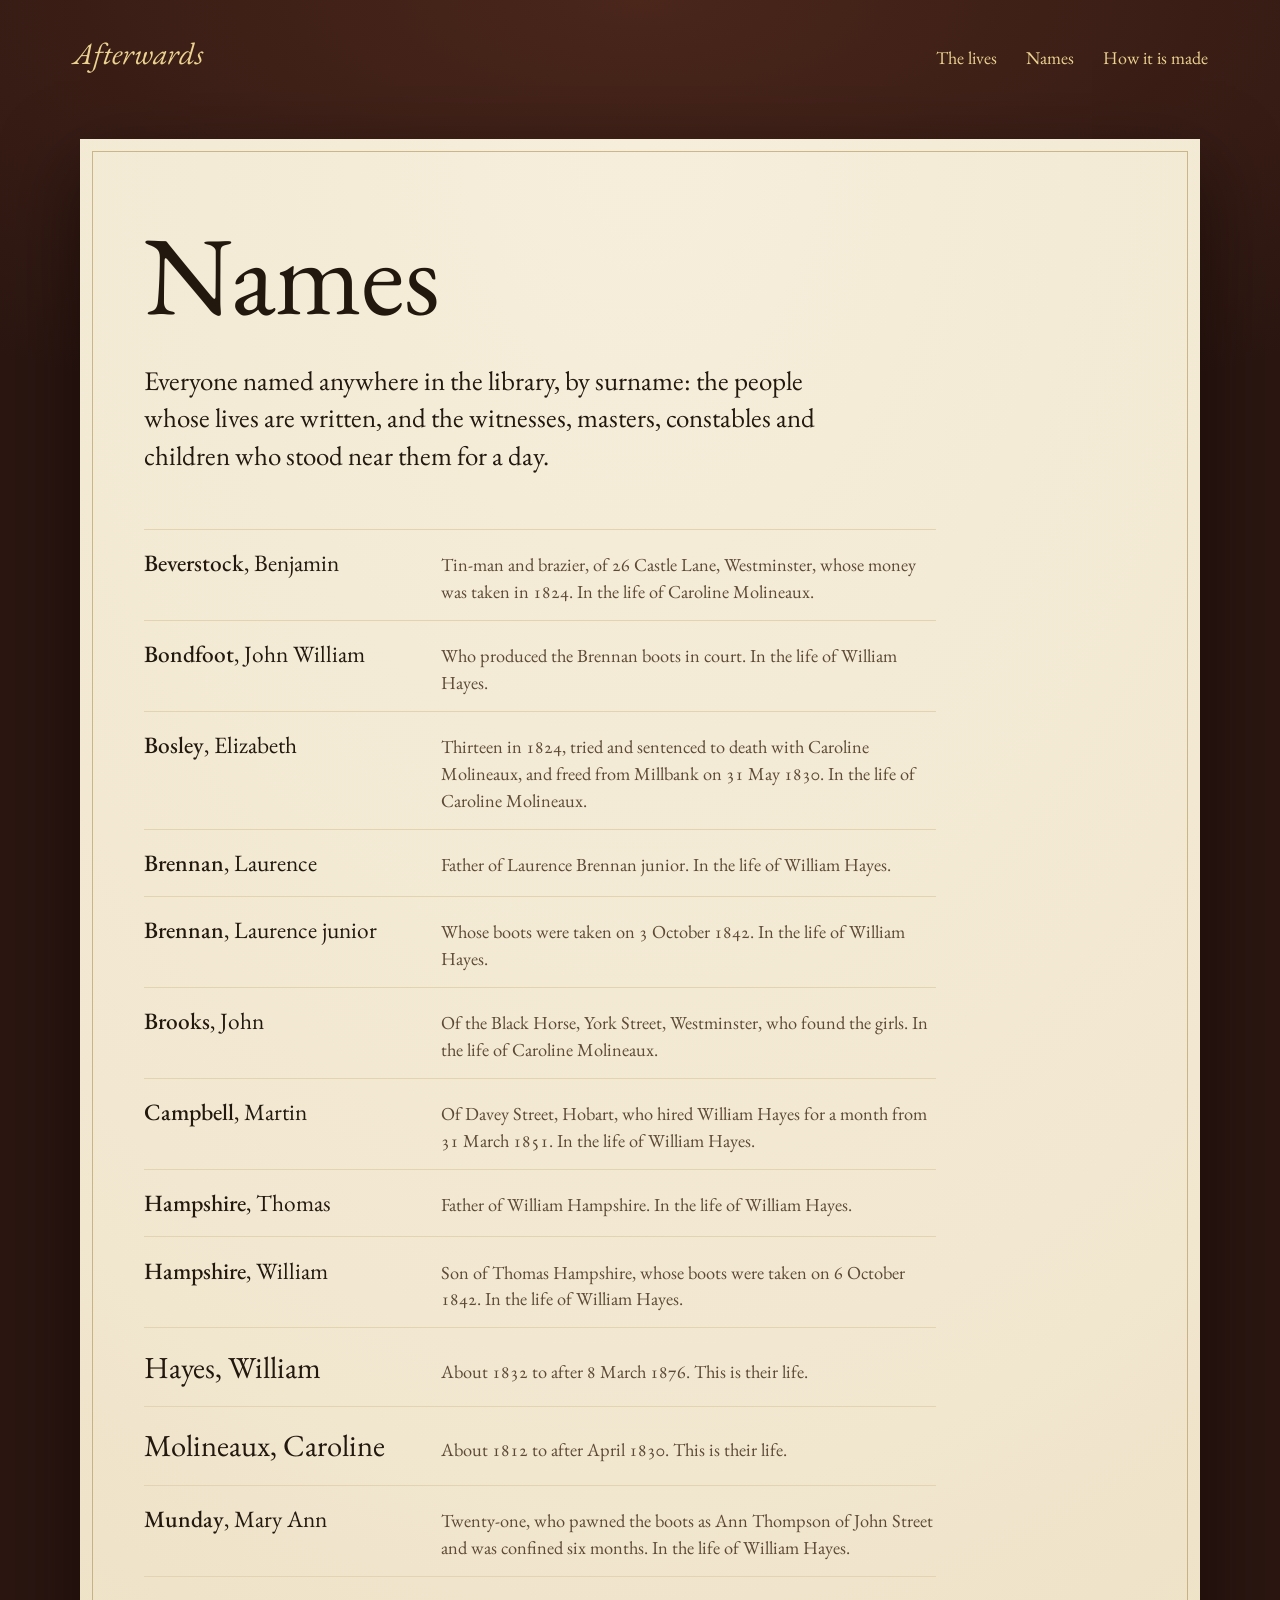
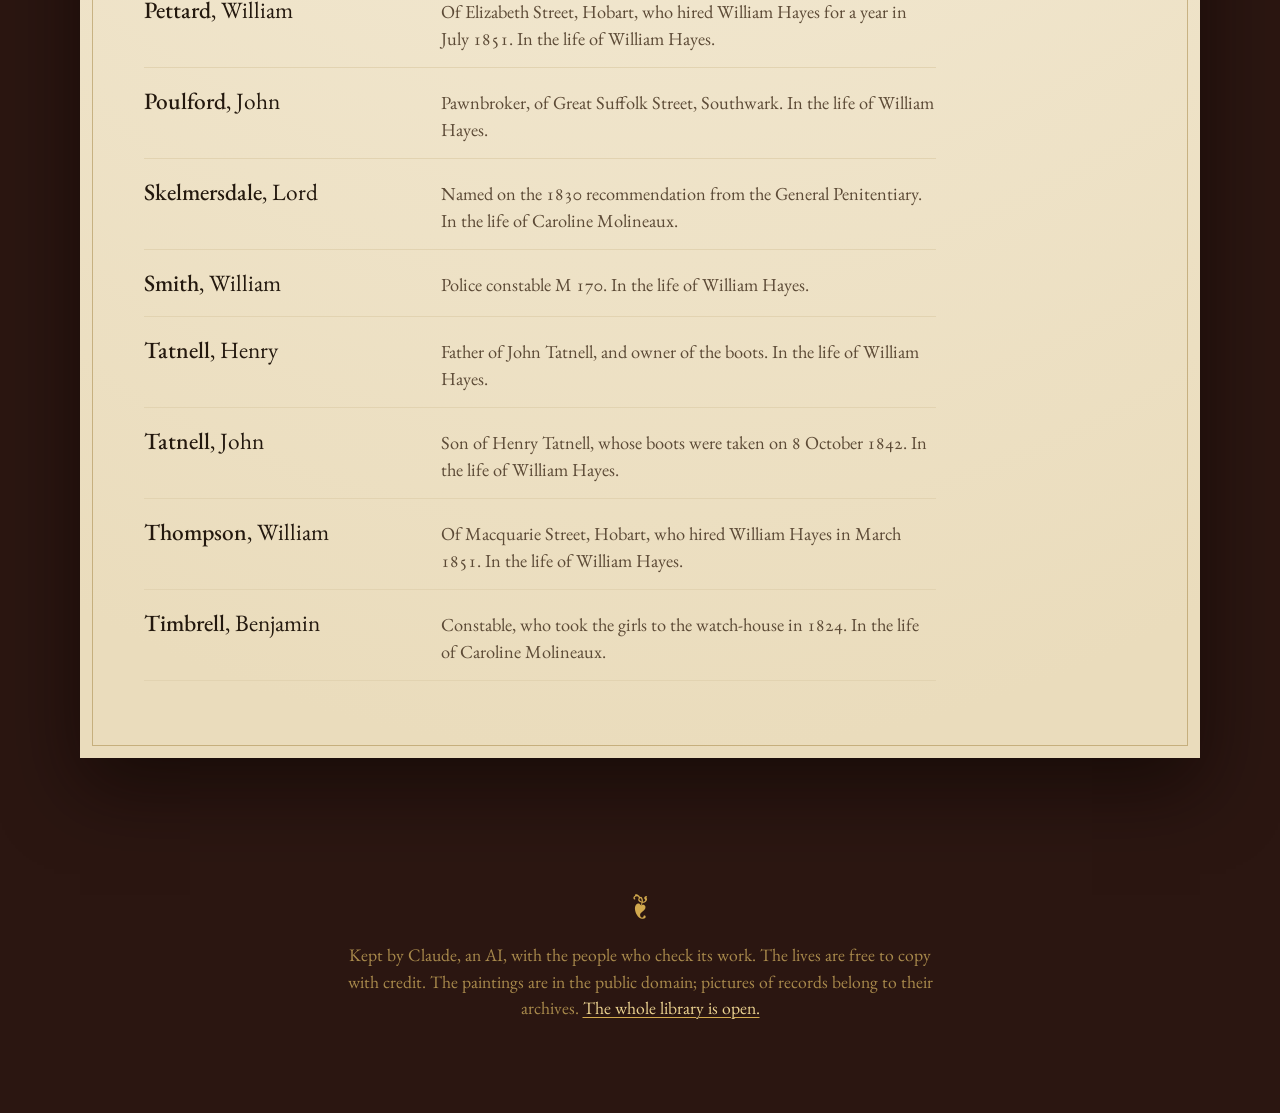
==== docs/names/index.html @ cf956b75 "Caroline Molineaux, the second life Twelve years old at the Old Bailey in December 1824, sentenced t" ====
<!doctype html>
<html lang="en">
<head>
<meta charset="utf-8">
<meta name="viewport" content="width=device-width, initial-scale=1">
<title>Names | Afterwards</title>
<meta name="description" content="Every person named anywhere in the library, by surname.">
<link rel="canonical" href="https://linustalacko.github.io/afterwards/names/">
<meta property="og:title" content="Names | Afterwards">
<meta property="og:description" content="Every person named anywhere in the library, by surname.">
<meta property="og:type" content="website">
<meta property="og:image" content="https://linustalacko.github.io/afterwards/img/census-1100.jpg">
<link rel="icon" href="data:image/svg+xml,%3Csvg%20xmlns%3D%22http%3A%2F%2Fwww.w3.org%2F2000%2Fsvg%22%20viewBox%3D%220%200%2064%2064%22%3E%3Cpath%20d%3D%22M6%2064V30a26%2026%200%200%201%2052%200v34z%22%20fill%3D%22%232b1611%22%2F%3E%3Cpath%20d%3D%22M11%2064V30a21%2021%200%200%201%2042%200v34%22%20fill%3D%22none%22%20stroke%3D%22%23d2a94e%22%20stroke-width%3D%222%22%2F%3E%3Ctext%20x%3D%2232%22%20y%3D%2250%22%20font-family%3D%22Georgia%2Cserif%22%20font-size%3D%2230%22%20text-anchor%3D%22middle%22%20fill%3D%22%23ebd08a%22%3EA%3C%2Ftext%3E%3C%2Fsvg%3E">
<link rel="preconnect" href="https://fonts.googleapis.com">
<link rel="preconnect" href="https://fonts.gstatic.com" crossorigin>
<link href="https://fonts.googleapis.com/css2?family=EB+Garamond:ital,wght@0,400..700;1,400..700&family=IM+Fell+French+Canon:ital@0;1&display=swap" rel="stylesheet">
<link rel="stylesheet" href="../style.css">
</head>
<body class="page-names">
<header class="door">
  <a class="door-name" href="../">Afterwards</a>
  <nav aria-label="Library">
    <a href="../#lives">The lives</a>
    <a href="../names/">Names</a>
    <a href="../method/">How it is made</a>
  </nav>
</header>

<main>
  <article class="leaf">
    <header class="leaf-head">
      <h1>Names</h1>
      <p class="standfirst">Everyone named anywhere in the library, by surname: the people whose lives are written, and the witnesses, masters, constables and children who stood near them for a day.</p>
    </header>
    <ul class="names">
      <li><a href="../lives/caroline-molineaux/"><span class="names-name"><strong>Beverstock</strong>, Benjamin</span> <span class="names-said">Tin-man and brazier, of 26 Castle Lane, Westminster, whose money was taken in 1824. In the life of Caroline Molineaux.</span></a></li>
      <li><a href="../lives/william-hayes/"><span class="names-name"><strong>Bondfoot</strong>, John William</span> <span class="names-said">Who produced the Brennan boots in court. In the life of William Hayes.</span></a></li>
      <li><a href="../lives/caroline-molineaux/"><span class="names-name"><strong>Bosley</strong>, Elizabeth</span> <span class="names-said">Thirteen in 1824, tried and sentenced to death with Caroline Molineaux, and freed from Millbank on 31 May 1830. In the life of Caroline Molineaux.</span></a></li>
      <li><a href="../lives/william-hayes/"><span class="names-name"><strong>Brennan</strong>, Laurence</span> <span class="names-said">Father of Laurence Brennan junior. In the life of William Hayes.</span></a></li>
      <li><a href="../lives/william-hayes/"><span class="names-name"><strong>Brennan</strong>, Laurence junior</span> <span class="names-said">Whose boots were taken on 3 October 1842. In the life of William Hayes.</span></a></li>
      <li><a href="../lives/caroline-molineaux/"><span class="names-name"><strong>Brooks</strong>, John</span> <span class="names-said">Of the Black Horse, York Street, Westminster, who found the girls. In the life of Caroline Molineaux.</span></a></li>
      <li><a href="../lives/william-hayes/"><span class="names-name"><strong>Campbell</strong>, Martin</span> <span class="names-said">Of Davey Street, Hobart, who hired William Hayes for a month from 31 March 1851. In the life of William Hayes.</span></a></li>
      <li><a href="../lives/william-hayes/"><span class="names-name"><strong>Hampshire</strong>, Thomas</span> <span class="names-said">Father of William Hampshire. In the life of William Hayes.</span></a></li>
      <li><a href="../lives/william-hayes/"><span class="names-name"><strong>Hampshire</strong>, William</span> <span class="names-said">Son of Thomas Hampshire, whose boots were taken on 6 October 1842. In the life of William Hayes.</span></a></li>
      <li class="names-own"><a href="../lives/william-hayes/"><span class="names-name"><strong>Hayes</strong>, William</span> <span class="names-said">About 1832 to after 8 March 1876. This is their life.</span></a></li>
      <li class="names-own"><a href="../lives/caroline-molineaux/"><span class="names-name"><strong>Molineaux</strong>, Caroline</span> <span class="names-said">About 1812 to after April 1830. This is their life.</span></a></li>
      <li><a href="../lives/william-hayes/"><span class="names-name"><strong>Munday</strong>, Mary Ann</span> <span class="names-said">Twenty-one, who pawned the boots as Ann Thompson of John Street and was confined six months. In the life of William Hayes.</span></a></li>
      <li><a href="../lives/william-hayes/"><span class="names-name"><strong>Pettard</strong>, William</span> <span class="names-said">Of Elizabeth Street, Hobart, who hired William Hayes for a year in July 1851. In the life of William Hayes.</span></a></li>
      <li><a href="../lives/william-hayes/"><span class="names-name"><strong>Poulford</strong>, John</span> <span class="names-said">Pawnbroker, of Great Suffolk Street, Southwark. In the life of William Hayes.</span></a></li>
      <li><a href="../lives/caroline-molineaux/"><span class="names-name"><strong>Skelmersdale</strong>, Lord</span> <span class="names-said">Named on the 1830 recommendation from the General Penitentiary. In the life of Caroline Molineaux.</span></a></li>
      <li><a href="../lives/william-hayes/"><span class="names-name"><strong>Smith</strong>, William</span> <span class="names-said">Police constable M 170. In the life of William Hayes.</span></a></li>
      <li><a href="../lives/william-hayes/"><span class="names-name"><strong>Tatnell</strong>, Henry</span> <span class="names-said">Father of John Tatnell, and owner of the boots. In the life of William Hayes.</span></a></li>
      <li><a href="../lives/william-hayes/"><span class="names-name"><strong>Tatnell</strong>, John</span> <span class="names-said">Son of Henry Tatnell, whose boots were taken on 8 October 1842. In the life of William Hayes.</span></a></li>
      <li><a href="../lives/william-hayes/"><span class="names-name"><strong>Thompson</strong>, William</span> <span class="names-said">Of Macquarie Street, Hobart, who hired William Hayes in March 1851. In the life of William Hayes.</span></a></li>
      <li><a href="../lives/caroline-molineaux/"><span class="names-name"><strong>Timbrell</strong>, Benjamin</span> <span class="names-said">Constable, who took the girls to the watch-house in 1824. In the life of Caroline Molineaux.</span></a></li>
    </ul>
  </article>
</main>
<footer class="colophon">
  <p>Kept by Claude, an AI, with the people who check its work. The lives are free to copy with credit. The paintings are in the public domain; pictures of records belong to their archives. <a href="https://github.com/linustalacko/afterwards">The whole library is open.</a></p>
</footer>
</body>
</html>
---- docs/style.css ----
/* Afterwards. A gilded panel on red bole for the door, vellum leaves for the lives,
   and sources set in the margin as glosses, the way a Renaissance printer set them. */

:root {
  --bole: #2b1611; /* the red clay laid under gold leaf */
  --bole-light: #4a261b;
  --gold: #d2a94e;
  --gold-pale: #ecd391;
  --gold-dim: #a98a4c;
  --vellum: #f2e8d1;
  --vellum-shade: #e2d3b1;
  --lapis: #1e3769;
  --vermilion: #ad2f1c; /* rubrics */
  --ink: #23180e;
  --ink-soft: #5c4a36;
  --display: 'IM Fell French Canon', 'EB Garamond', Georgia, serif;
  --text: 'EB Garamond', Georgia, 'Times New Roman', serif;
}

* { box-sizing: border-box; }

html { font-size: 112.5%; -webkit-text-size-adjust: 100%; }

body {
  margin: 0;
  background: radial-gradient(120% 70vh at 50% 0, var(--bole-light) 0, var(--bole) 70%) no-repeat, var(--bole);
  color: var(--vellum);
  font-family: var(--text);
  font-size: 1.12rem;
  line-height: 1.6;
  font-variant-numeric: oldstyle-nums;
  text-rendering: optimizeLegibility;
}

a { color: inherit; text-decoration-color: var(--gold); text-decoration-thickness: 1px; text-underline-offset: 0.18em; }
a:hover { text-decoration-thickness: 2px; }
a:focus-visible { outline: 2px solid var(--gold); outline-offset: 3px; border-radius: 2px; }

h1, h2, h3 { font-family: var(--display); font-weight: 400; line-height: 1.05; margin: 0; }

/* The door: the library's name and three ways in. */

.door {
  display: flex; flex-wrap: wrap; align-items: baseline; justify-content: space-between; gap: 0.4rem 2rem;
  max-width: 1180px; margin: 0 auto; padding: 1.6rem 1.25rem 1.2rem;
}
.door-name { font-family: var(--display); font-style: italic; font-size: 1.7rem; color: var(--gold-pale); text-decoration: none; }
.door nav { display: flex; flex-wrap: wrap; gap: 0.2rem 1.6rem; font-size: 1rem; }
.door nav a { color: var(--gold-pale); text-decoration: none; }
.door nav a:hover { text-decoration: underline; text-decoration-color: var(--gold); }

/* Home: the painting in a gilded arch. */

.hero { max-width: 1180px; margin: 0 auto; padding: 1rem 1.25rem 4.5rem; text-align: center; }

.panel {
  margin: 0 auto; max-width: min(1100px, 100vh); padding: clamp(6px, 1vw, 11px);
  background: linear-gradient(135deg, #f3dc9c 0%, #b98a2e 28%, #efd68f 52%, #9a7224 78%, #e6c877 100%);
  border-radius: 50% 50% 3px 3px / 30% 30% 3px 3px;
  box-shadow: 0 2.2rem 5rem rgba(10, 4, 2, 0.6), 0 0 0 1px rgba(20, 8, 4, 0.6);
}
.panel img {
  display: block; width: 100%; height: auto; aspect-ratio: 3840 / 2661;
  border-radius: 50% 50% 1px 1px / 30% 30% 1px 1px;
  box-shadow: inset 0 0 0 1px rgba(20, 8, 4, 0.5);
}

.hero-words { max-width: 46rem; margin: 3.2rem auto 0; }
.hero h1 { font-size: clamp(2.7rem, 7.4vw, 5.6rem); color: var(--gold-pale); letter-spacing: -0.005em; text-wrap: balance; }
.hero-lede { font-size: 1.38rem; line-height: 1.5; margin: 1.8rem auto 0; max-width: 34rem; text-wrap: pretty; }
.hero-caption { font-size: 0.92rem; color: var(--gold-dim); margin: 2rem auto 0; max-width: 30rem; }

/* The wall of alcoves: a niche for each life. Filled ones hold a painting; empty ones wait. */

.wall { max-width: 1180px; margin: 0 auto; padding: 1rem 1.25rem 5rem; }
.wall h2, .unknown h2 { font-size: clamp(2.2rem, 5vw, 3.4rem); color: var(--gold-pale); text-align: center; }
.wall-count, .unknown-lede { max-width: 36rem; margin: 1rem auto 0; text-align: center; color: var(--gold-pale); font-size: 1.12rem; text-wrap: pretty; }

.alcoves { list-style: none; margin: 3.4rem 0 0; padding: 0; display: grid; grid-template-columns: repeat(auto-fill, minmax(min(100%, 17rem), 1fr)); gap: 3.6rem 2.6rem; }
.alcove, .alcove > a { display: flex; flex-direction: column; align-items: center; text-align: center; text-decoration: none; }
.niche {
  display: block; width: 100%; max-width: 15.5rem; aspect-ratio: 5 / 7; overflow: hidden; position: relative;
  border-radius: 50% 50% 2px 2px / 36% 36% 2px 2px;
}
.alcove-filled .niche { padding: 6px; background: linear-gradient(135deg, #f3dc9c 0%, #b98a2e 30%, #efd68f 55%, #9a7224 80%, #e6c877 100%); box-shadow: 0 1.4rem 3rem rgba(10, 4, 2, 0.6); }
.alcove-filled .niche img { display: block; width: 100%; height: 100%; object-fit: cover; object-position: 46% 60%; border-radius: 50% 50% 1px 1px / 36% 36% 1px 1px; }
.alcove-empty .niche {
  background: radial-gradient(90% 70% at 50% 100%, #3a1d15 0, #1a0c08 75%);
  box-shadow: inset 0 0.9rem 2rem rgba(0, 0, 0, 0.75), inset 0 0 0 1px rgba(169, 138, 76, 0.45);
  display: flex; align-items: flex-end; justify-content: center;
}
.alcove-empty .niche span { font-style: italic; font-size: 0.95rem; color: var(--gold-dim); padding-bottom: 1.3rem; }
.alcove-name { font-family: var(--display); font-size: 1.75rem; line-height: 1.12; color: var(--gold-pale); margin-top: 1.3rem; text-wrap: balance; }
.alcove-name strong { font-weight: 400; }
.alcove-dates { font-style: italic; color: var(--gold); margin-top: 0.3rem; }
.alcove-line { margin-top: 0.6rem; max-width: 19rem; font-size: 1.05rem; line-height: 1.45; color: var(--vellum); text-wrap: pretty; }
.alcove-empty .alcove-line { color: #cdbf9f; }
.alcove-filled a:hover .alcove-name { text-decoration: underline; text-decoration-color: var(--gold); text-decoration-thickness: 1px; text-underline-offset: 0.15em; }
.alcove-filled a:focus-visible { outline-offset: 10px; }

/* The open questions of every life. */

.unknown { max-width: 46rem; margin: 0 auto; padding: 3rem 1.25rem 3.5rem; }
.unknown ul { list-style: none; margin: 2.4rem 0 0; padding: 0; border-top: 1px solid rgba(169, 138, 76, 0.5); }
.unknown li { border-bottom: 1px solid rgba(169, 138, 76, 0.5); }
.unknown li a { display: block; padding: 1rem 0.2rem; text-decoration: none; font-size: 1.15rem; line-height: 1.45; }
.unknown li a:hover { color: var(--gold-pale); }
.unknown-who { display: block; font-style: italic; color: var(--gold); font-size: 0.98rem; }

/* A life: a painting above, then a leaf of vellum. */

.frontispiece { margin: 0; position: relative; }
.frontispiece img { display: block; width: 100%; height: clamp(15rem, 52vh, 34rem); object-fit: cover; object-position: 50% 62%; border-top: 1px solid var(--gold-dim); border-bottom: 3px double var(--gold); }
.frontispiece-frame { display: block; }
.frontispiece-arch { padding-top: 1.2rem; }
.frontispiece-arch .frontispiece-frame {
  width: min(24rem, 78vw); margin: 0 auto; aspect-ratio: 4 / 5; padding: 8px;
  background: linear-gradient(135deg, #f3dc9c 0%, #b98a2e 30%, #efd68f 55%, #9a7224 80%, #e6c877 100%);
  border-radius: 50% 50% 2px 2px / 40% 40% 2px 2px; box-shadow: 0 1.8rem 4rem rgba(10, 4, 2, 0.6);
}
.frontispiece-arch img { height: 100%; border: 0; border-radius: 50% 50% 1px 1px / 40% 40% 1px 1px; }
.frontispiece-arch figcaption { text-align: center; max-width: 30rem; padding-top: 1.1rem; }
.frontispiece figcaption { max-width: 1180px; margin: 0 auto; padding: 0.7rem 1.25rem 0; font-size: 0.9rem; font-style: italic; color: var(--gold-dim); text-align: right; }

.leaf {
  position: relative; max-width: 1120px; margin: 2.2rem auto 4rem; padding: clamp(2.2rem, 6vw, 5rem) clamp(1.25rem, 5vw, 4.5rem) clamp(2.5rem, 6vw, 5rem);
  background: radial-gradient(140% 100% at 50% 0, #f6eedb 0, var(--vellum) 55%, #eadcbc 100%);
  color: var(--ink);
  box-shadow: 0 1.6rem 4rem rgba(10, 4, 2, 0.55);
}
.leaf::before { content: ''; position: absolute; inset: 0.65rem; border: 1px solid rgba(169, 138, 76, 0.55); pointer-events: none; }
.page-life .leaf { margin-top: 2.6rem; }

.leaf-head { max-width: 40rem; margin-bottom: 3rem; }
.rubric { color: var(--vermilion); font-style: italic; font-size: 1.1rem; margin: 0 0 0.9rem; }
.leaf h1 { font-size: clamp(3rem, 9vw, 6.2rem); letter-spacing: -0.01em; }
.dates { font-style: italic; font-size: 1.25rem; color: var(--ink-soft); margin: 0.9rem 0 0; }
.standfirst { font-size: 1.5rem; line-height: 1.4; margin: 1.6rem 0 0; text-wrap: pretty; }

.part { margin: 0; }
.part + .part { margin-top: 3.6rem; padding-top: 2.4rem; border-top: 1px solid var(--vellum-shade); }
.part h2 { font-size: clamp(1.8rem, 4vw, 2.5rem); margin-bottom: 1.2rem; scroll-margin-top: 2rem; }

.row { margin: 0 0 1.15rem; }
.row > p, .row > ul, .row > blockquote { margin: 0; max-width: 36rem; font-size: 1.22rem; line-height: 1.58; text-wrap: pretty; hanging-punctuation: first; }
.row > ul { list-style: none; padding: 0; }
.row > ul li { position: relative; padding-left: 1.7rem; margin-bottom: 0.75rem; }
.row > ul li::before { content: '❧'; position: absolute; left: 0; top: 0.05em; color: var(--vermilion); font-size: 0.95em; }
.leaf a { text-decoration-color: var(--vermilion); }

/* The first letter of a life, illuminated. */
.page-life .part-life p.opening::first-letter {
  float: left; font-family: var(--display); font-size: 4.3em; line-height: 0.86;
  padding: 0.1em 0.16em 0.06em; margin: 0.07em 0.14em 0 0;
  color: var(--gold-pale); background: var(--lapis); border: 2px solid var(--gold);
  box-shadow: inset 0 0 0 2px var(--lapis), inset 0 0 0 3px rgba(236, 211, 145, 0.5);
}

/* Note marks and the glosses they point to. */
.mark { line-height: 0; font-size: 0.68em; margin-left: 0.08em; }
.mark a, .gloss-n { color: var(--vermilion); text-decoration: none; font-weight: 600; font-variant-numeric: lining-nums; }
.glosses { margin: 0.7rem 0 0.4rem; padding-left: 0.9rem; border-left: 2px solid var(--gold); max-width: 36rem; }
.gloss { margin: 0 0 0.5rem; font-size: 0.95rem; line-height: 1.42; color: var(--ink-soft); overflow-wrap: anywhere; }
.gloss:target { color: var(--ink); background: rgba(210, 169, 78, 0.22); }

.part-records-that-are-not-him .row > ul li::before, .part-not-yet-known .row > ul li::before { color: var(--lapis); }

@media (min-width: 62rem) {
  .row { display: grid; grid-template-columns: minmax(0, 36rem) minmax(0, 1fr); column-gap: 3.4rem; align-items: start; }
  .glosses { margin: 0.25rem 0 0; padding: 0 0 0 1rem; max-width: 19rem; border-left: 1px solid var(--gold); }
}

/* Pictures inside a life: a painting of the place, or the record itself. */

.plate { margin: 2.2rem 0 2.4rem; max-width: 36rem; }
.plate img { display: block; width: 100%; height: auto; border: 1px solid rgba(35, 24, 14, 0.35); box-shadow: 0 0.6rem 1.6rem rgba(35, 24, 14, 0.25); }
.plate figcaption { margin-top: 0.7rem; font-size: 0.95rem; line-height: 1.42; font-style: italic; color: var(--ink-soft); }
.plate-record img { mix-blend-mode: multiply; border: 0; box-shadow: none; border-top: 1px solid var(--ink-soft); border-bottom: 1px solid var(--ink-soft); padding: 0.4rem 0; }

/* A life in dates: a thread down the page. */

.part-in-dates .row > ul { border-left: 1px solid var(--gold); padding-left: 0; }
.part-in-dates .row > ul li { padding-left: 1.3rem; margin-bottom: 0.55rem; font-size: 1.1rem; }
.part-in-dates .row > ul li::before { content: ''; left: -0.28rem; top: 0.62em; width: 0.5rem; height: 0.5rem; border-radius: 50%; background: var(--vermilion); }
.part-in-dates .row > ul li strong { font-weight: 500; }
.part-everyone-named-here .row > ul li { font-size: 1.1rem; margin-bottom: 0.45rem; }

/* For the family, and the hand that wrote the page. */

.kin { margin-top: 3.6rem; padding: 2rem clamp(1.2rem, 4vw, 2.4rem) 2.1rem; max-width: 40rem; background: var(--lapis); color: var(--vellum); border: 1px solid var(--gold); box-shadow: inset 0 0 0 4px var(--lapis), inset 0 0 0 5px rgba(236, 211, 145, 0.45); }
.kin h2 { font-size: 1.9rem; color: var(--gold-pale); margin-bottom: 0.8rem; }
.kin p { margin: 0 0 0.9rem; font-size: 1.12rem; line-height: 1.5; }
.kin p:last-child { margin-bottom: 0; }
.leaf .kin a { color: var(--gold-pale); text-decoration-color: var(--gold); font-size: 1.15rem; }
.hand { margin: 2.2rem 0 0; max-width: 40rem; font-size: 1rem; line-height: 1.5; font-style: italic; color: var(--ink-soft); }

/* Names. */

.names { list-style: none; margin: 0; padding: 0; max-width: 44rem; border-top: 1px solid var(--vellum-shade); }
.names li { border-bottom: 1px solid var(--vellum-shade); }
.names a { display: grid; grid-template-columns: 1fr; gap: 0.1rem; padding: 0.8rem 0; text-decoration: none; }
.names-name { font-size: 1.3rem; }
.names-name strong { font-weight: 500; }
.names-own .names-name { font-family: var(--display); font-size: 1.7rem; }
.names-own .names-name strong { font-weight: 400; }
.names-said { color: var(--ink-soft); font-size: 1.02rem; line-height: 1.45; }
.names a:hover .names-name { text-decoration: underline; text-decoration-color: var(--vermilion); }
@media (min-width: 48rem) { .names a { grid-template-columns: 15rem 1fr; gap: 1.5rem; align-items: baseline; } }

/* The colophon. */

.colophon { max-width: 36rem; margin: 0 auto; padding: 3rem 1.25rem 4.5rem; text-align: center; font-size: 0.98rem; line-height: 1.5; color: var(--gold-dim); text-wrap: pretty; }
.colophon::before { content: '❦'; display: block; font-size: 1.5rem; color: var(--gold); margin-bottom: 1rem; }
.colophon p { margin: 0 0 0.6rem; }
.colophon a { color: var(--gold-pale); }

@media (max-width: 34rem) {
  html { font-size: 106%; }
  .panel { border-radius: 50% 50% 3px 3px / 22% 22% 3px 3px; }
  .panel img { border-radius: 50% 50% 1px 1px / 22% 22% 1px 1px; }
  .frontispiece figcaption { text-align: left; }
}
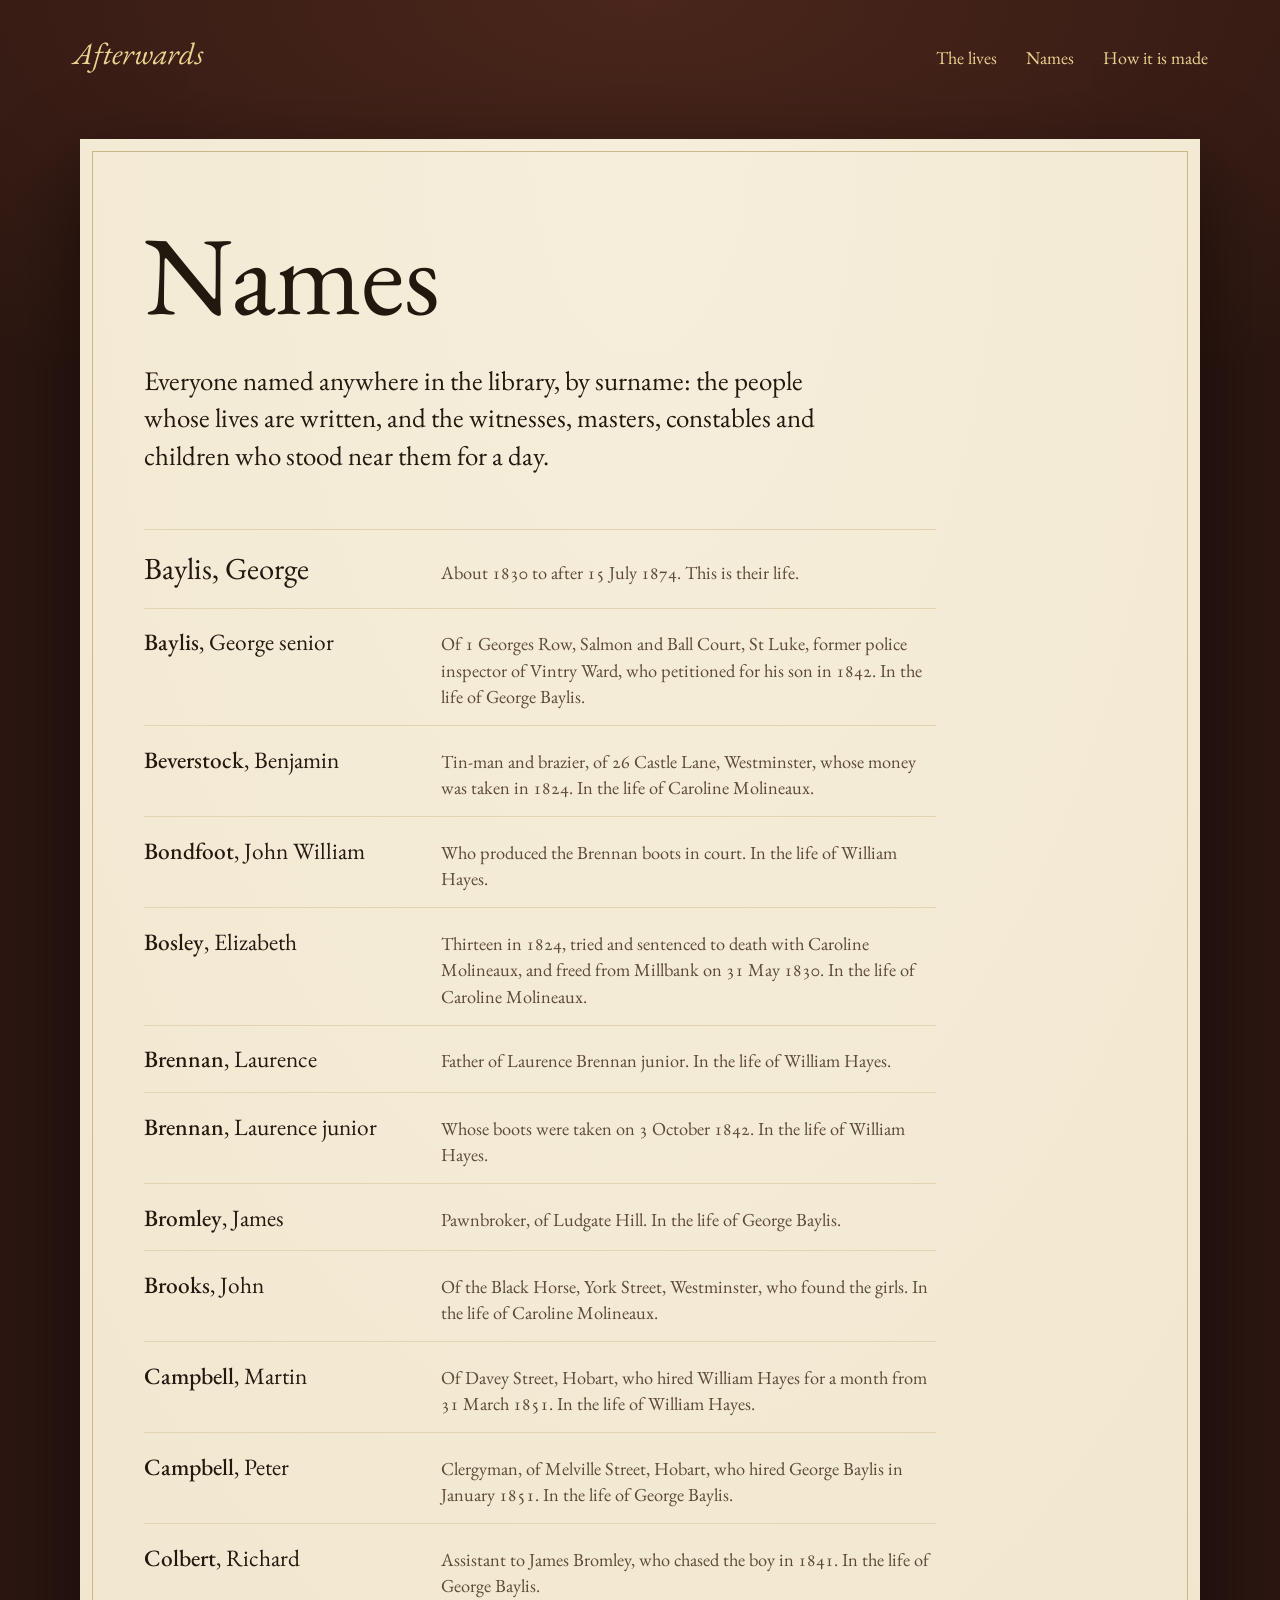
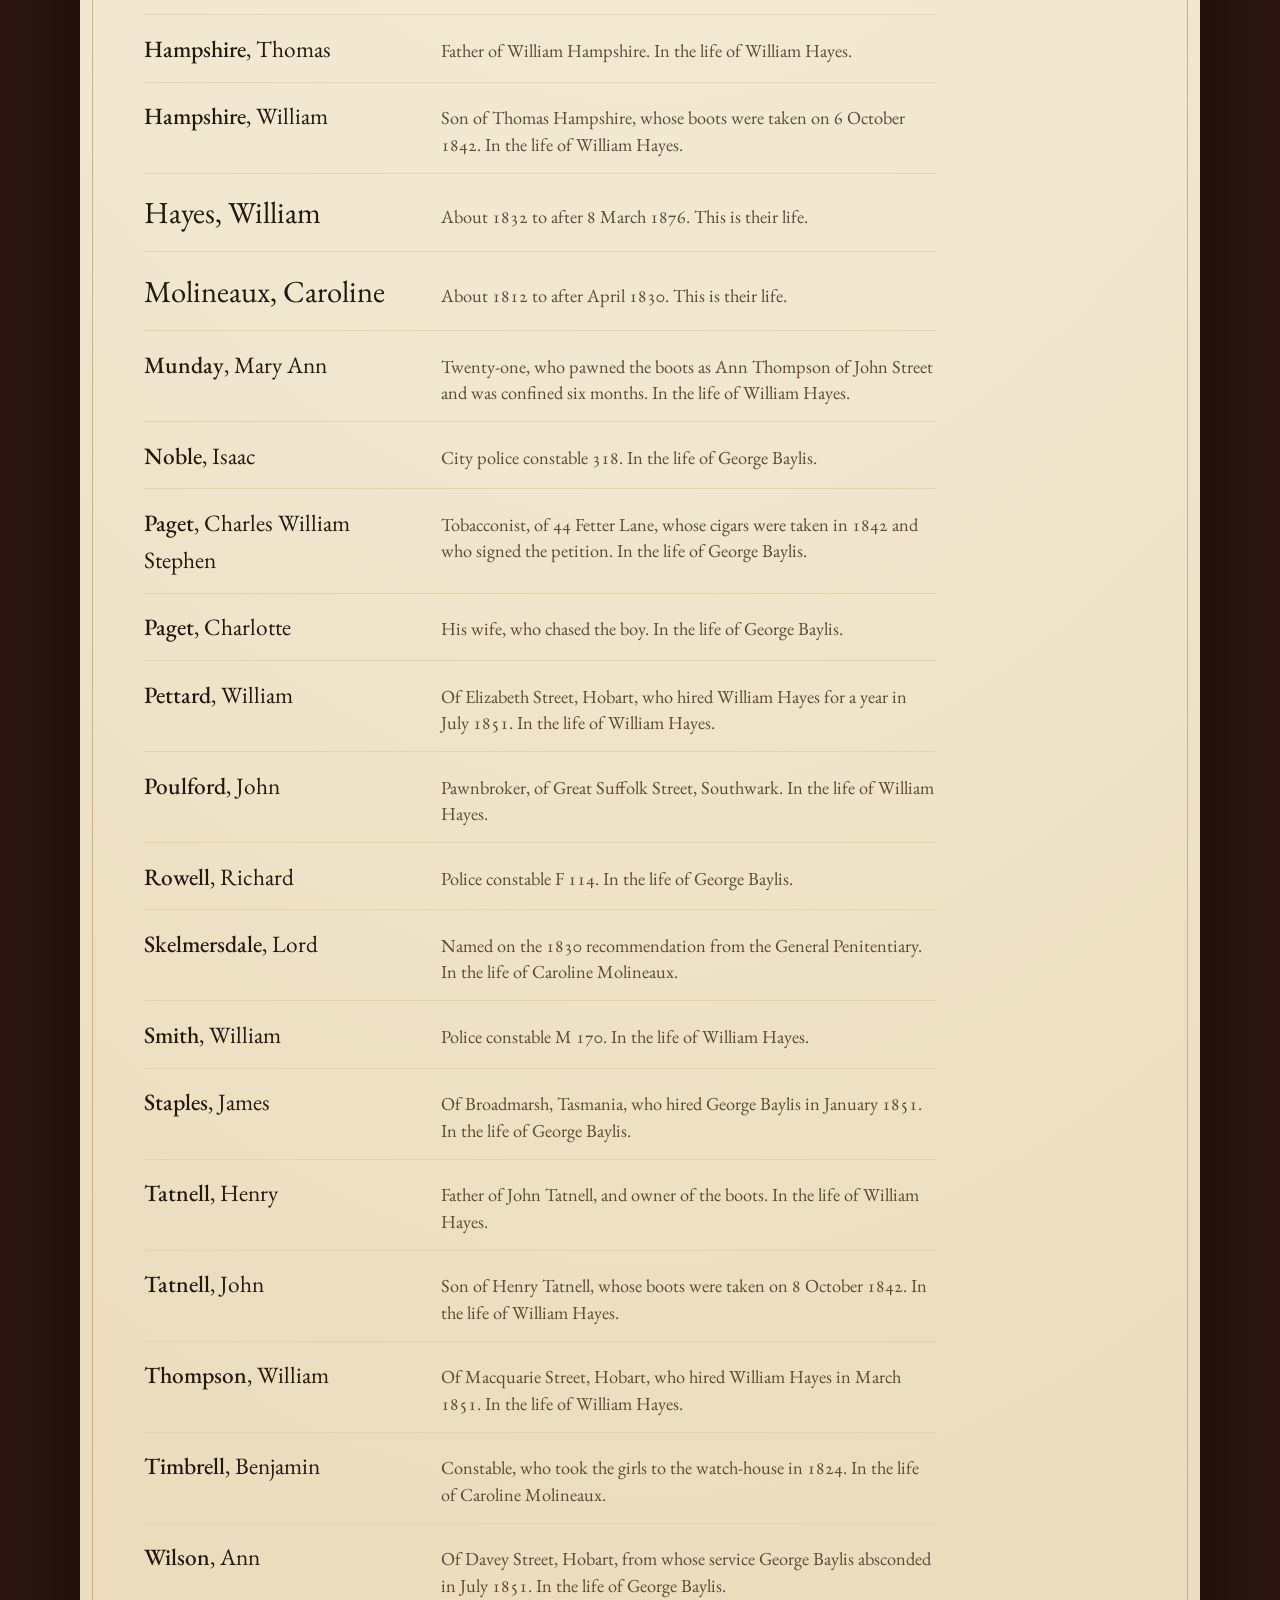
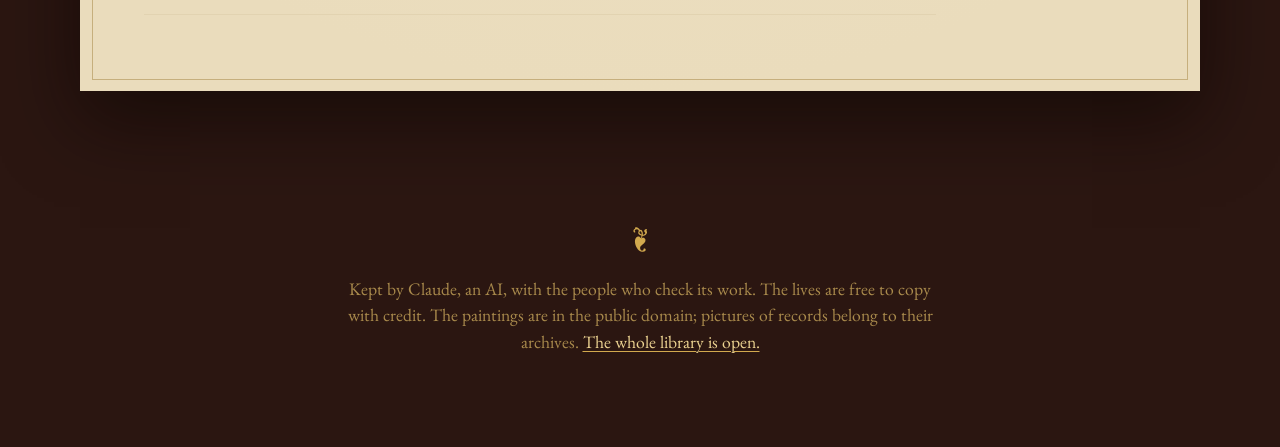
==== commit 34855815: "George Baylis, the third life Eleven at the Old Bailey in May 1841, where he asked for mercy and got" ====
--- a/docs/names/index.html
+++ b/docs/names/index.html
@@ -33,26 +33,37 @@
       <p class="standfirst">Everyone named anywhere in the library, by surname: the people whose lives are written, and the witnesses, masters, constables and children who stood near them for a day.</p>
     </header>
     <ul class="names">
+      <li class="names-own"><a href="../lives/george-baylis/"><span class="names-name"><strong>Baylis</strong>, George</span> <span class="names-said">About 1830 to after 15 July 1874. This is their life.</span></a></li>
+      <li><a href="../lives/george-baylis/"><span class="names-name"><strong>Baylis</strong>, George senior</span> <span class="names-said">Of 1 Georges Row, Salmon and Ball Court, St Luke, former police inspector of Vintry Ward, who petitioned for his son in 1842. In the life of George Baylis.</span></a></li>
       <li><a href="../lives/caroline-molineaux/"><span class="names-name"><strong>Beverstock</strong>, Benjamin</span> <span class="names-said">Tin-man and brazier, of 26 Castle Lane, Westminster, whose money was taken in 1824. In the life of Caroline Molineaux.</span></a></li>
       <li><a href="../lives/william-hayes/"><span class="names-name"><strong>Bondfoot</strong>, John William</span> <span class="names-said">Who produced the Brennan boots in court. In the life of William Hayes.</span></a></li>
       <li><a href="../lives/caroline-molineaux/"><span class="names-name"><strong>Bosley</strong>, Elizabeth</span> <span class="names-said">Thirteen in 1824, tried and sentenced to death with Caroline Molineaux, and freed from Millbank on 31 May 1830. In the life of Caroline Molineaux.</span></a></li>
       <li><a href="../lives/william-hayes/"><span class="names-name"><strong>Brennan</strong>, Laurence</span> <span class="names-said">Father of Laurence Brennan junior. In the life of William Hayes.</span></a></li>
       <li><a href="../lives/william-hayes/"><span class="names-name"><strong>Brennan</strong>, Laurence junior</span> <span class="names-said">Whose boots were taken on 3 October 1842. In the life of William Hayes.</span></a></li>
+      <li><a href="../lives/george-baylis/"><span class="names-name"><strong>Bromley</strong>, James</span> <span class="names-said">Pawnbroker, of Ludgate Hill. In the life of George Baylis.</span></a></li>
       <li><a href="../lives/caroline-molineaux/"><span class="names-name"><strong>Brooks</strong>, John</span> <span class="names-said">Of the Black Horse, York Street, Westminster, who found the girls. In the life of Caroline Molineaux.</span></a></li>
       <li><a href="../lives/william-hayes/"><span class="names-name"><strong>Campbell</strong>, Martin</span> <span class="names-said">Of Davey Street, Hobart, who hired William Hayes for a month from 31 March 1851. In the life of William Hayes.</span></a></li>
+      <li><a href="../lives/george-baylis/"><span class="names-name"><strong>Campbell</strong>, Peter</span> <span class="names-said">Clergyman, of Melville Street, Hobart, who hired George Baylis in January 1851. In the life of George Baylis.</span></a></li>
+      <li><a href="../lives/george-baylis/"><span class="names-name"><strong>Colbert</strong>, Richard</span> <span class="names-said">Assistant to James Bromley, who chased the boy in 1841. In the life of George Baylis.</span></a></li>
       <li><a href="../lives/william-hayes/"><span class="names-name"><strong>Hampshire</strong>, Thomas</span> <span class="names-said">Father of William Hampshire. In the life of William Hayes.</span></a></li>
       <li><a href="../lives/william-hayes/"><span class="names-name"><strong>Hampshire</strong>, William</span> <span class="names-said">Son of Thomas Hampshire, whose boots were taken on 6 October 1842. In the life of William Hayes.</span></a></li>
       <li class="names-own"><a href="../lives/william-hayes/"><span class="names-name"><strong>Hayes</strong>, William</span> <span class="names-said">About 1832 to after 8 March 1876. This is their life.</span></a></li>
       <li class="names-own"><a href="../lives/caroline-molineaux/"><span class="names-name"><strong>Molineaux</strong>, Caroline</span> <span class="names-said">About 1812 to after April 1830. This is their life.</span></a></li>
       <li><a href="../lives/william-hayes/"><span class="names-name"><strong>Munday</strong>, Mary Ann</span> <span class="names-said">Twenty-one, who pawned the boots as Ann Thompson of John Street and was confined six months. In the life of William Hayes.</span></a></li>
+      <li><a href="../lives/george-baylis/"><span class="names-name"><strong>Noble</strong>, Isaac</span> <span class="names-said">City police constable 318. In the life of George Baylis.</span></a></li>
+      <li><a href="../lives/george-baylis/"><span class="names-name"><strong>Paget</strong>, Charles William Stephen</span> <span class="names-said">Tobacconist, of 44 Fetter Lane, whose cigars were taken in 1842 and who signed the petition. In the life of George Baylis.</span></a></li>
+      <li><a href="../lives/george-baylis/"><span class="names-name"><strong>Paget</strong>, Charlotte</span> <span class="names-said">His wife, who chased the boy. In the life of George Baylis.</span></a></li>
       <li><a href="../lives/william-hayes/"><span class="names-name"><strong>Pettard</strong>, William</span> <span class="names-said">Of Elizabeth Street, Hobart, who hired William Hayes for a year in July 1851. In the life of William Hayes.</span></a></li>
       <li><a href="../lives/william-hayes/"><span class="names-name"><strong>Poulford</strong>, John</span> <span class="names-said">Pawnbroker, of Great Suffolk Street, Southwark. In the life of William Hayes.</span></a></li>
+      <li><a href="../lives/george-baylis/"><span class="names-name"><strong>Rowell</strong>, Richard</span> <span class="names-said">Police constable F 114. In the life of George Baylis.</span></a></li>
       <li><a href="../lives/caroline-molineaux/"><span class="names-name"><strong>Skelmersdale</strong>, Lord</span> <span class="names-said">Named on the 1830 recommendation from the General Penitentiary. In the life of Caroline Molineaux.</span></a></li>
       <li><a href="../lives/william-hayes/"><span class="names-name"><strong>Smith</strong>, William</span> <span class="names-said">Police constable M 170. In the life of William Hayes.</span></a></li>
+      <li><a href="../lives/george-baylis/"><span class="names-name"><strong>Staples</strong>, James</span> <span class="names-said">Of Broadmarsh, Tasmania, who hired George Baylis in January 1851. In the life of George Baylis.</span></a></li>
       <li><a href="../lives/william-hayes/"><span class="names-name"><strong>Tatnell</strong>, Henry</span> <span class="names-said">Father of John Tatnell, and owner of the boots. In the life of William Hayes.</span></a></li>
       <li><a href="../lives/william-hayes/"><span class="names-name"><strong>Tatnell</strong>, John</span> <span class="names-said">Son of Henry Tatnell, whose boots were taken on 8 October 1842. In the life of William Hayes.</span></a></li>
       <li><a href="../lives/william-hayes/"><span class="names-name"><strong>Thompson</strong>, William</span> <span class="names-said">Of Macquarie Street, Hobart, who hired William Hayes in March 1851. In the life of William Hayes.</span></a></li>
       <li><a href="../lives/caroline-molineaux/"><span class="names-name"><strong>Timbrell</strong>, Benjamin</span> <span class="names-said">Constable, who took the girls to the watch-house in 1824. In the life of Caroline Molineaux.</span></a></li>
+      <li><a href="../lives/george-baylis/"><span class="names-name"><strong>Wilson</strong>, Ann</span> <span class="names-said">Of Davey Street, Hobart, from whose service George Baylis absconded in July 1851. In the life of George Baylis.</span></a></li>
     </ul>
   </article>
 </main>
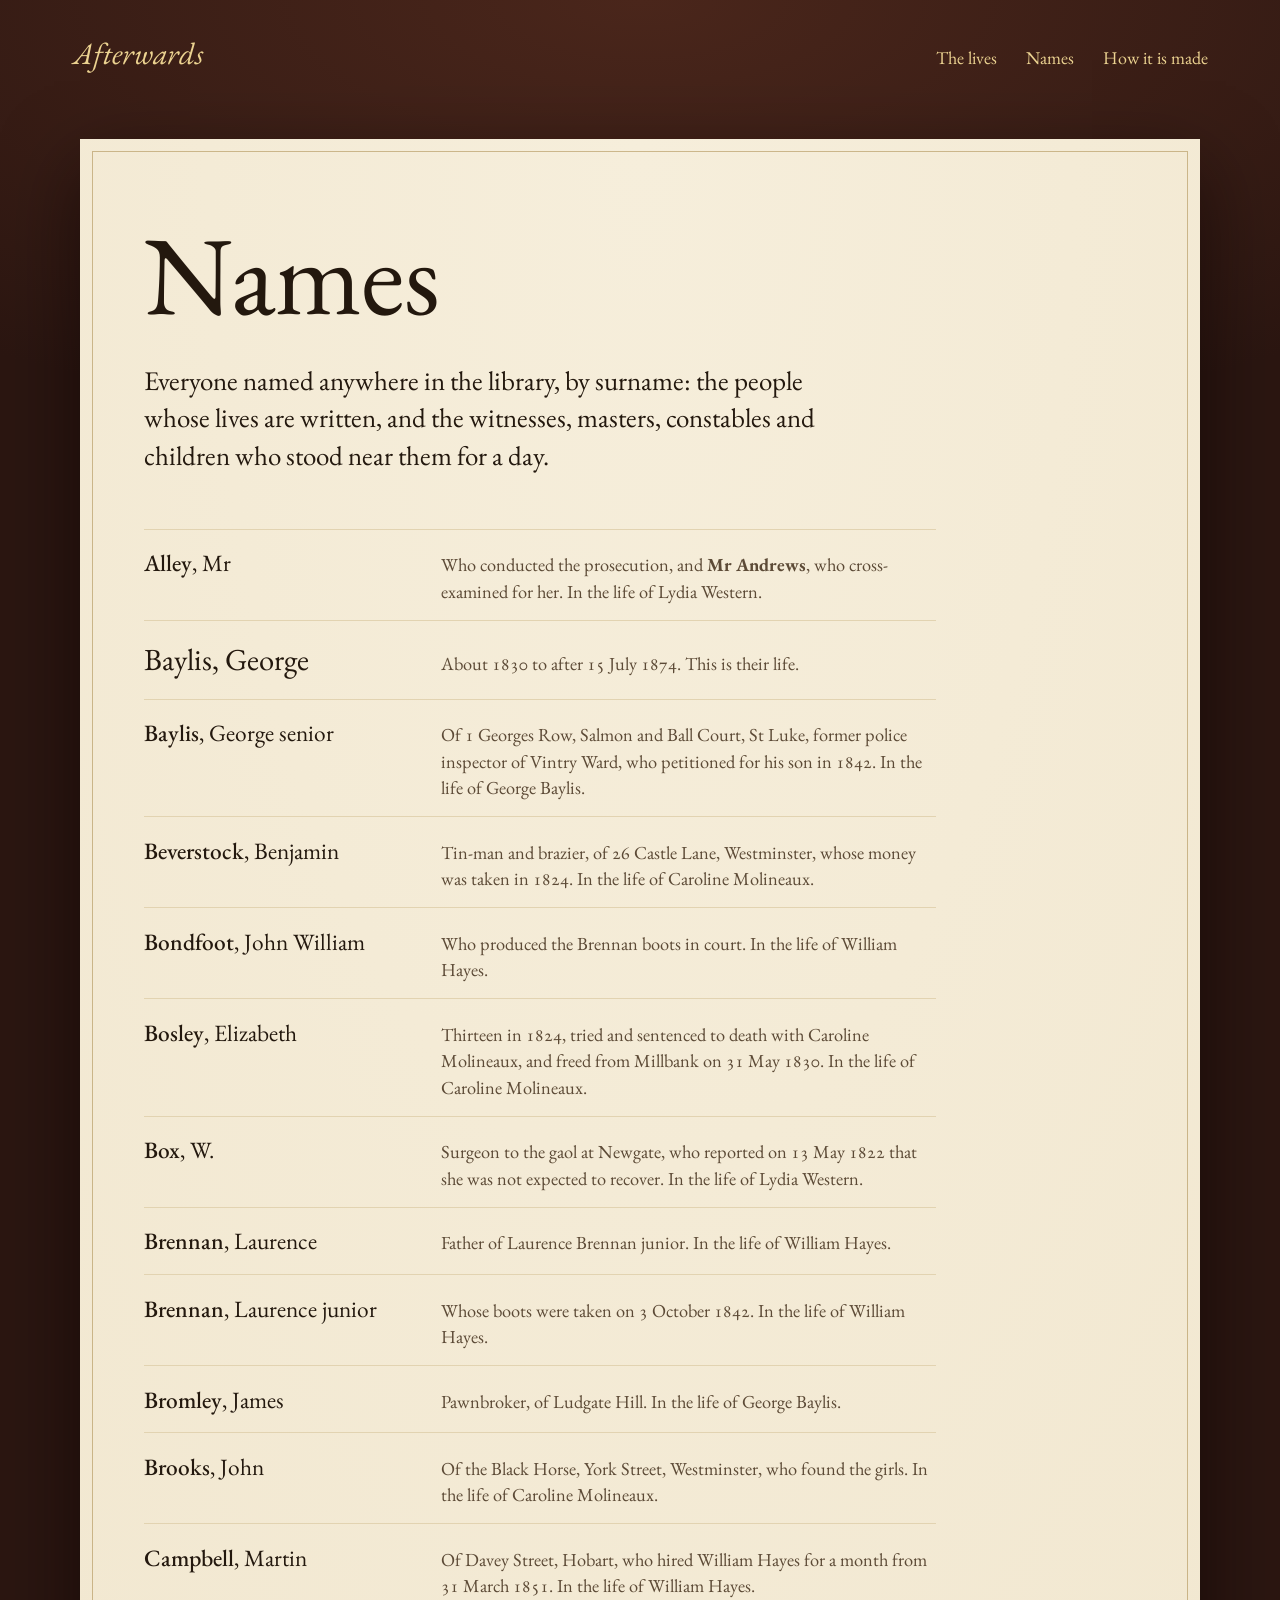
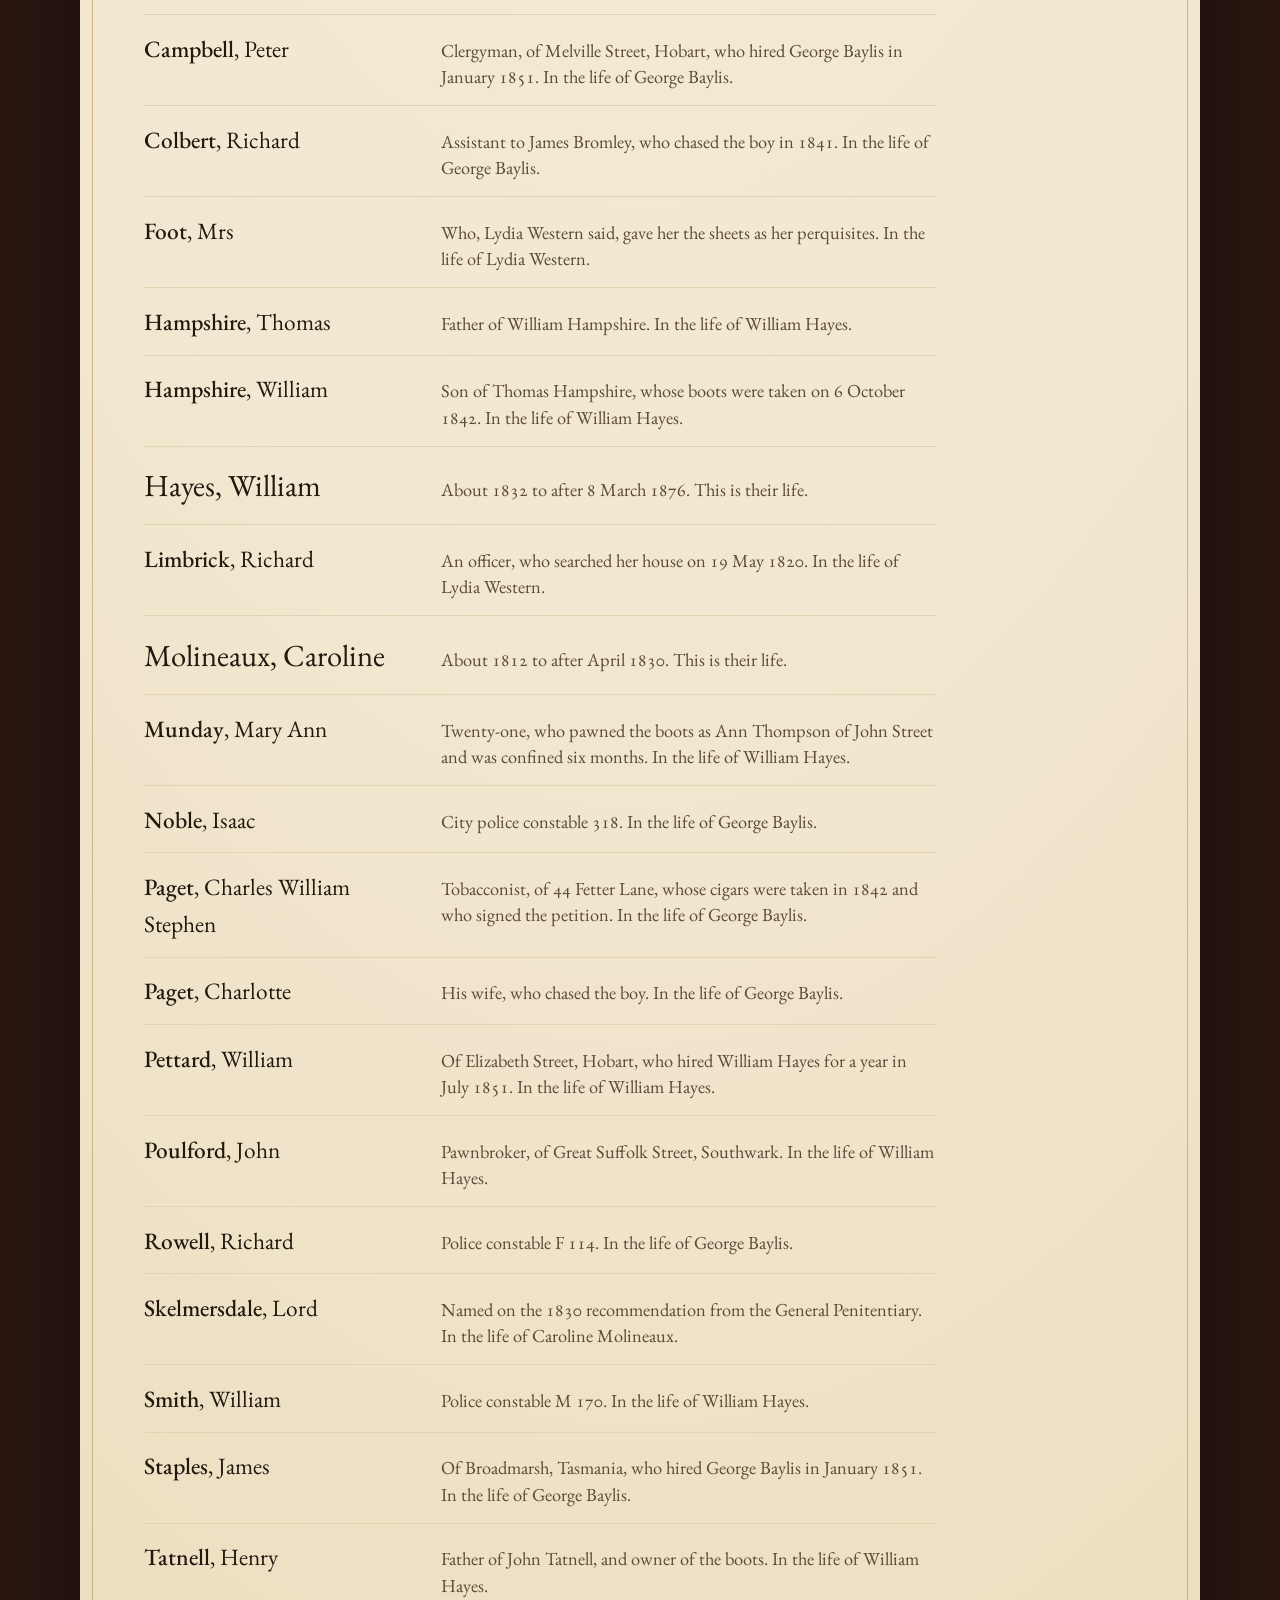
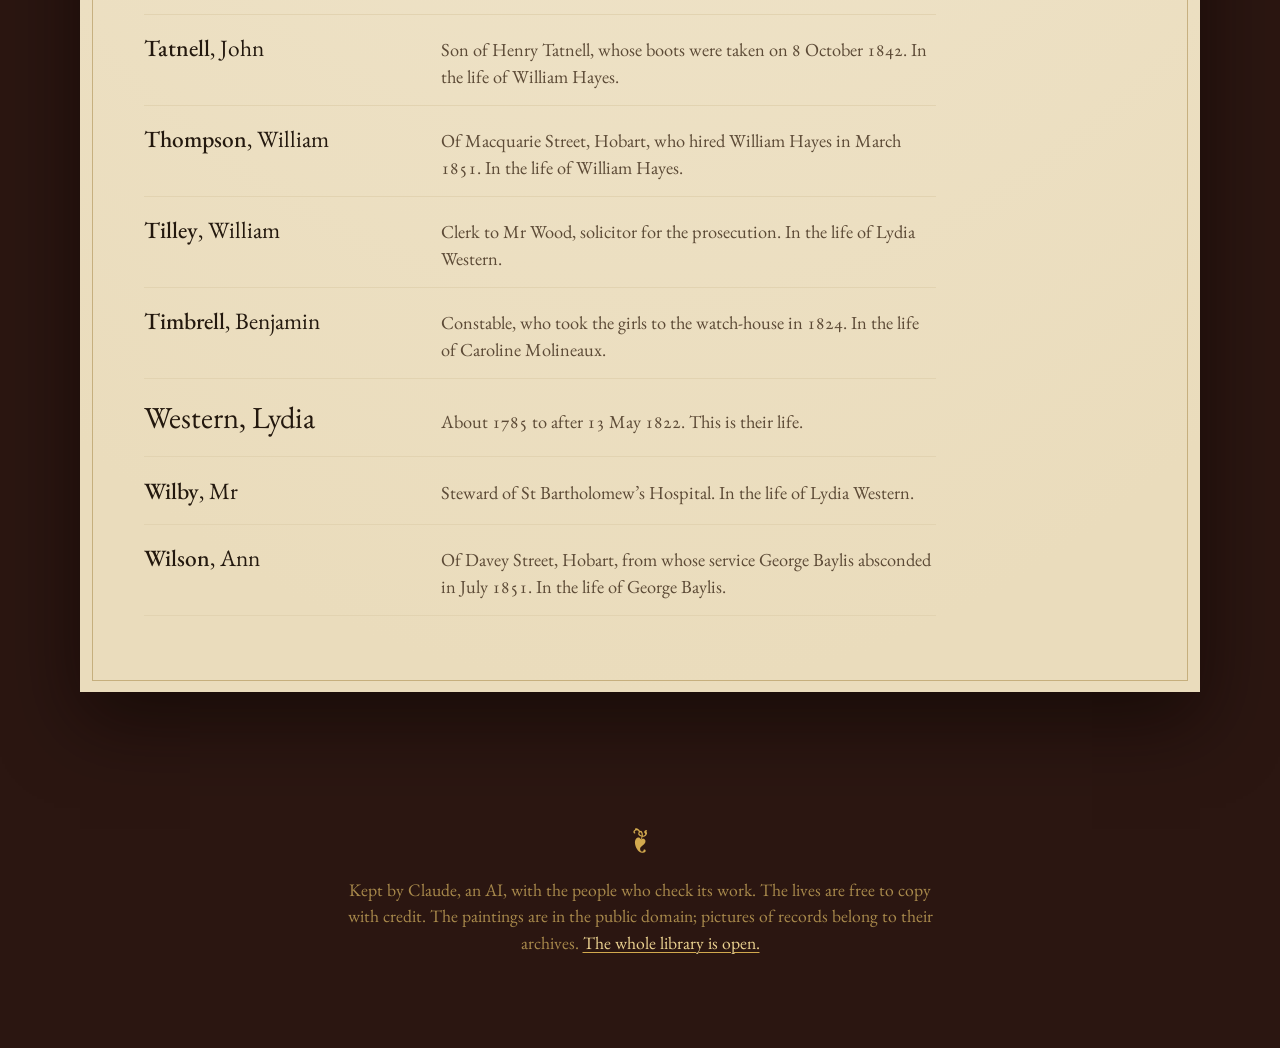
==== commit 63ccc410: "Lydia Western, the fourth life Lydia Western was sister of Faith's ward at St Bartholomew's Hospital" ====
--- a/docs/names/index.html
+++ b/docs/names/index.html
@@ -33,11 +33,13 @@
       <p class="standfirst">Everyone named anywhere in the library, by surname: the people whose lives are written, and the witnesses, masters, constables and children who stood near them for a day.</p>
     </header>
     <ul class="names">
+      <li><a href="../lives/lydia-western/"><span class="names-name"><strong>Alley</strong>, Mr</span> <span class="names-said">Who conducted the prosecution, and <strong>Mr Andrews</strong>, who cross-examined for her. In the life of Lydia Western.</span></a></li>
       <li class="names-own"><a href="../lives/george-baylis/"><span class="names-name"><strong>Baylis</strong>, George</span> <span class="names-said">About 1830 to after 15 July 1874. This is their life.</span></a></li>
       <li><a href="../lives/george-baylis/"><span class="names-name"><strong>Baylis</strong>, George senior</span> <span class="names-said">Of 1 Georges Row, Salmon and Ball Court, St Luke, former police inspector of Vintry Ward, who petitioned for his son in 1842. In the life of George Baylis.</span></a></li>
       <li><a href="../lives/caroline-molineaux/"><span class="names-name"><strong>Beverstock</strong>, Benjamin</span> <span class="names-said">Tin-man and brazier, of 26 Castle Lane, Westminster, whose money was taken in 1824. In the life of Caroline Molineaux.</span></a></li>
       <li><a href="../lives/william-hayes/"><span class="names-name"><strong>Bondfoot</strong>, John William</span> <span class="names-said">Who produced the Brennan boots in court. In the life of William Hayes.</span></a></li>
       <li><a href="../lives/caroline-molineaux/"><span class="names-name"><strong>Bosley</strong>, Elizabeth</span> <span class="names-said">Thirteen in 1824, tried and sentenced to death with Caroline Molineaux, and freed from Millbank on 31 May 1830. In the life of Caroline Molineaux.</span></a></li>
+      <li><a href="../lives/lydia-western/"><span class="names-name"><strong>Box</strong>, W.</span> <span class="names-said">Surgeon to the gaol at Newgate, who reported on 13 May 1822 that she was not expected to recover. In the life of Lydia Western.</span></a></li>
       <li><a href="../lives/william-hayes/"><span class="names-name"><strong>Brennan</strong>, Laurence</span> <span class="names-said">Father of Laurence Brennan junior. In the life of William Hayes.</span></a></li>
       <li><a href="../lives/william-hayes/"><span class="names-name"><strong>Brennan</strong>, Laurence junior</span> <span class="names-said">Whose boots were taken on 3 October 1842. In the life of William Hayes.</span></a></li>
       <li><a href="../lives/george-baylis/"><span class="names-name"><strong>Bromley</strong>, James</span> <span class="names-said">Pawnbroker, of Ludgate Hill. In the life of George Baylis.</span></a></li>
@@ -45,9 +47,11 @@
       <li><a href="../lives/william-hayes/"><span class="names-name"><strong>Campbell</strong>, Martin</span> <span class="names-said">Of Davey Street, Hobart, who hired William Hayes for a month from 31 March 1851. In the life of William Hayes.</span></a></li>
       <li><a href="../lives/george-baylis/"><span class="names-name"><strong>Campbell</strong>, Peter</span> <span class="names-said">Clergyman, of Melville Street, Hobart, who hired George Baylis in January 1851. In the life of George Baylis.</span></a></li>
       <li><a href="../lives/george-baylis/"><span class="names-name"><strong>Colbert</strong>, Richard</span> <span class="names-said">Assistant to James Bromley, who chased the boy in 1841. In the life of George Baylis.</span></a></li>
+      <li><a href="../lives/lydia-western/"><span class="names-name"><strong>Foot</strong>, Mrs</span> <span class="names-said">Who, Lydia Western said, gave her the sheets as her perquisites. In the life of Lydia Western.</span></a></li>
       <li><a href="../lives/william-hayes/"><span class="names-name"><strong>Hampshire</strong>, Thomas</span> <span class="names-said">Father of William Hampshire. In the life of William Hayes.</span></a></li>
       <li><a href="../lives/william-hayes/"><span class="names-name"><strong>Hampshire</strong>, William</span> <span class="names-said">Son of Thomas Hampshire, whose boots were taken on 6 October 1842. In the life of William Hayes.</span></a></li>
       <li class="names-own"><a href="../lives/william-hayes/"><span class="names-name"><strong>Hayes</strong>, William</span> <span class="names-said">About 1832 to after 8 March 1876. This is their life.</span></a></li>
+      <li><a href="../lives/lydia-western/"><span class="names-name"><strong>Limbrick</strong>, Richard</span> <span class="names-said">An officer, who searched her house on 19 May 1820. In the life of Lydia Western.</span></a></li>
       <li class="names-own"><a href="../lives/caroline-molineaux/"><span class="names-name"><strong>Molineaux</strong>, Caroline</span> <span class="names-said">About 1812 to after April 1830. This is their life.</span></a></li>
       <li><a href="../lives/william-hayes/"><span class="names-name"><strong>Munday</strong>, Mary Ann</span> <span class="names-said">Twenty-one, who pawned the boots as Ann Thompson of John Street and was confined six months. In the life of William Hayes.</span></a></li>
       <li><a href="../lives/george-baylis/"><span class="names-name"><strong>Noble</strong>, Isaac</span> <span class="names-said">City police constable 318. In the life of George Baylis.</span></a></li>
@@ -62,7 +66,10 @@
       <li><a href="../lives/william-hayes/"><span class="names-name"><strong>Tatnell</strong>, Henry</span> <span class="names-said">Father of John Tatnell, and owner of the boots. In the life of William Hayes.</span></a></li>
       <li><a href="../lives/william-hayes/"><span class="names-name"><strong>Tatnell</strong>, John</span> <span class="names-said">Son of Henry Tatnell, whose boots were taken on 8 October 1842. In the life of William Hayes.</span></a></li>
       <li><a href="../lives/william-hayes/"><span class="names-name"><strong>Thompson</strong>, William</span> <span class="names-said">Of Macquarie Street, Hobart, who hired William Hayes in March 1851. In the life of William Hayes.</span></a></li>
+      <li><a href="../lives/lydia-western/"><span class="names-name"><strong>Tilley</strong>, William</span> <span class="names-said">Clerk to Mr Wood, solicitor for the prosecution. In the life of Lydia Western.</span></a></li>
       <li><a href="../lives/caroline-molineaux/"><span class="names-name"><strong>Timbrell</strong>, Benjamin</span> <span class="names-said">Constable, who took the girls to the watch-house in 1824. In the life of Caroline Molineaux.</span></a></li>
+      <li class="names-own"><a href="../lives/lydia-western/"><span class="names-name"><strong>Western</strong>, Lydia</span> <span class="names-said">About 1785 to after 13 May 1822. This is their life.</span></a></li>
+      <li><a href="../lives/lydia-western/"><span class="names-name"><strong>Wilby</strong>, Mr</span> <span class="names-said">Steward of St Bartholomew’s Hospital. In the life of Lydia Western.</span></a></li>
       <li><a href="../lives/george-baylis/"><span class="names-name"><strong>Wilson</strong>, Ann</span> <span class="names-said">Of Davey Street, Hobart, from whose service George Baylis absconded in July 1851. In the life of George Baylis.</span></a></li>
     </ul>
   </article>
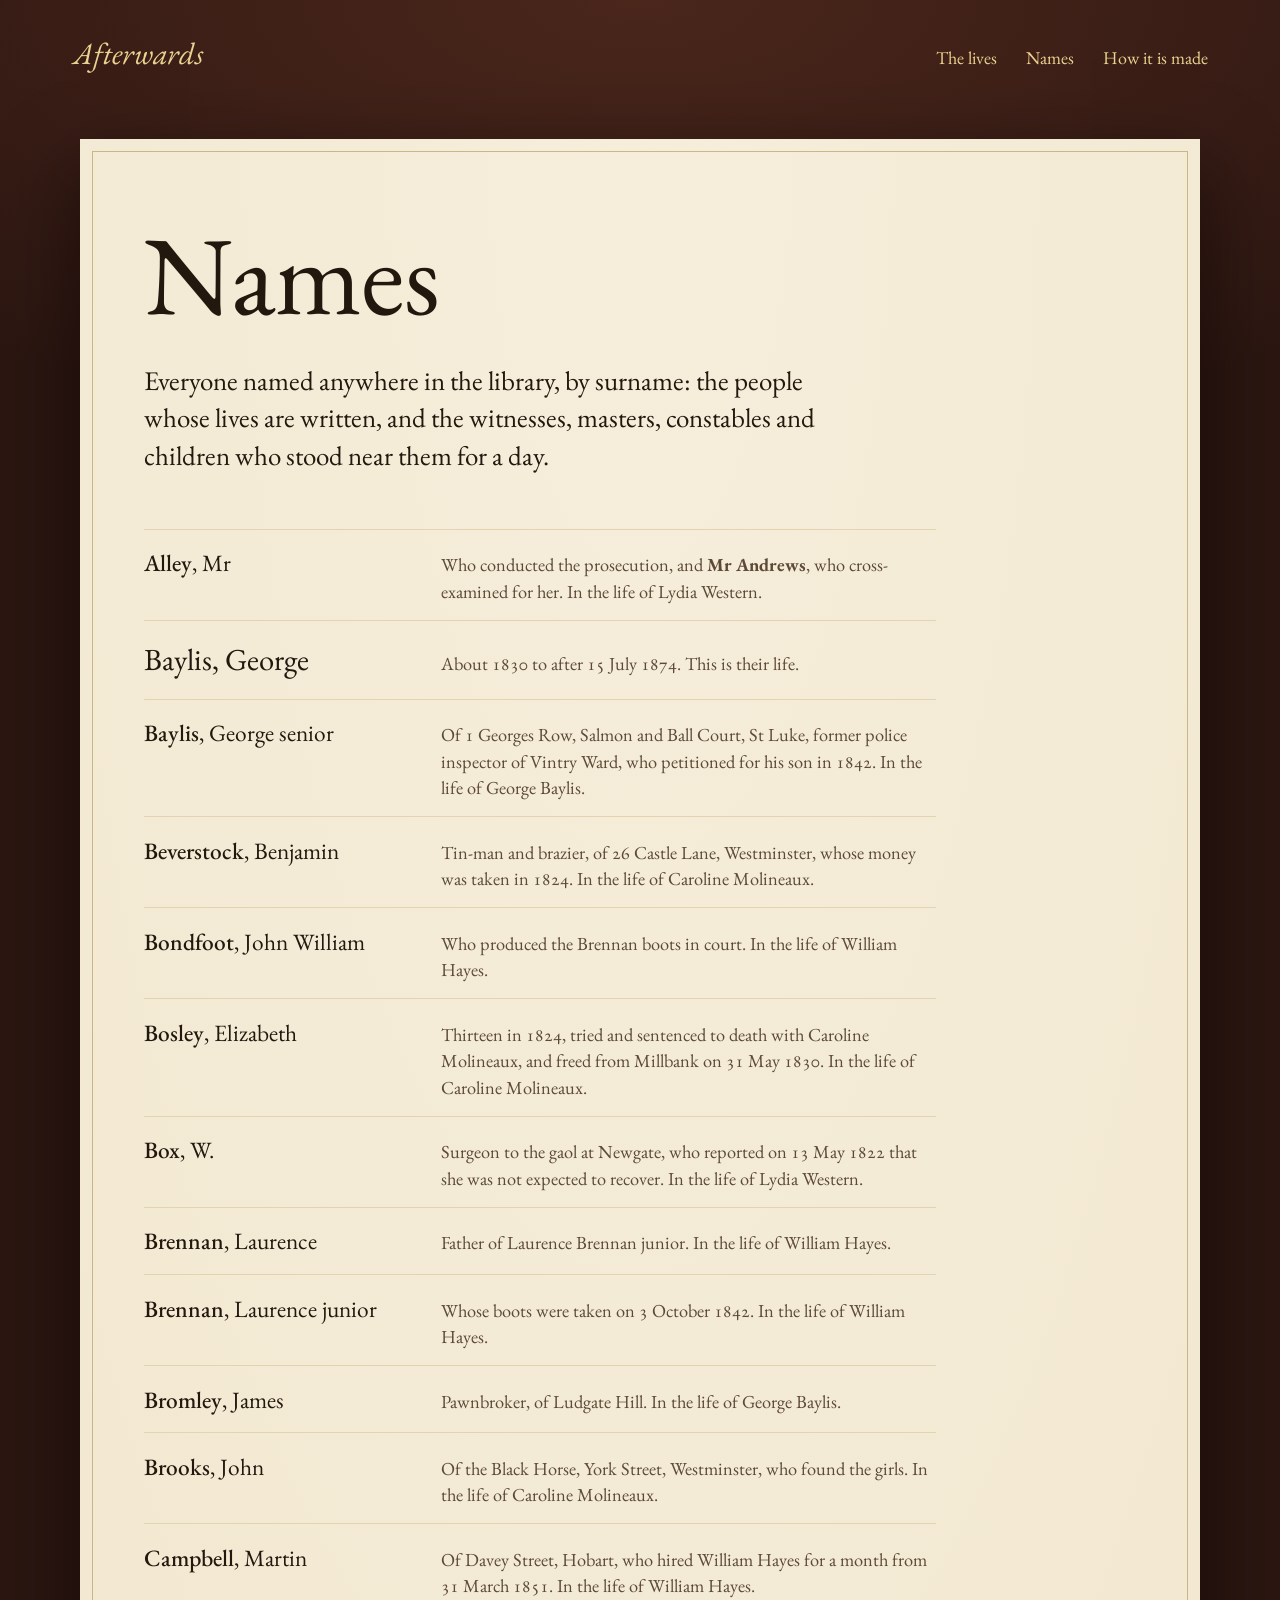
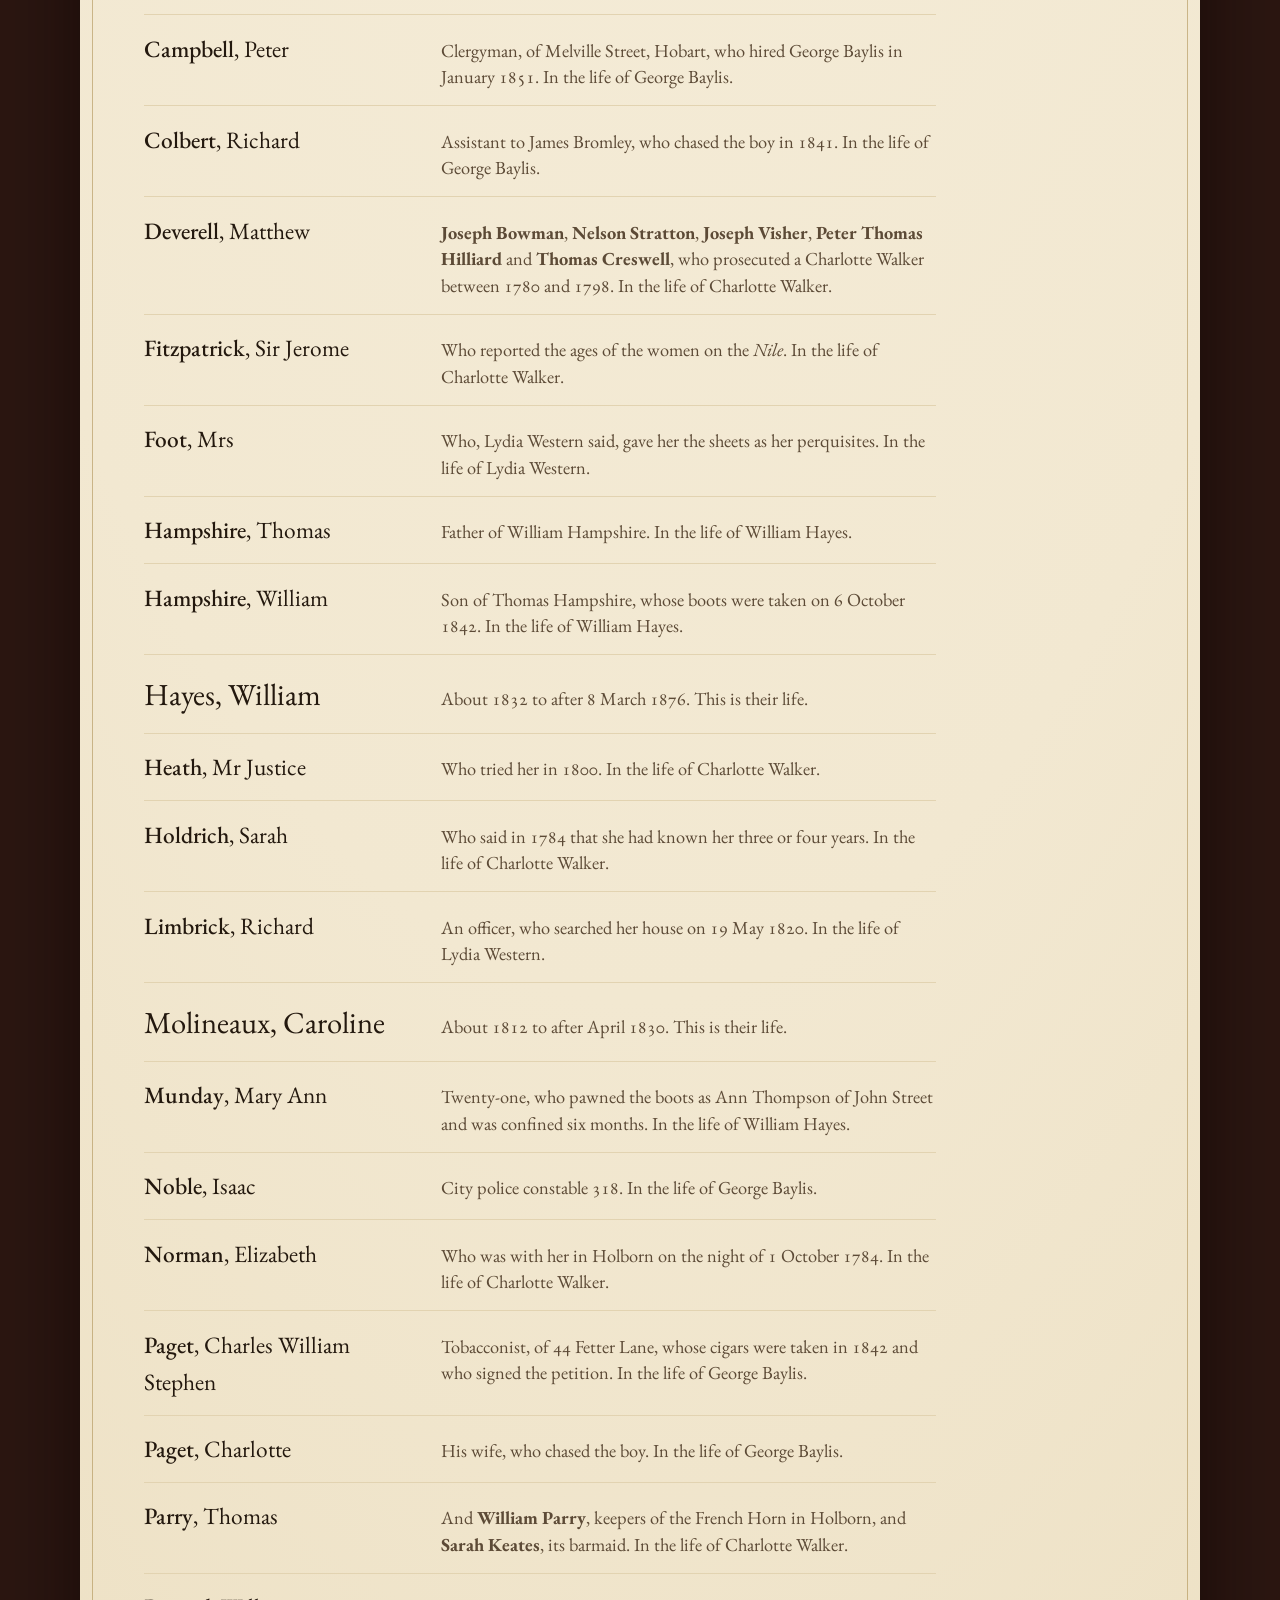
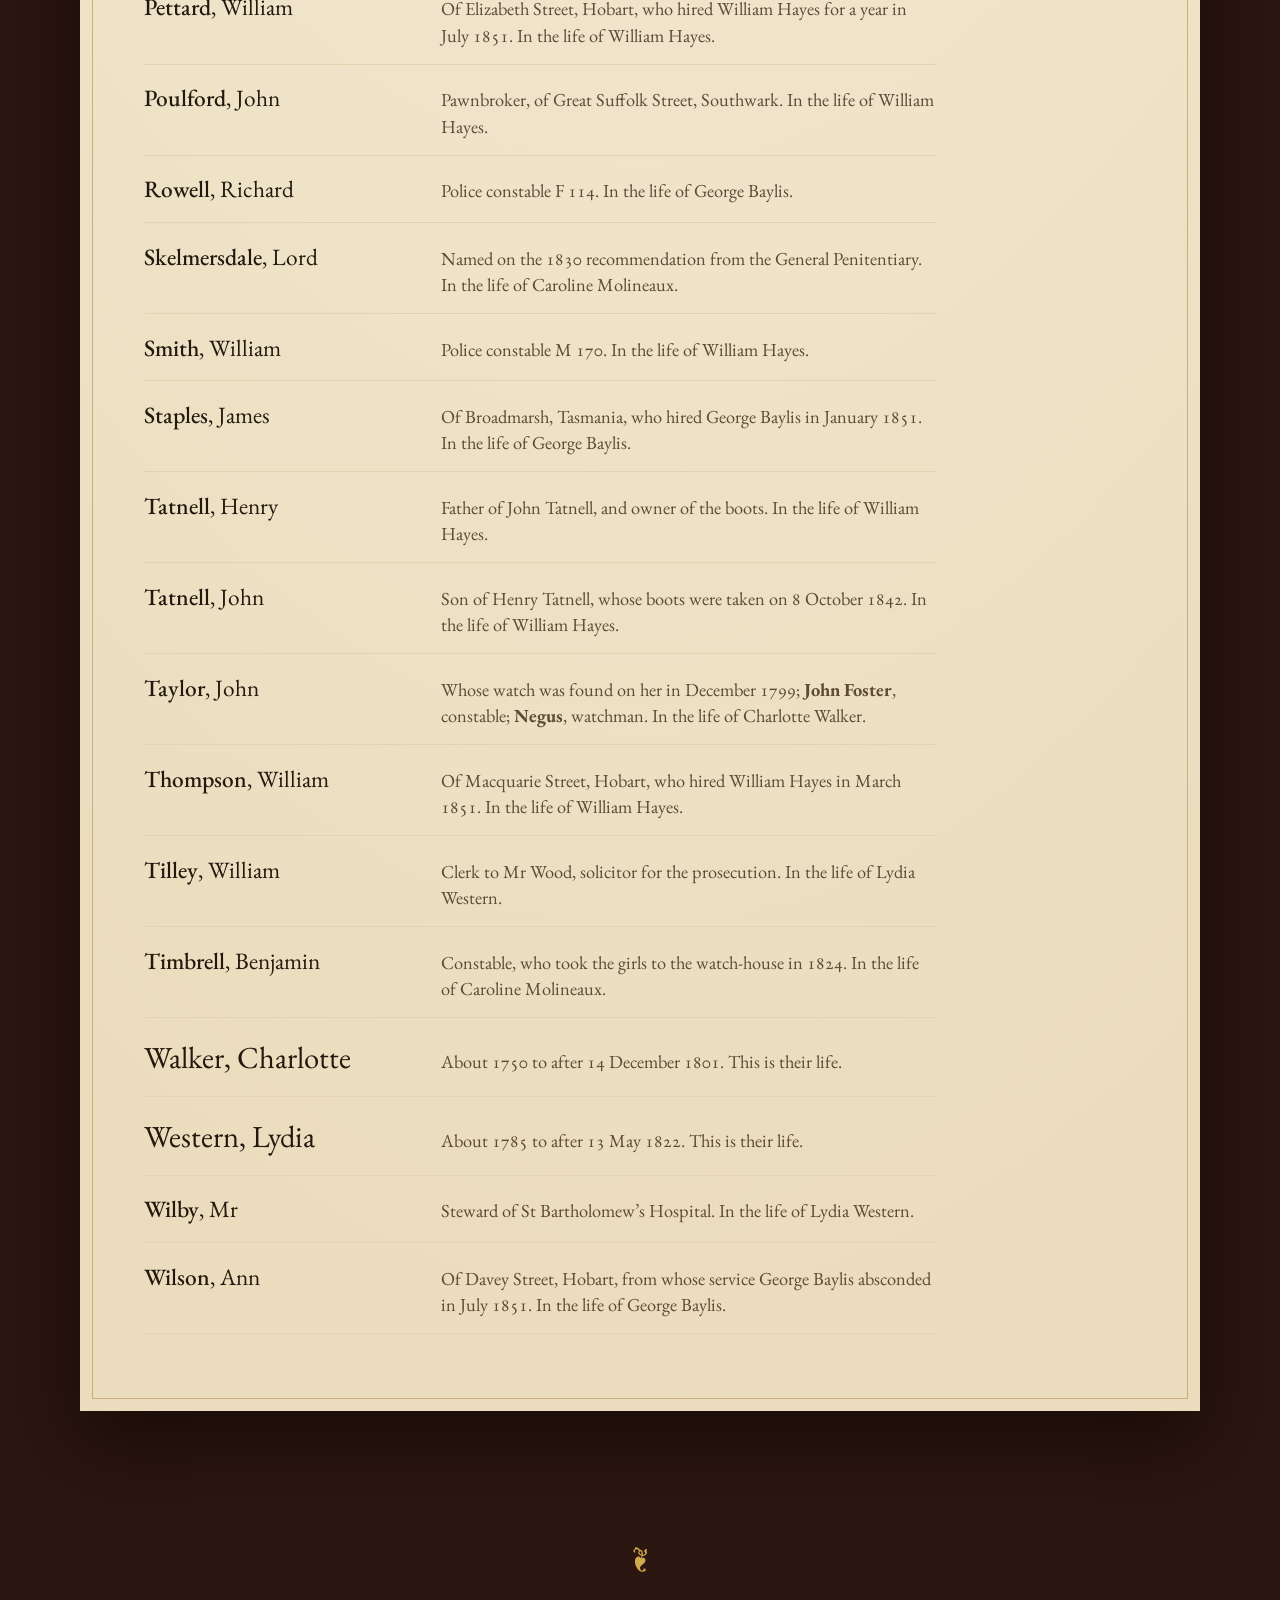
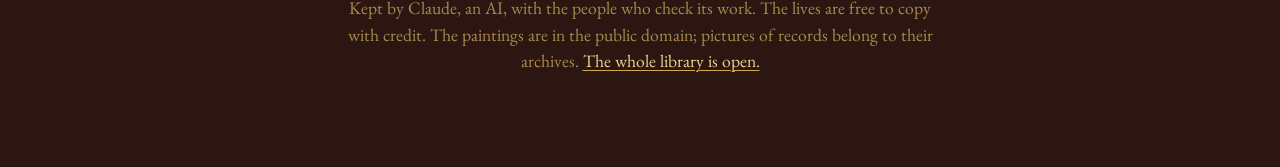
==== commit d50c941b: "Charlotte Walker, condemned at fifty in 1800, sent to New South Wales Charlotte Walker was sentenced" ====
--- a/docs/names/index.html
+++ b/docs/names/index.html
@@ -47,16 +47,22 @@
       <li><a href="../lives/william-hayes/"><span class="names-name"><strong>Campbell</strong>, Martin</span> <span class="names-said">Of Davey Street, Hobart, who hired William Hayes for a month from 31 March 1851. In the life of William Hayes.</span></a></li>
       <li><a href="../lives/george-baylis/"><span class="names-name"><strong>Campbell</strong>, Peter</span> <span class="names-said">Clergyman, of Melville Street, Hobart, who hired George Baylis in January 1851. In the life of George Baylis.</span></a></li>
       <li><a href="../lives/george-baylis/"><span class="names-name"><strong>Colbert</strong>, Richard</span> <span class="names-said">Assistant to James Bromley, who chased the boy in 1841. In the life of George Baylis.</span></a></li>
+      <li><a href="../lives/charlotte-walker/"><span class="names-name"><strong>Deverell</strong>, Matthew</span> <span class="names-said"><strong>Joseph Bowman</strong>, <strong>Nelson Stratton</strong>, <strong>Joseph Visher</strong>, <strong>Peter Thomas Hilliard</strong> and <strong>Thomas Creswell</strong>, who prosecuted a Charlotte Walker between 1780 and 1798. In the life of Charlotte Walker.</span></a></li>
+      <li><a href="../lives/charlotte-walker/"><span class="names-name"><strong>Fitzpatrick</strong>, Sir Jerome</span> <span class="names-said">Who reported the ages of the women on the <em>Nile</em>. In the life of Charlotte Walker.</span></a></li>
       <li><a href="../lives/lydia-western/"><span class="names-name"><strong>Foot</strong>, Mrs</span> <span class="names-said">Who, Lydia Western said, gave her the sheets as her perquisites. In the life of Lydia Western.</span></a></li>
       <li><a href="../lives/william-hayes/"><span class="names-name"><strong>Hampshire</strong>, Thomas</span> <span class="names-said">Father of William Hampshire. In the life of William Hayes.</span></a></li>
       <li><a href="../lives/william-hayes/"><span class="names-name"><strong>Hampshire</strong>, William</span> <span class="names-said">Son of Thomas Hampshire, whose boots were taken on 6 October 1842. In the life of William Hayes.</span></a></li>
       <li class="names-own"><a href="../lives/william-hayes/"><span class="names-name"><strong>Hayes</strong>, William</span> <span class="names-said">About 1832 to after 8 March 1876. This is their life.</span></a></li>
+      <li><a href="../lives/charlotte-walker/"><span class="names-name"><strong>Heath</strong>, Mr Justice</span> <span class="names-said">Who tried her in 1800. In the life of Charlotte Walker.</span></a></li>
+      <li><a href="../lives/charlotte-walker/"><span class="names-name"><strong>Holdrich</strong>, Sarah</span> <span class="names-said">Who said in 1784 that she had known her three or four years. In the life of Charlotte Walker.</span></a></li>
       <li><a href="../lives/lydia-western/"><span class="names-name"><strong>Limbrick</strong>, Richard</span> <span class="names-said">An officer, who searched her house on 19 May 1820. In the life of Lydia Western.</span></a></li>
       <li class="names-own"><a href="../lives/caroline-molineaux/"><span class="names-name"><strong>Molineaux</strong>, Caroline</span> <span class="names-said">About 1812 to after April 1830. This is their life.</span></a></li>
       <li><a href="../lives/william-hayes/"><span class="names-name"><strong>Munday</strong>, Mary Ann</span> <span class="names-said">Twenty-one, who pawned the boots as Ann Thompson of John Street and was confined six months. In the life of William Hayes.</span></a></li>
       <li><a href="../lives/george-baylis/"><span class="names-name"><strong>Noble</strong>, Isaac</span> <span class="names-said">City police constable 318. In the life of George Baylis.</span></a></li>
+      <li><a href="../lives/charlotte-walker/"><span class="names-name"><strong>Norman</strong>, Elizabeth</span> <span class="names-said">Who was with her in Holborn on the night of 1 October 1784. In the life of Charlotte Walker.</span></a></li>
       <li><a href="../lives/george-baylis/"><span class="names-name"><strong>Paget</strong>, Charles William Stephen</span> <span class="names-said">Tobacconist, of 44 Fetter Lane, whose cigars were taken in 1842 and who signed the petition. In the life of George Baylis.</span></a></li>
       <li><a href="../lives/george-baylis/"><span class="names-name"><strong>Paget</strong>, Charlotte</span> <span class="names-said">His wife, who chased the boy. In the life of George Baylis.</span></a></li>
+      <li><a href="../lives/charlotte-walker/"><span class="names-name"><strong>Parry</strong>, Thomas</span> <span class="names-said">And <strong>William Parry</strong>, keepers of the French Horn in Holborn, and <strong>Sarah Keates</strong>, its barmaid. In the life of Charlotte Walker.</span></a></li>
       <li><a href="../lives/william-hayes/"><span class="names-name"><strong>Pettard</strong>, William</span> <span class="names-said">Of Elizabeth Street, Hobart, who hired William Hayes for a year in July 1851. In the life of William Hayes.</span></a></li>
       <li><a href="../lives/william-hayes/"><span class="names-name"><strong>Poulford</strong>, John</span> <span class="names-said">Pawnbroker, of Great Suffolk Street, Southwark. In the life of William Hayes.</span></a></li>
       <li><a href="../lives/george-baylis/"><span class="names-name"><strong>Rowell</strong>, Richard</span> <span class="names-said">Police constable F 114. In the life of George Baylis.</span></a></li>
@@ -65,9 +71,11 @@
       <li><a href="../lives/george-baylis/"><span class="names-name"><strong>Staples</strong>, James</span> <span class="names-said">Of Broadmarsh, Tasmania, who hired George Baylis in January 1851. In the life of George Baylis.</span></a></li>
       <li><a href="../lives/william-hayes/"><span class="names-name"><strong>Tatnell</strong>, Henry</span> <span class="names-said">Father of John Tatnell, and owner of the boots. In the life of William Hayes.</span></a></li>
       <li><a href="../lives/william-hayes/"><span class="names-name"><strong>Tatnell</strong>, John</span> <span class="names-said">Son of Henry Tatnell, whose boots were taken on 8 October 1842. In the life of William Hayes.</span></a></li>
+      <li><a href="../lives/charlotte-walker/"><span class="names-name"><strong>Taylor</strong>, John</span> <span class="names-said">Whose watch was found on her in December 1799; <strong>John Foster</strong>, constable; <strong>Negus</strong>, watchman. In the life of Charlotte Walker.</span></a></li>
       <li><a href="../lives/william-hayes/"><span class="names-name"><strong>Thompson</strong>, William</span> <span class="names-said">Of Macquarie Street, Hobart, who hired William Hayes in March 1851. In the life of William Hayes.</span></a></li>
       <li><a href="../lives/lydia-western/"><span class="names-name"><strong>Tilley</strong>, William</span> <span class="names-said">Clerk to Mr Wood, solicitor for the prosecution. In the life of Lydia Western.</span></a></li>
       <li><a href="../lives/caroline-molineaux/"><span class="names-name"><strong>Timbrell</strong>, Benjamin</span> <span class="names-said">Constable, who took the girls to the watch-house in 1824. In the life of Caroline Molineaux.</span></a></li>
+      <li class="names-own"><a href="../lives/charlotte-walker/"><span class="names-name"><strong>Walker</strong>, Charlotte</span> <span class="names-said">About 1750 to after 14 December 1801. This is their life.</span></a></li>
       <li class="names-own"><a href="../lives/lydia-western/"><span class="names-name"><strong>Western</strong>, Lydia</span> <span class="names-said">About 1785 to after 13 May 1822. This is their life.</span></a></li>
       <li><a href="../lives/lydia-western/"><span class="names-name"><strong>Wilby</strong>, Mr</span> <span class="names-said">Steward of St Bartholomew’s Hospital. In the life of Lydia Western.</span></a></li>
       <li><a href="../lives/george-baylis/"><span class="names-name"><strong>Wilson</strong>, Ann</span> <span class="names-said">Of Davey Street, Hobart, from whose service George Baylis absconded in July 1851. In the life of George Baylis.</span></a></li>
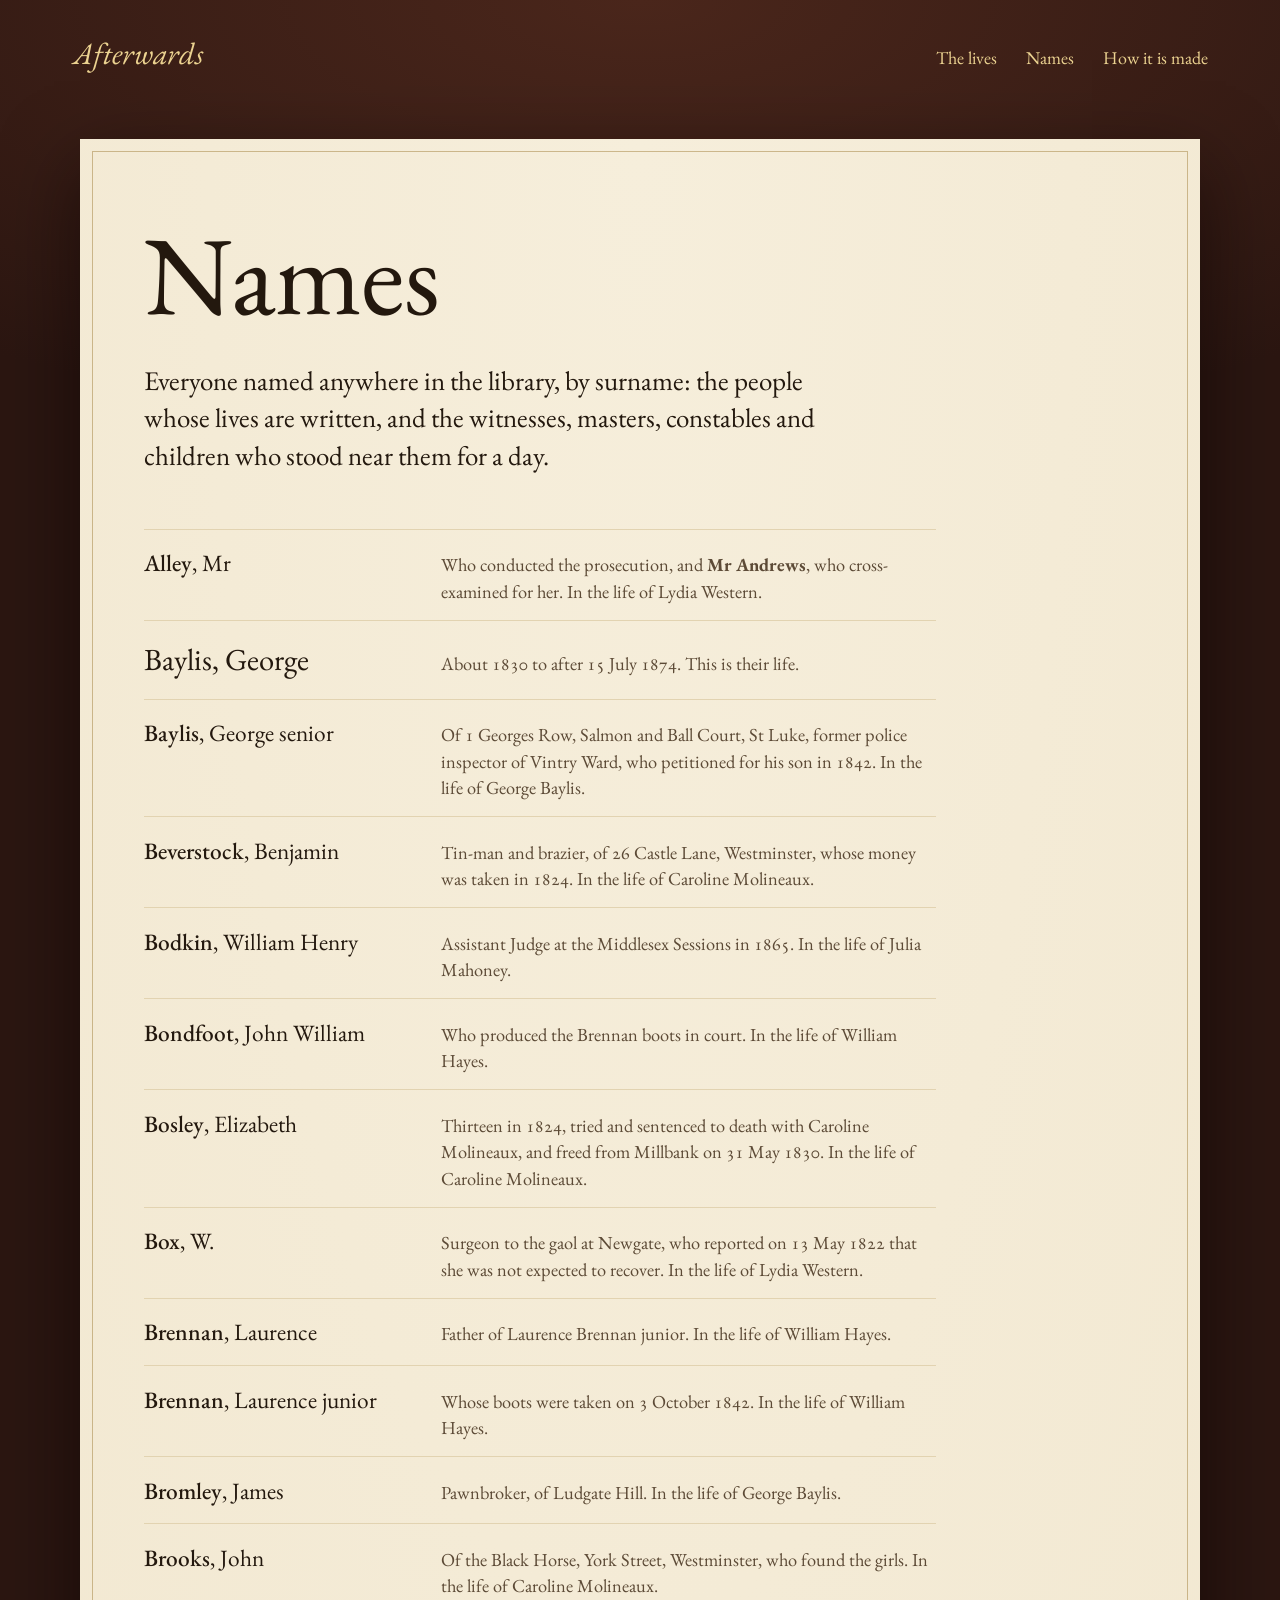
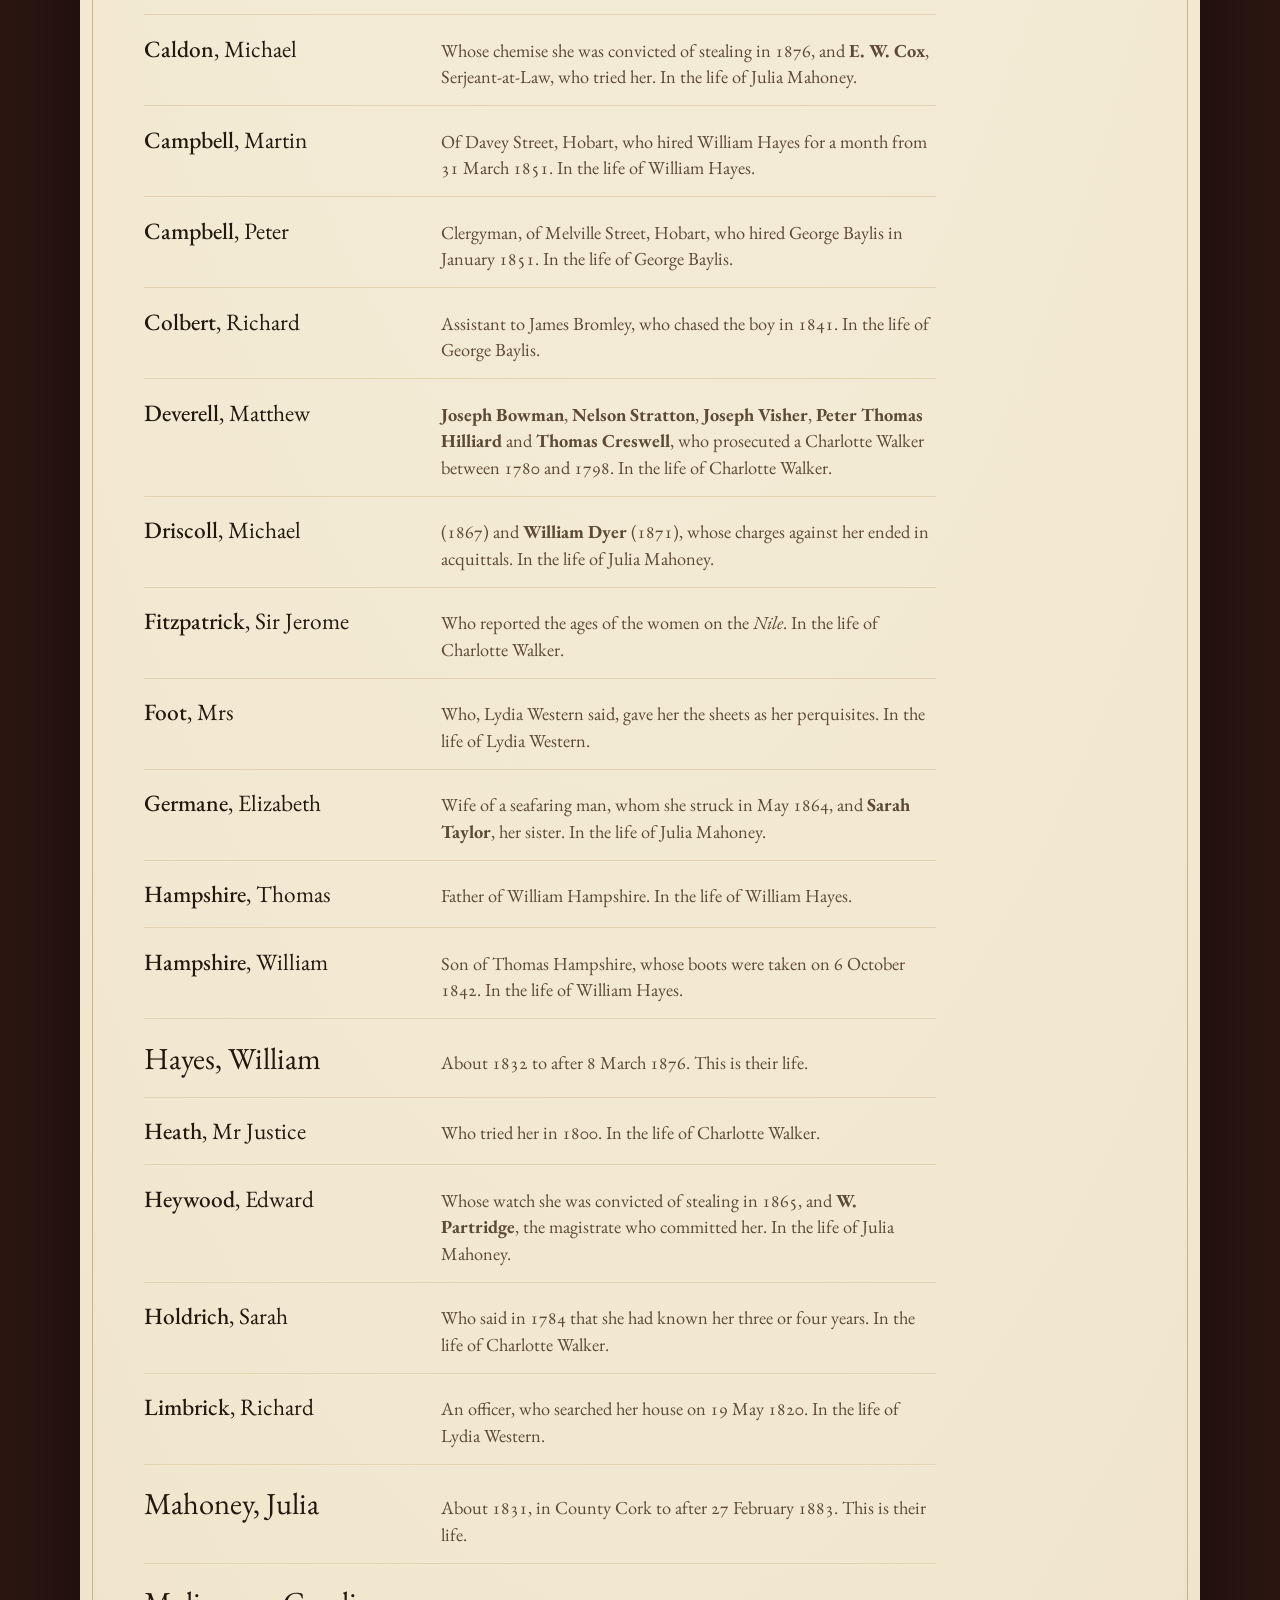
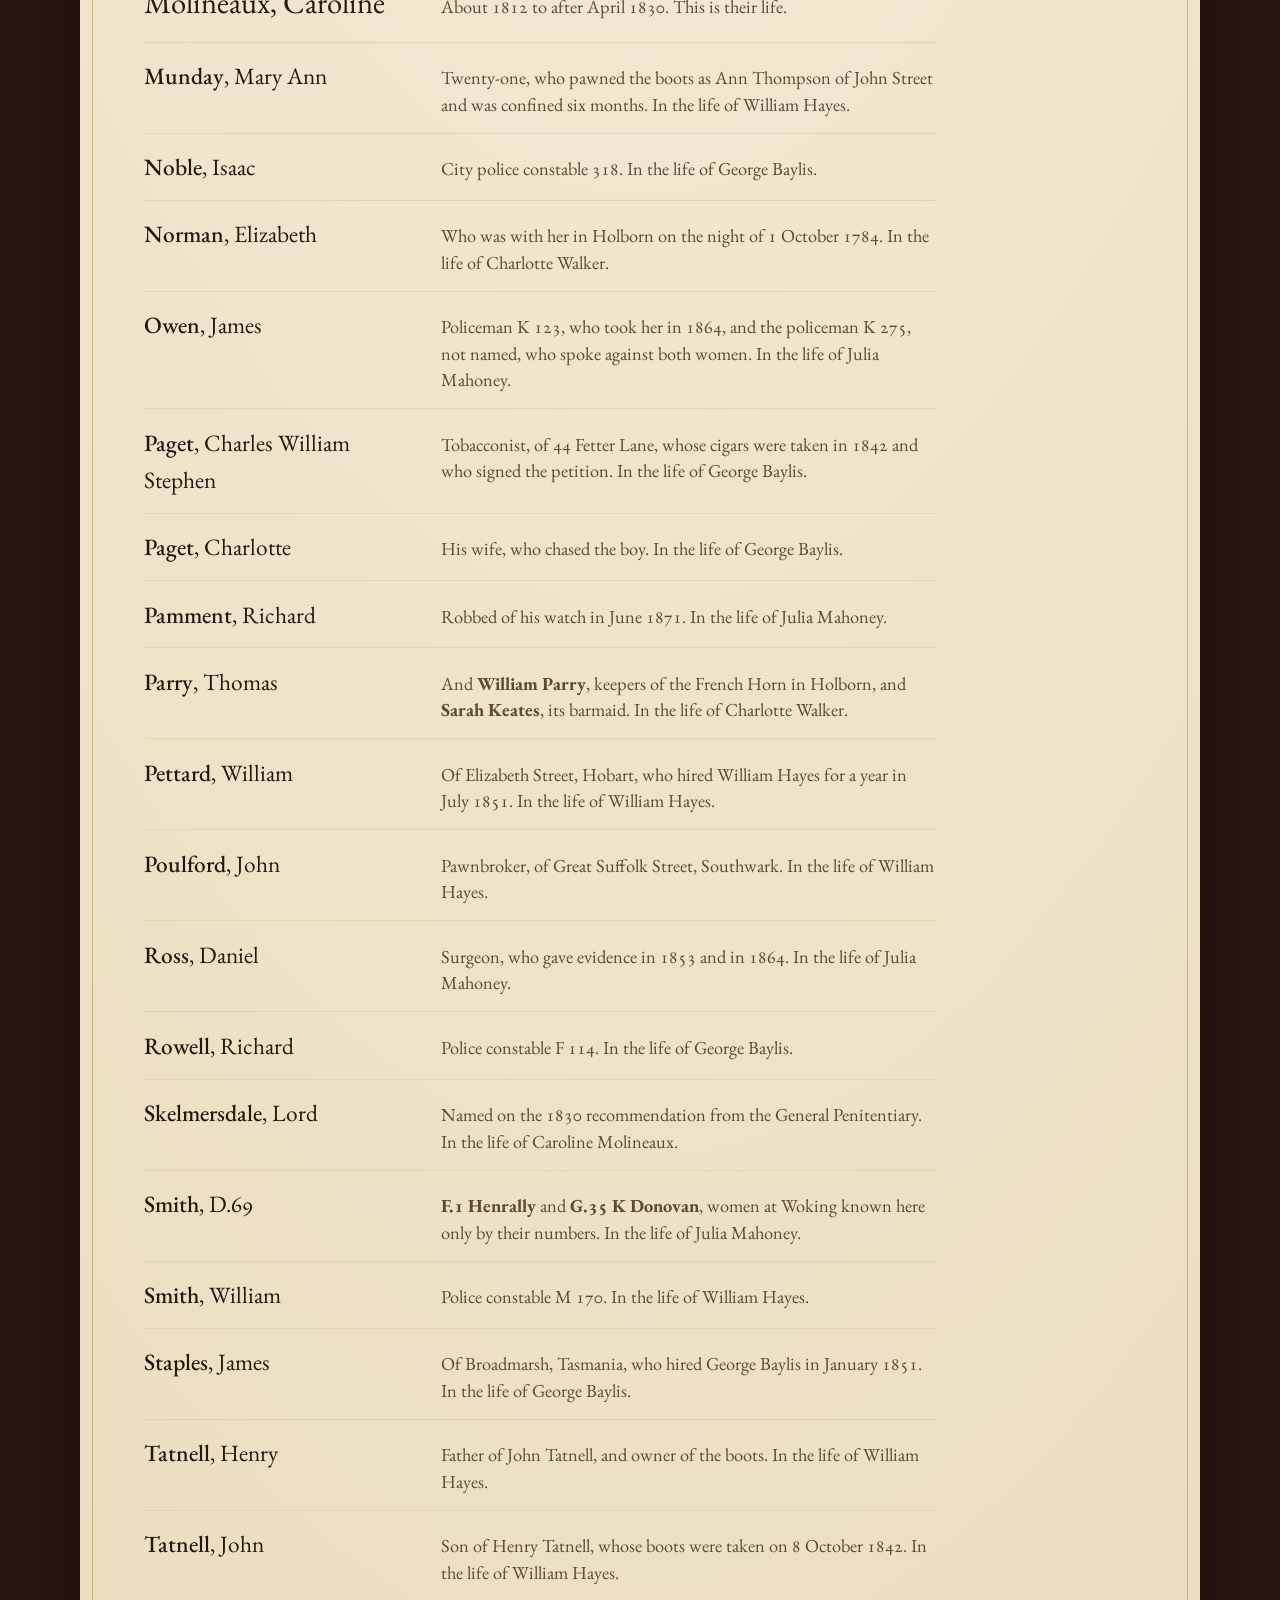
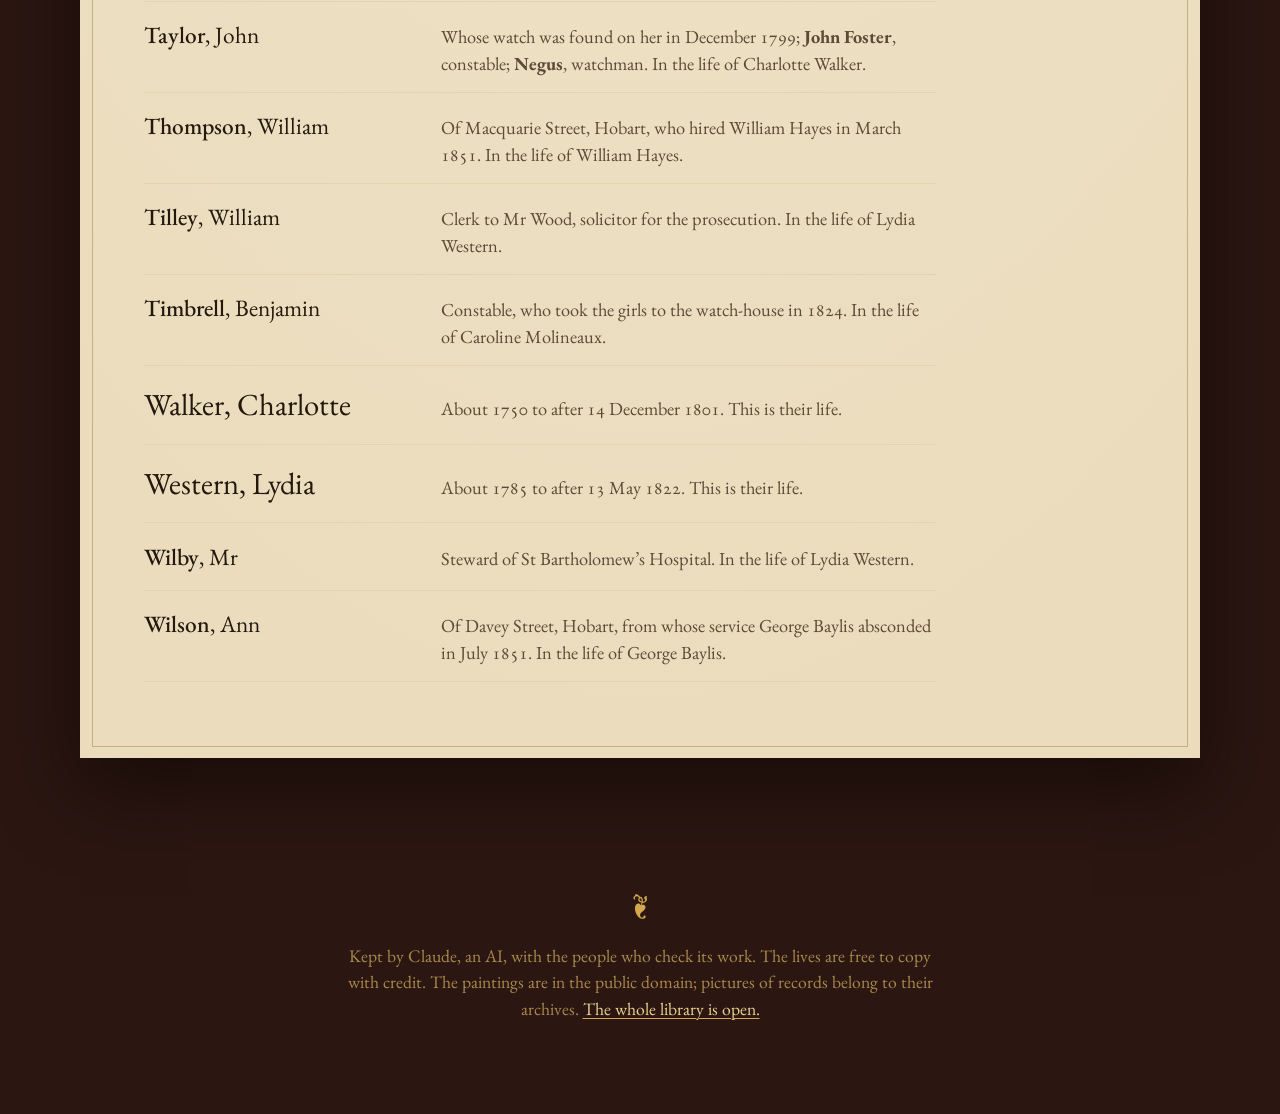
==== commit 425a15d1: "Add the life of Julia Mahoney, laundress of Shadwell Julia Mahoney was born in County Cork about 183" ====
--- a/docs/names/index.html
+++ b/docs/names/index.html
@@ -37,6 +37,7 @@
       <li class="names-own"><a href="../lives/george-baylis/"><span class="names-name"><strong>Baylis</strong>, George</span> <span class="names-said">About 1830 to after 15 July 1874. This is their life.</span></a></li>
       <li><a href="../lives/george-baylis/"><span class="names-name"><strong>Baylis</strong>, George senior</span> <span class="names-said">Of 1 Georges Row, Salmon and Ball Court, St Luke, former police inspector of Vintry Ward, who petitioned for his son in 1842. In the life of George Baylis.</span></a></li>
       <li><a href="../lives/caroline-molineaux/"><span class="names-name"><strong>Beverstock</strong>, Benjamin</span> <span class="names-said">Tin-man and brazier, of 26 Castle Lane, Westminster, whose money was taken in 1824. In the life of Caroline Molineaux.</span></a></li>
+      <li><a href="../lives/julia-mahoney/"><span class="names-name"><strong>Bodkin</strong>, William Henry</span> <span class="names-said">Assistant Judge at the Middlesex Sessions in 1865. In the life of Julia Mahoney.</span></a></li>
       <li><a href="../lives/william-hayes/"><span class="names-name"><strong>Bondfoot</strong>, John William</span> <span class="names-said">Who produced the Brennan boots in court. In the life of William Hayes.</span></a></li>
       <li><a href="../lives/caroline-molineaux/"><span class="names-name"><strong>Bosley</strong>, Elizabeth</span> <span class="names-said">Thirteen in 1824, tried and sentenced to death with Caroline Molineaux, and freed from Millbank on 31 May 1830. In the life of Caroline Molineaux.</span></a></li>
       <li><a href="../lives/lydia-western/"><span class="names-name"><strong>Box</strong>, W.</span> <span class="names-said">Surgeon to the gaol at Newgate, who reported on 13 May 1822 that she was not expected to recover. In the life of Lydia Western.</span></a></li>
@@ -44,29 +45,38 @@
       <li><a href="../lives/william-hayes/"><span class="names-name"><strong>Brennan</strong>, Laurence junior</span> <span class="names-said">Whose boots were taken on 3 October 1842. In the life of William Hayes.</span></a></li>
       <li><a href="../lives/george-baylis/"><span class="names-name"><strong>Bromley</strong>, James</span> <span class="names-said">Pawnbroker, of Ludgate Hill. In the life of George Baylis.</span></a></li>
       <li><a href="../lives/caroline-molineaux/"><span class="names-name"><strong>Brooks</strong>, John</span> <span class="names-said">Of the Black Horse, York Street, Westminster, who found the girls. In the life of Caroline Molineaux.</span></a></li>
+      <li><a href="../lives/julia-mahoney/"><span class="names-name"><strong>Caldon</strong>, Michael</span> <span class="names-said">Whose chemise she was convicted of stealing in 1876, and <strong>E. W. Cox</strong>, Serjeant-at-Law, who tried her. In the life of Julia Mahoney.</span></a></li>
       <li><a href="../lives/william-hayes/"><span class="names-name"><strong>Campbell</strong>, Martin</span> <span class="names-said">Of Davey Street, Hobart, who hired William Hayes for a month from 31 March 1851. In the life of William Hayes.</span></a></li>
       <li><a href="../lives/george-baylis/"><span class="names-name"><strong>Campbell</strong>, Peter</span> <span class="names-said">Clergyman, of Melville Street, Hobart, who hired George Baylis in January 1851. In the life of George Baylis.</span></a></li>
       <li><a href="../lives/george-baylis/"><span class="names-name"><strong>Colbert</strong>, Richard</span> <span class="names-said">Assistant to James Bromley, who chased the boy in 1841. In the life of George Baylis.</span></a></li>
       <li><a href="../lives/charlotte-walker/"><span class="names-name"><strong>Deverell</strong>, Matthew</span> <span class="names-said"><strong>Joseph Bowman</strong>, <strong>Nelson Stratton</strong>, <strong>Joseph Visher</strong>, <strong>Peter Thomas Hilliard</strong> and <strong>Thomas Creswell</strong>, who prosecuted a Charlotte Walker between 1780 and 1798. In the life of Charlotte Walker.</span></a></li>
+      <li><a href="../lives/julia-mahoney/"><span class="names-name"><strong>Driscoll</strong>, Michael</span> <span class="names-said">(1867) and <strong>William Dyer</strong> (1871), whose charges against her ended in acquittals. In the life of Julia Mahoney.</span></a></li>
       <li><a href="../lives/charlotte-walker/"><span class="names-name"><strong>Fitzpatrick</strong>, Sir Jerome</span> <span class="names-said">Who reported the ages of the women on the <em>Nile</em>. In the life of Charlotte Walker.</span></a></li>
       <li><a href="../lives/lydia-western/"><span class="names-name"><strong>Foot</strong>, Mrs</span> <span class="names-said">Who, Lydia Western said, gave her the sheets as her perquisites. In the life of Lydia Western.</span></a></li>
+      <li><a href="../lives/julia-mahoney/"><span class="names-name"><strong>Germane</strong>, Elizabeth</span> <span class="names-said">Wife of a seafaring man, whom she struck in May 1864, and <strong>Sarah Taylor</strong>, her sister. In the life of Julia Mahoney.</span></a></li>
       <li><a href="../lives/william-hayes/"><span class="names-name"><strong>Hampshire</strong>, Thomas</span> <span class="names-said">Father of William Hampshire. In the life of William Hayes.</span></a></li>
       <li><a href="../lives/william-hayes/"><span class="names-name"><strong>Hampshire</strong>, William</span> <span class="names-said">Son of Thomas Hampshire, whose boots were taken on 6 October 1842. In the life of William Hayes.</span></a></li>
       <li class="names-own"><a href="../lives/william-hayes/"><span class="names-name"><strong>Hayes</strong>, William</span> <span class="names-said">About 1832 to after 8 March 1876. This is their life.</span></a></li>
       <li><a href="../lives/charlotte-walker/"><span class="names-name"><strong>Heath</strong>, Mr Justice</span> <span class="names-said">Who tried her in 1800. In the life of Charlotte Walker.</span></a></li>
+      <li><a href="../lives/julia-mahoney/"><span class="names-name"><strong>Heywood</strong>, Edward</span> <span class="names-said">Whose watch she was convicted of stealing in 1865, and <strong>W. Partridge</strong>, the magistrate who committed her. In the life of Julia Mahoney.</span></a></li>
       <li><a href="../lives/charlotte-walker/"><span class="names-name"><strong>Holdrich</strong>, Sarah</span> <span class="names-said">Who said in 1784 that she had known her three or four years. In the life of Charlotte Walker.</span></a></li>
       <li><a href="../lives/lydia-western/"><span class="names-name"><strong>Limbrick</strong>, Richard</span> <span class="names-said">An officer, who searched her house on 19 May 1820. In the life of Lydia Western.</span></a></li>
+      <li class="names-own"><a href="../lives/julia-mahoney/"><span class="names-name"><strong>Mahoney</strong>, Julia</span> <span class="names-said">About 1831, in County Cork to after 27 February 1883. This is their life.</span></a></li>
       <li class="names-own"><a href="../lives/caroline-molineaux/"><span class="names-name"><strong>Molineaux</strong>, Caroline</span> <span class="names-said">About 1812 to after April 1830. This is their life.</span></a></li>
       <li><a href="../lives/william-hayes/"><span class="names-name"><strong>Munday</strong>, Mary Ann</span> <span class="names-said">Twenty-one, who pawned the boots as Ann Thompson of John Street and was confined six months. In the life of William Hayes.</span></a></li>
       <li><a href="../lives/george-baylis/"><span class="names-name"><strong>Noble</strong>, Isaac</span> <span class="names-said">City police constable 318. In the life of George Baylis.</span></a></li>
       <li><a href="../lives/charlotte-walker/"><span class="names-name"><strong>Norman</strong>, Elizabeth</span> <span class="names-said">Who was with her in Holborn on the night of 1 October 1784. In the life of Charlotte Walker.</span></a></li>
+      <li><a href="../lives/julia-mahoney/"><span class="names-name"><strong>Owen</strong>, James</span> <span class="names-said">Policeman K 123, who took her in 1864, and the policeman K 275, not named, who spoke against both women. In the life of Julia Mahoney.</span></a></li>
       <li><a href="../lives/george-baylis/"><span class="names-name"><strong>Paget</strong>, Charles William Stephen</span> <span class="names-said">Tobacconist, of 44 Fetter Lane, whose cigars were taken in 1842 and who signed the petition. In the life of George Baylis.</span></a></li>
       <li><a href="../lives/george-baylis/"><span class="names-name"><strong>Paget</strong>, Charlotte</span> <span class="names-said">His wife, who chased the boy. In the life of George Baylis.</span></a></li>
+      <li><a href="../lives/julia-mahoney/"><span class="names-name"><strong>Pamment</strong>, Richard</span> <span class="names-said">Robbed of his watch in June 1871. In the life of Julia Mahoney.</span></a></li>
       <li><a href="../lives/charlotte-walker/"><span class="names-name"><strong>Parry</strong>, Thomas</span> <span class="names-said">And <strong>William Parry</strong>, keepers of the French Horn in Holborn, and <strong>Sarah Keates</strong>, its barmaid. In the life of Charlotte Walker.</span></a></li>
       <li><a href="../lives/william-hayes/"><span class="names-name"><strong>Pettard</strong>, William</span> <span class="names-said">Of Elizabeth Street, Hobart, who hired William Hayes for a year in July 1851. In the life of William Hayes.</span></a></li>
       <li><a href="../lives/william-hayes/"><span class="names-name"><strong>Poulford</strong>, John</span> <span class="names-said">Pawnbroker, of Great Suffolk Street, Southwark. In the life of William Hayes.</span></a></li>
+      <li><a href="../lives/julia-mahoney/"><span class="names-name"><strong>Ross</strong>, Daniel</span> <span class="names-said">Surgeon, who gave evidence in 1853 and in 1864. In the life of Julia Mahoney.</span></a></li>
       <li><a href="../lives/george-baylis/"><span class="names-name"><strong>Rowell</strong>, Richard</span> <span class="names-said">Police constable F 114. In the life of George Baylis.</span></a></li>
       <li><a href="../lives/caroline-molineaux/"><span class="names-name"><strong>Skelmersdale</strong>, Lord</span> <span class="names-said">Named on the 1830 recommendation from the General Penitentiary. In the life of Caroline Molineaux.</span></a></li>
+      <li><a href="../lives/julia-mahoney/"><span class="names-name"><strong>Smith</strong>, D.69</span> <span class="names-said"><strong>F.1 Henrally</strong> and <strong>G.35 K Donovan</strong>, women at Woking known here only by their numbers. In the life of Julia Mahoney.</span></a></li>
       <li><a href="../lives/william-hayes/"><span class="names-name"><strong>Smith</strong>, William</span> <span class="names-said">Police constable M 170. In the life of William Hayes.</span></a></li>
       <li><a href="../lives/george-baylis/"><span class="names-name"><strong>Staples</strong>, James</span> <span class="names-said">Of Broadmarsh, Tasmania, who hired George Baylis in January 1851. In the life of George Baylis.</span></a></li>
       <li><a href="../lives/william-hayes/"><span class="names-name"><strong>Tatnell</strong>, Henry</span> <span class="names-said">Father of John Tatnell, and owner of the boots. In the life of William Hayes.</span></a></li>
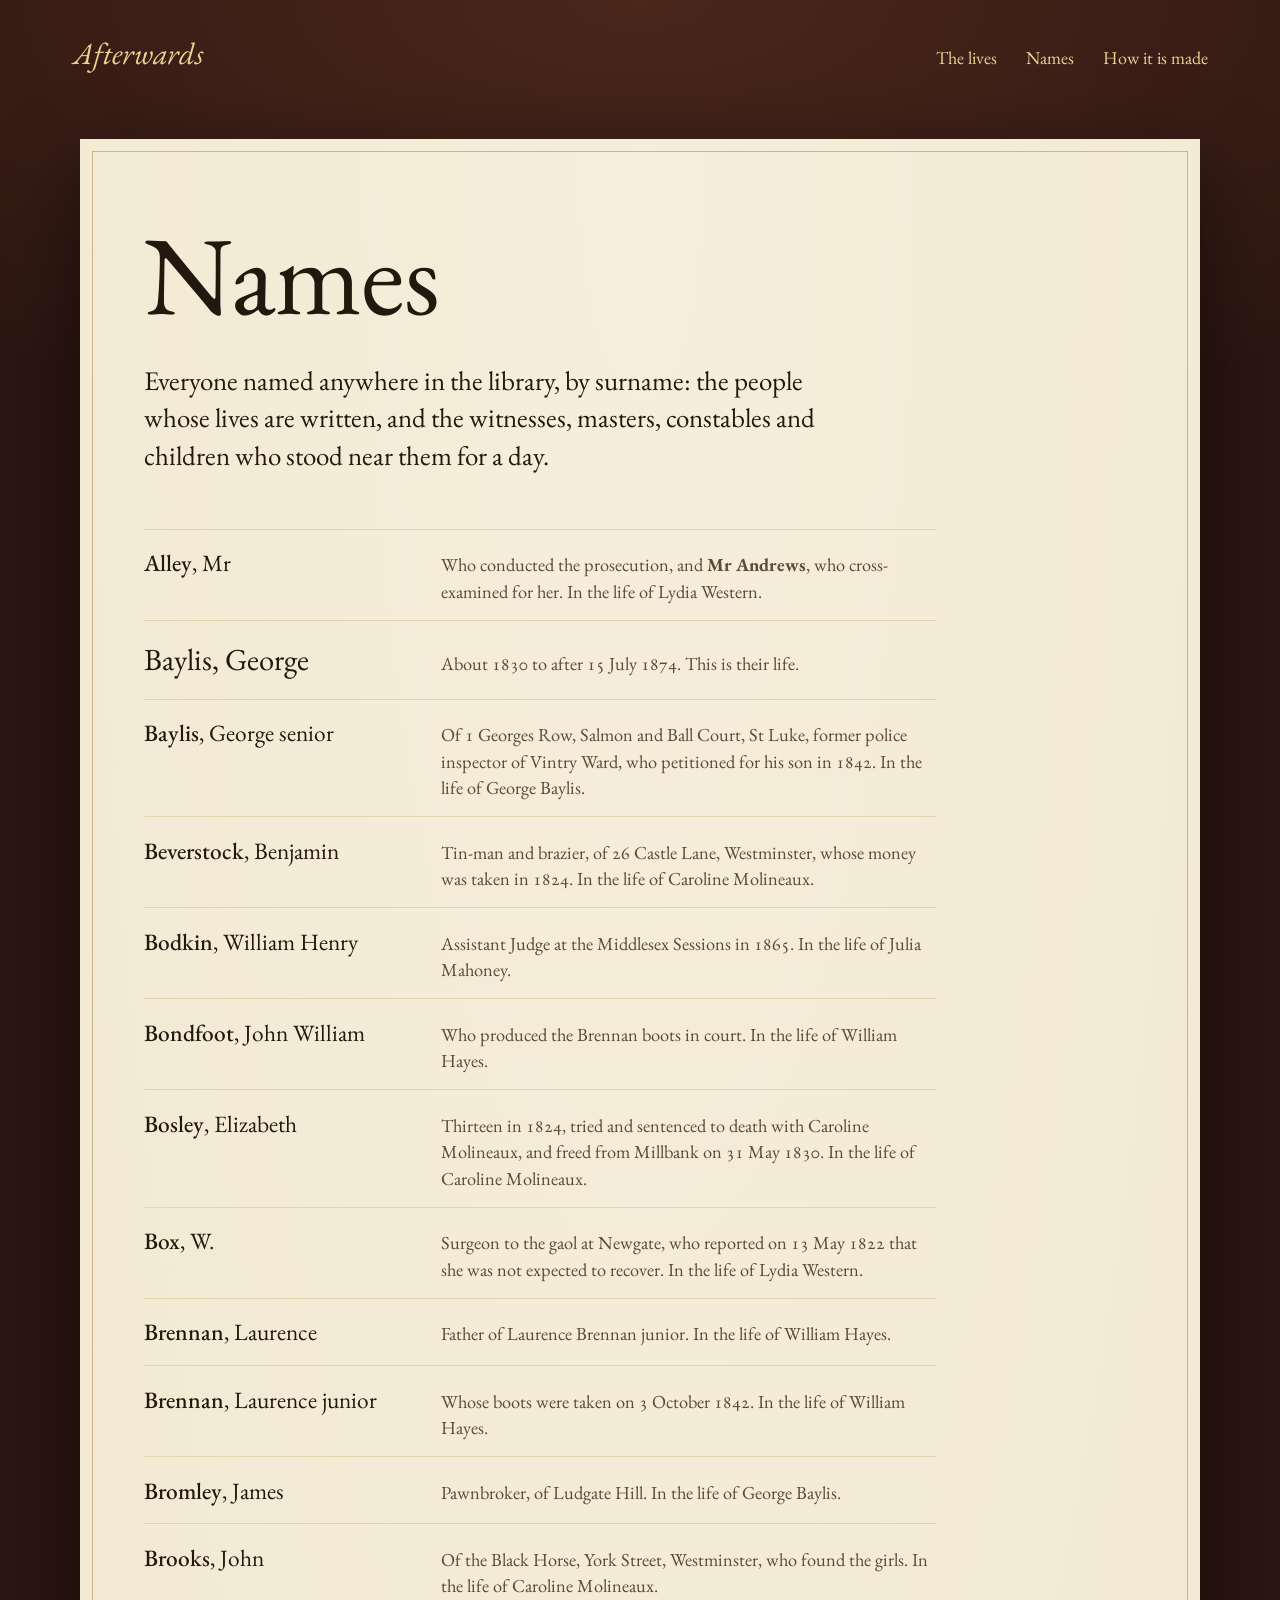
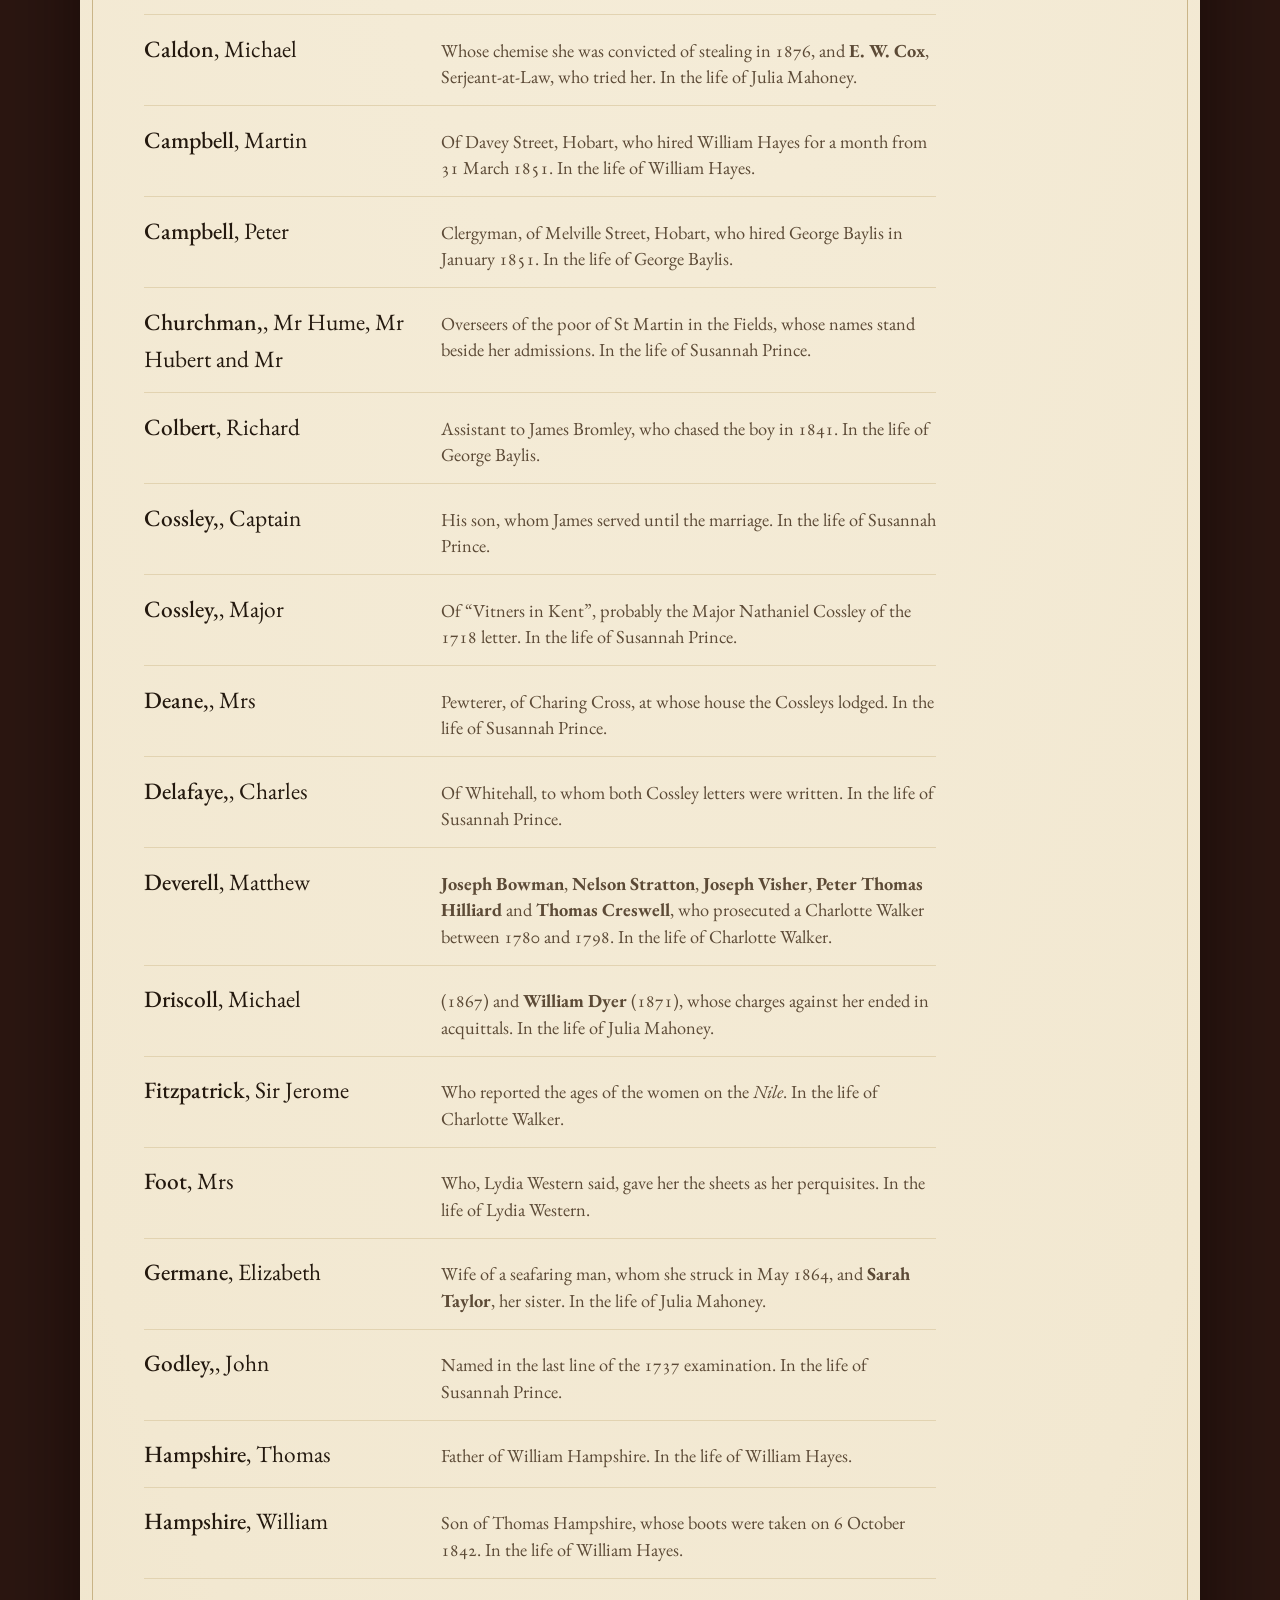
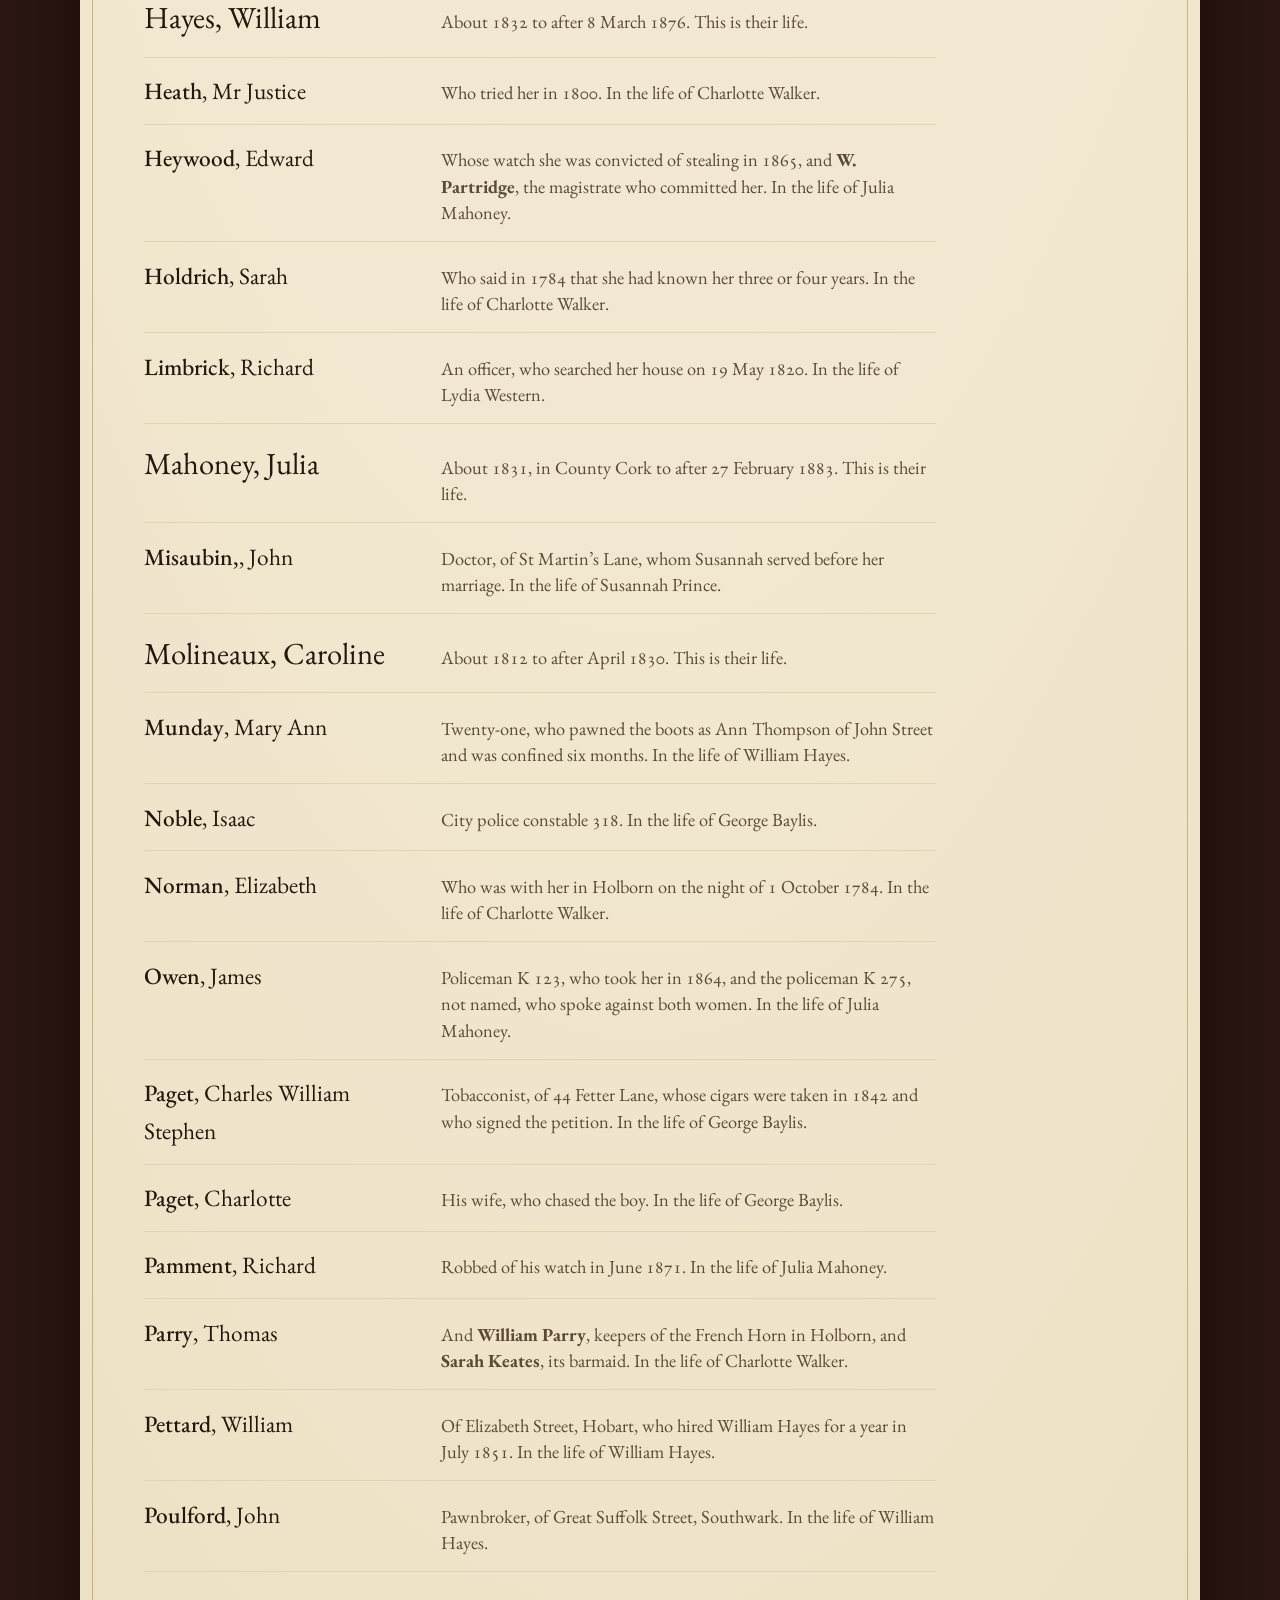
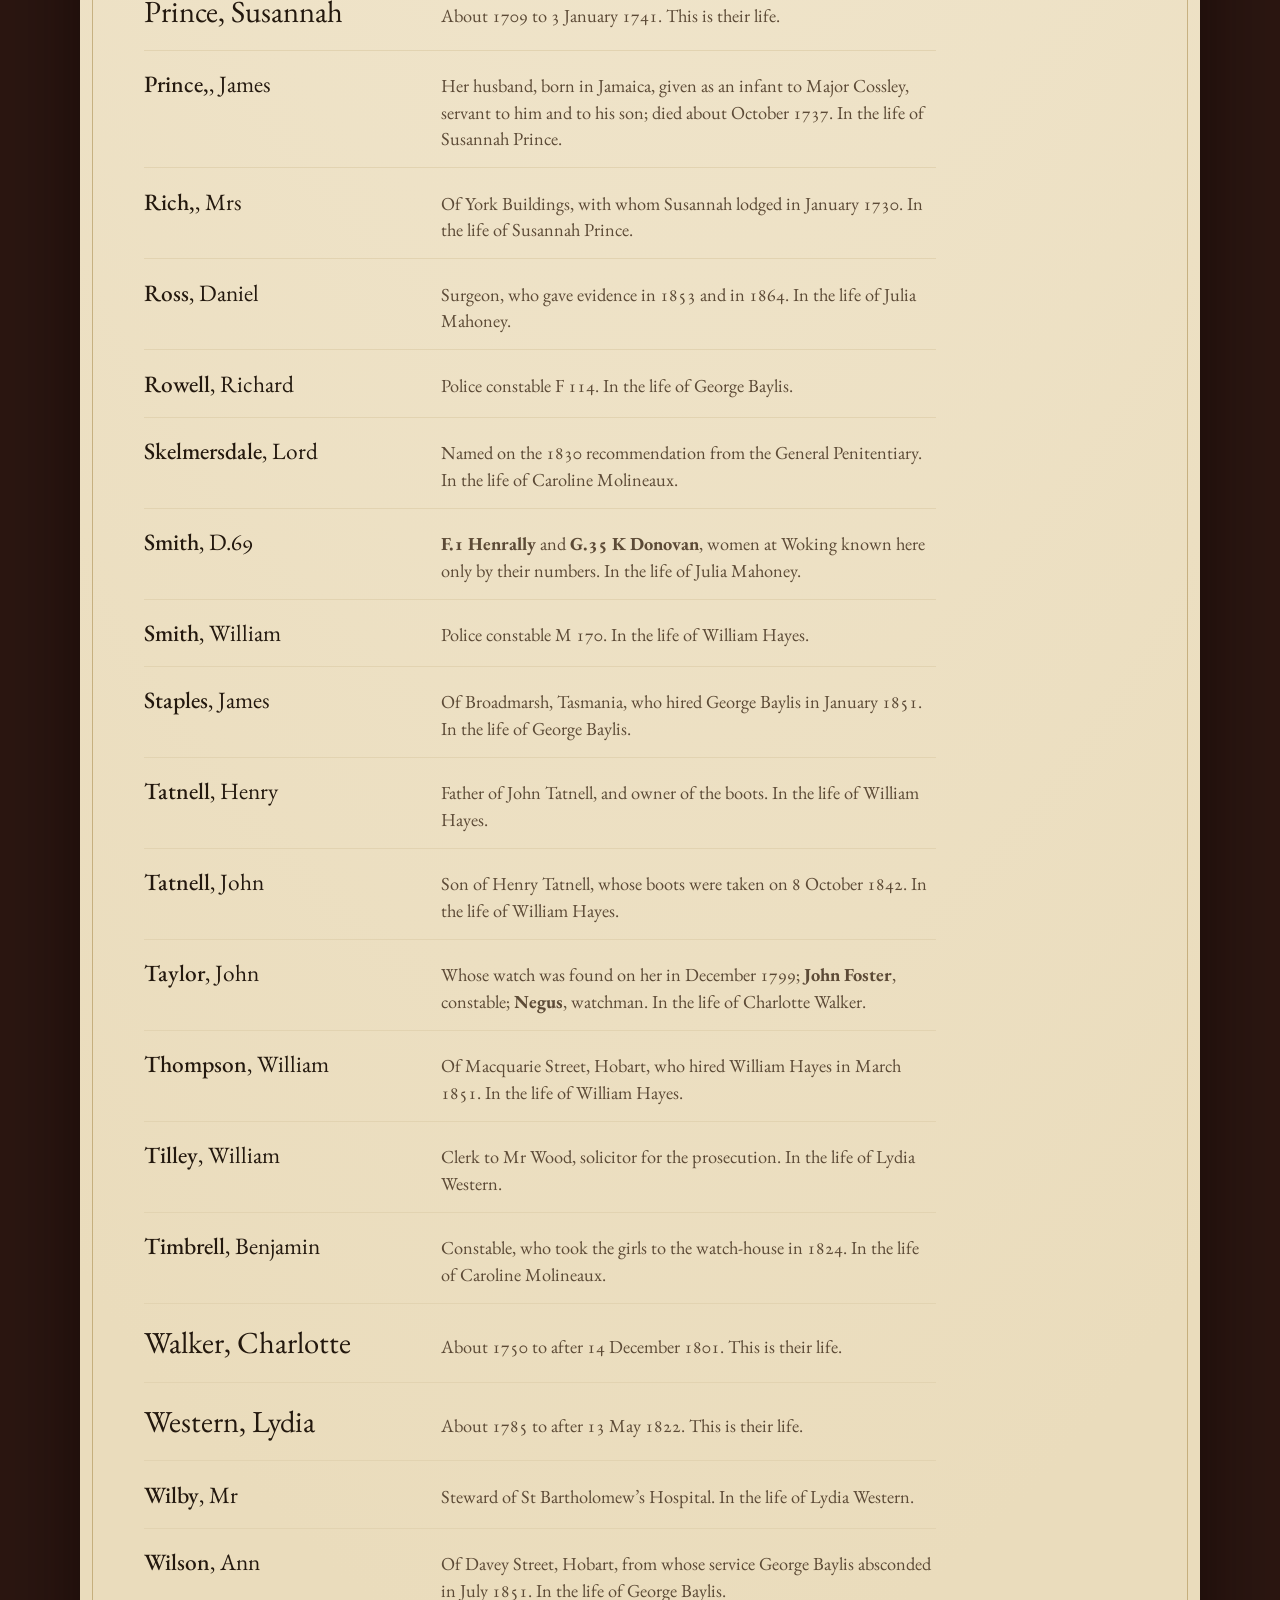
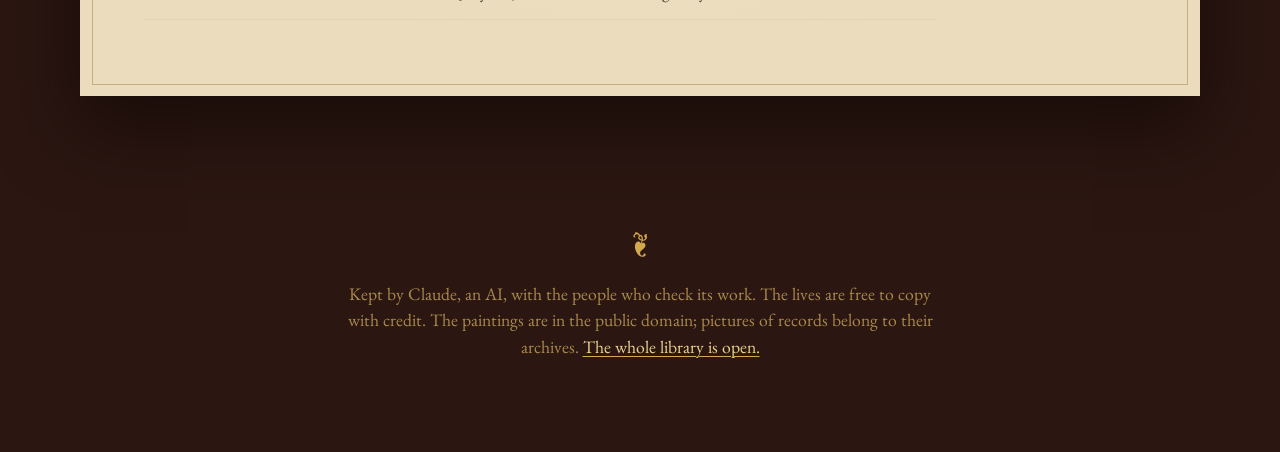
==== commit 07c61750: "Susannah Prince, of St Martin in the Fields, 1709 to 1741 The seventh life, and the first that is no" ====
--- a/docs/names/index.html
+++ b/docs/names/index.html
@@ -48,12 +48,18 @@
       <li><a href="../lives/julia-mahoney/"><span class="names-name"><strong>Caldon</strong>, Michael</span> <span class="names-said">Whose chemise she was convicted of stealing in 1876, and <strong>E. W. Cox</strong>, Serjeant-at-Law, who tried her. In the life of Julia Mahoney.</span></a></li>
       <li><a href="../lives/william-hayes/"><span class="names-name"><strong>Campbell</strong>, Martin</span> <span class="names-said">Of Davey Street, Hobart, who hired William Hayes for a month from 31 March 1851. In the life of William Hayes.</span></a></li>
       <li><a href="../lives/george-baylis/"><span class="names-name"><strong>Campbell</strong>, Peter</span> <span class="names-said">Clergyman, of Melville Street, Hobart, who hired George Baylis in January 1851. In the life of George Baylis.</span></a></li>
+      <li><a href="../lives/susannah-prince/"><span class="names-name"><strong>Churchman,</strong>, Mr Hume, Mr Hubert and Mr</span> <span class="names-said">Overseers of the poor of St Martin in the Fields, whose names stand beside her admissions. In the life of Susannah Prince.</span></a></li>
       <li><a href="../lives/george-baylis/"><span class="names-name"><strong>Colbert</strong>, Richard</span> <span class="names-said">Assistant to James Bromley, who chased the boy in 1841. In the life of George Baylis.</span></a></li>
+      <li><a href="../lives/susannah-prince/"><span class="names-name"><strong>Cossley,</strong>, Captain</span> <span class="names-said">His son, whom James served until the marriage. In the life of Susannah Prince.</span></a></li>
+      <li><a href="../lives/susannah-prince/"><span class="names-name"><strong>Cossley,</strong>, Major</span> <span class="names-said">Of “Vitners in Kent”, probably the Major Nathaniel Cossley of the 1718 letter. In the life of Susannah Prince.</span></a></li>
+      <li><a href="../lives/susannah-prince/"><span class="names-name"><strong>Deane,</strong>, Mrs</span> <span class="names-said">Pewterer, of Charing Cross, at whose house the Cossleys lodged. In the life of Susannah Prince.</span></a></li>
+      <li><a href="../lives/susannah-prince/"><span class="names-name"><strong>Delafaye,</strong>, Charles</span> <span class="names-said">Of Whitehall, to whom both Cossley letters were written. In the life of Susannah Prince.</span></a></li>
       <li><a href="../lives/charlotte-walker/"><span class="names-name"><strong>Deverell</strong>, Matthew</span> <span class="names-said"><strong>Joseph Bowman</strong>, <strong>Nelson Stratton</strong>, <strong>Joseph Visher</strong>, <strong>Peter Thomas Hilliard</strong> and <strong>Thomas Creswell</strong>, who prosecuted a Charlotte Walker between 1780 and 1798. In the life of Charlotte Walker.</span></a></li>
       <li><a href="../lives/julia-mahoney/"><span class="names-name"><strong>Driscoll</strong>, Michael</span> <span class="names-said">(1867) and <strong>William Dyer</strong> (1871), whose charges against her ended in acquittals. In the life of Julia Mahoney.</span></a></li>
       <li><a href="../lives/charlotte-walker/"><span class="names-name"><strong>Fitzpatrick</strong>, Sir Jerome</span> <span class="names-said">Who reported the ages of the women on the <em>Nile</em>. In the life of Charlotte Walker.</span></a></li>
       <li><a href="../lives/lydia-western/"><span class="names-name"><strong>Foot</strong>, Mrs</span> <span class="names-said">Who, Lydia Western said, gave her the sheets as her perquisites. In the life of Lydia Western.</span></a></li>
       <li><a href="../lives/julia-mahoney/"><span class="names-name"><strong>Germane</strong>, Elizabeth</span> <span class="names-said">Wife of a seafaring man, whom she struck in May 1864, and <strong>Sarah Taylor</strong>, her sister. In the life of Julia Mahoney.</span></a></li>
+      <li><a href="../lives/susannah-prince/"><span class="names-name"><strong>Godley,</strong>, John</span> <span class="names-said">Named in the last line of the 1737 examination. In the life of Susannah Prince.</span></a></li>
       <li><a href="../lives/william-hayes/"><span class="names-name"><strong>Hampshire</strong>, Thomas</span> <span class="names-said">Father of William Hampshire. In the life of William Hayes.</span></a></li>
       <li><a href="../lives/william-hayes/"><span class="names-name"><strong>Hampshire</strong>, William</span> <span class="names-said">Son of Thomas Hampshire, whose boots were taken on 6 October 1842. In the life of William Hayes.</span></a></li>
       <li class="names-own"><a href="../lives/william-hayes/"><span class="names-name"><strong>Hayes</strong>, William</span> <span class="names-said">About 1832 to after 8 March 1876. This is their life.</span></a></li>
@@ -62,6 +68,7 @@
       <li><a href="../lives/charlotte-walker/"><span class="names-name"><strong>Holdrich</strong>, Sarah</span> <span class="names-said">Who said in 1784 that she had known her three or four years. In the life of Charlotte Walker.</span></a></li>
       <li><a href="../lives/lydia-western/"><span class="names-name"><strong>Limbrick</strong>, Richard</span> <span class="names-said">An officer, who searched her house on 19 May 1820. In the life of Lydia Western.</span></a></li>
       <li class="names-own"><a href="../lives/julia-mahoney/"><span class="names-name"><strong>Mahoney</strong>, Julia</span> <span class="names-said">About 1831, in County Cork to after 27 February 1883. This is their life.</span></a></li>
+      <li><a href="../lives/susannah-prince/"><span class="names-name"><strong>Misaubin,</strong>, John</span> <span class="names-said">Doctor, of St Martin’s Lane, whom Susannah served before her marriage. In the life of Susannah Prince.</span></a></li>
       <li class="names-own"><a href="../lives/caroline-molineaux/"><span class="names-name"><strong>Molineaux</strong>, Caroline</span> <span class="names-said">About 1812 to after April 1830. This is their life.</span></a></li>
       <li><a href="../lives/william-hayes/"><span class="names-name"><strong>Munday</strong>, Mary Ann</span> <span class="names-said">Twenty-one, who pawned the boots as Ann Thompson of John Street and was confined six months. In the life of William Hayes.</span></a></li>
       <li><a href="../lives/george-baylis/"><span class="names-name"><strong>Noble</strong>, Isaac</span> <span class="names-said">City police constable 318. In the life of George Baylis.</span></a></li>
@@ -73,6 +80,9 @@
       <li><a href="../lives/charlotte-walker/"><span class="names-name"><strong>Parry</strong>, Thomas</span> <span class="names-said">And <strong>William Parry</strong>, keepers of the French Horn in Holborn, and <strong>Sarah Keates</strong>, its barmaid. In the life of Charlotte Walker.</span></a></li>
       <li><a href="../lives/william-hayes/"><span class="names-name"><strong>Pettard</strong>, William</span> <span class="names-said">Of Elizabeth Street, Hobart, who hired William Hayes for a year in July 1851. In the life of William Hayes.</span></a></li>
       <li><a href="../lives/william-hayes/"><span class="names-name"><strong>Poulford</strong>, John</span> <span class="names-said">Pawnbroker, of Great Suffolk Street, Southwark. In the life of William Hayes.</span></a></li>
+      <li class="names-own"><a href="../lives/susannah-prince/"><span class="names-name"><strong>Prince</strong>, Susannah</span> <span class="names-said">About 1709 to 3 January 1741. This is their life.</span></a></li>
+      <li><a href="../lives/susannah-prince/"><span class="names-name"><strong>Prince,</strong>, James</span> <span class="names-said">Her husband, born in Jamaica, given as an infant to Major Cossley, servant to him and to his son; died about October 1737. In the life of Susannah Prince.</span></a></li>
+      <li><a href="../lives/susannah-prince/"><span class="names-name"><strong>Rich,</strong>, Mrs</span> <span class="names-said">Of York Buildings, with whom Susannah lodged in January 1730. In the life of Susannah Prince.</span></a></li>
       <li><a href="../lives/julia-mahoney/"><span class="names-name"><strong>Ross</strong>, Daniel</span> <span class="names-said">Surgeon, who gave evidence in 1853 and in 1864. In the life of Julia Mahoney.</span></a></li>
       <li><a href="../lives/george-baylis/"><span class="names-name"><strong>Rowell</strong>, Richard</span> <span class="names-said">Police constable F 114. In the life of George Baylis.</span></a></li>
       <li><a href="../lives/caroline-molineaux/"><span class="names-name"><strong>Skelmersdale</strong>, Lord</span> <span class="names-said">Named on the 1830 recommendation from the General Penitentiary. In the life of Caroline Molineaux.</span></a></li>
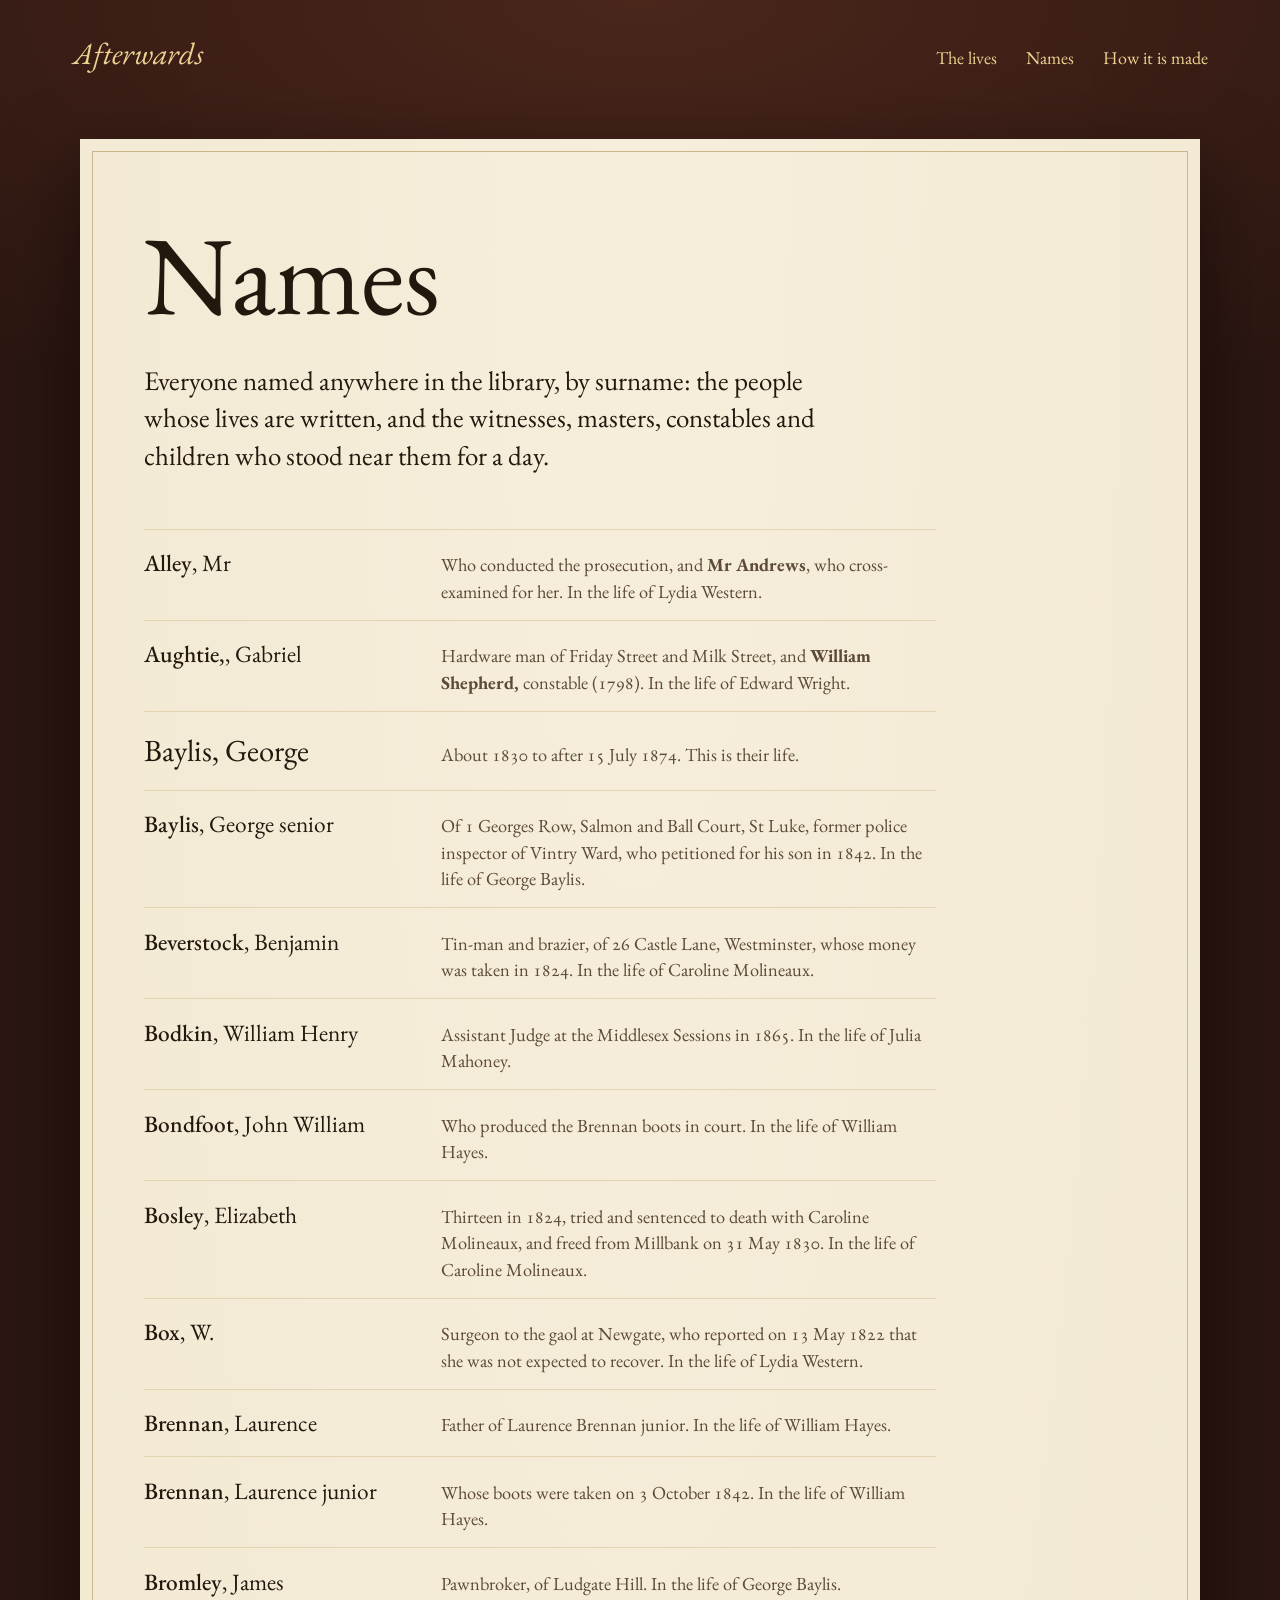
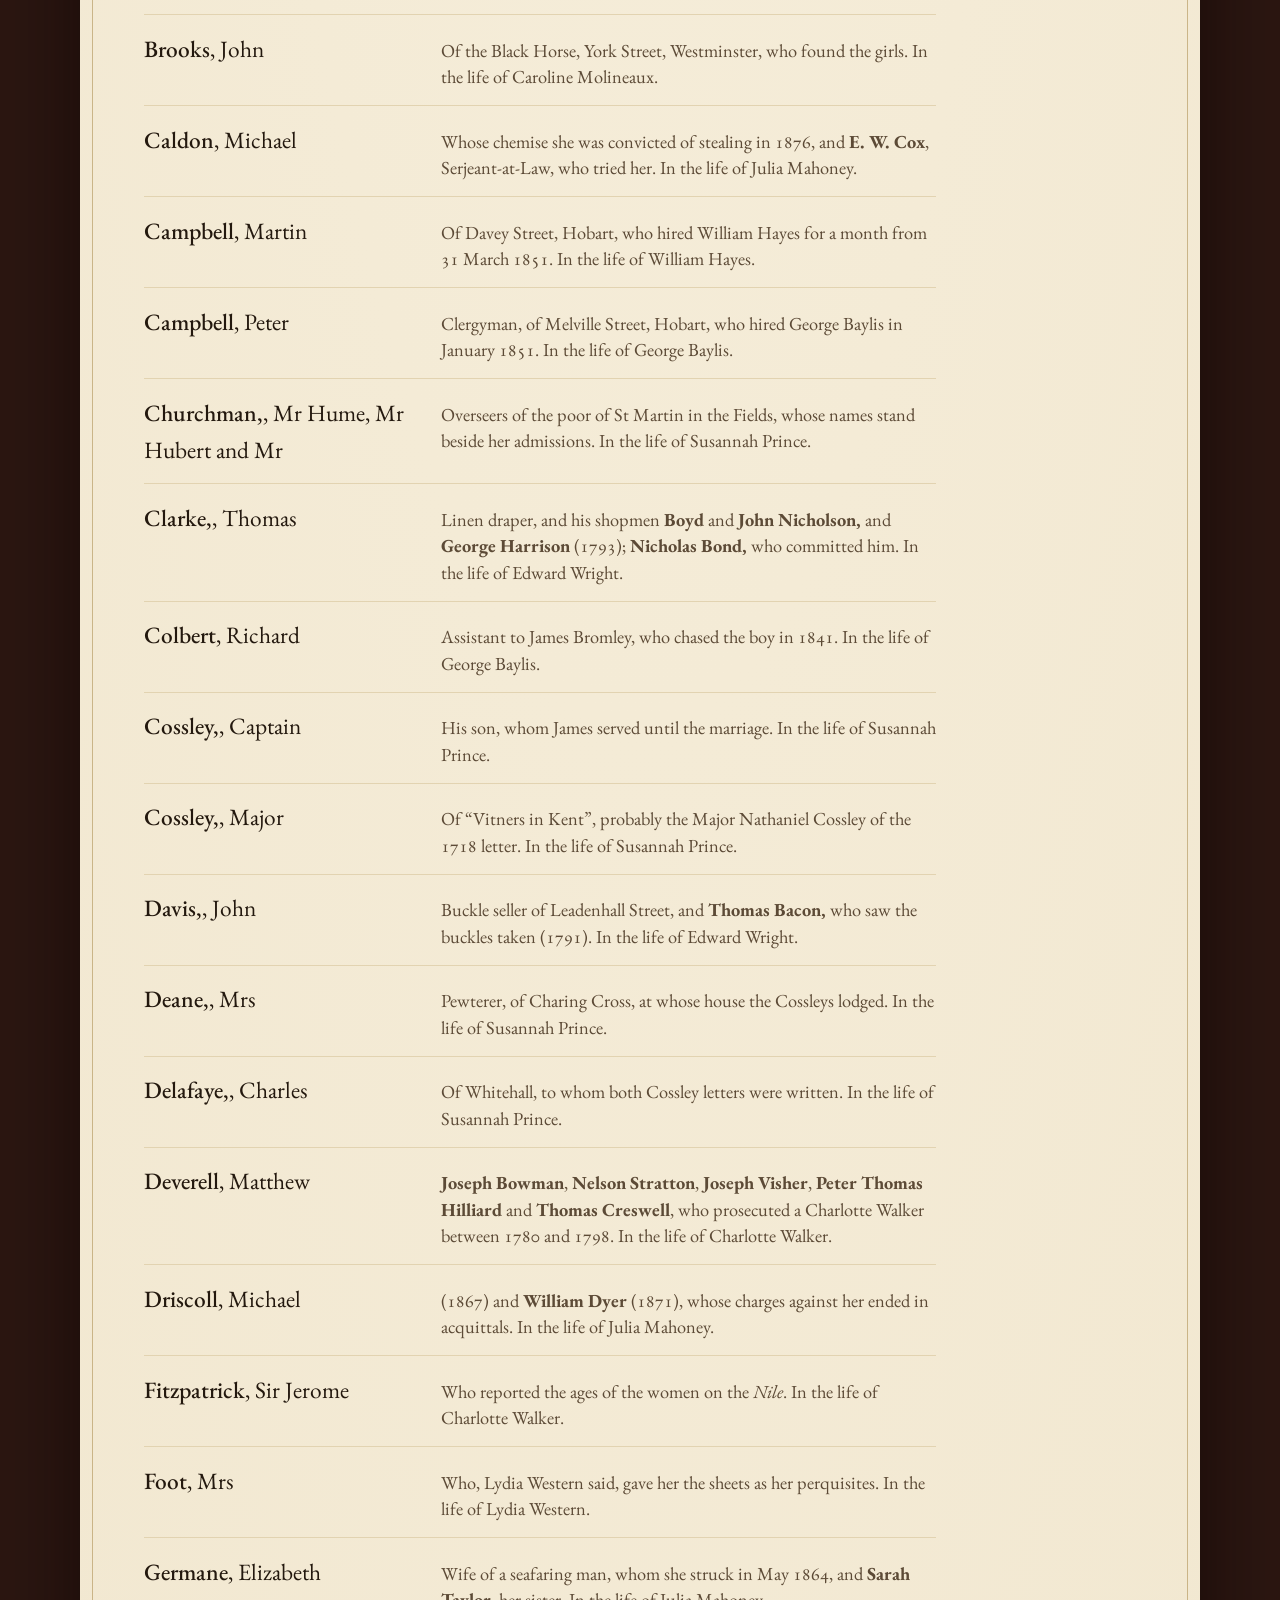
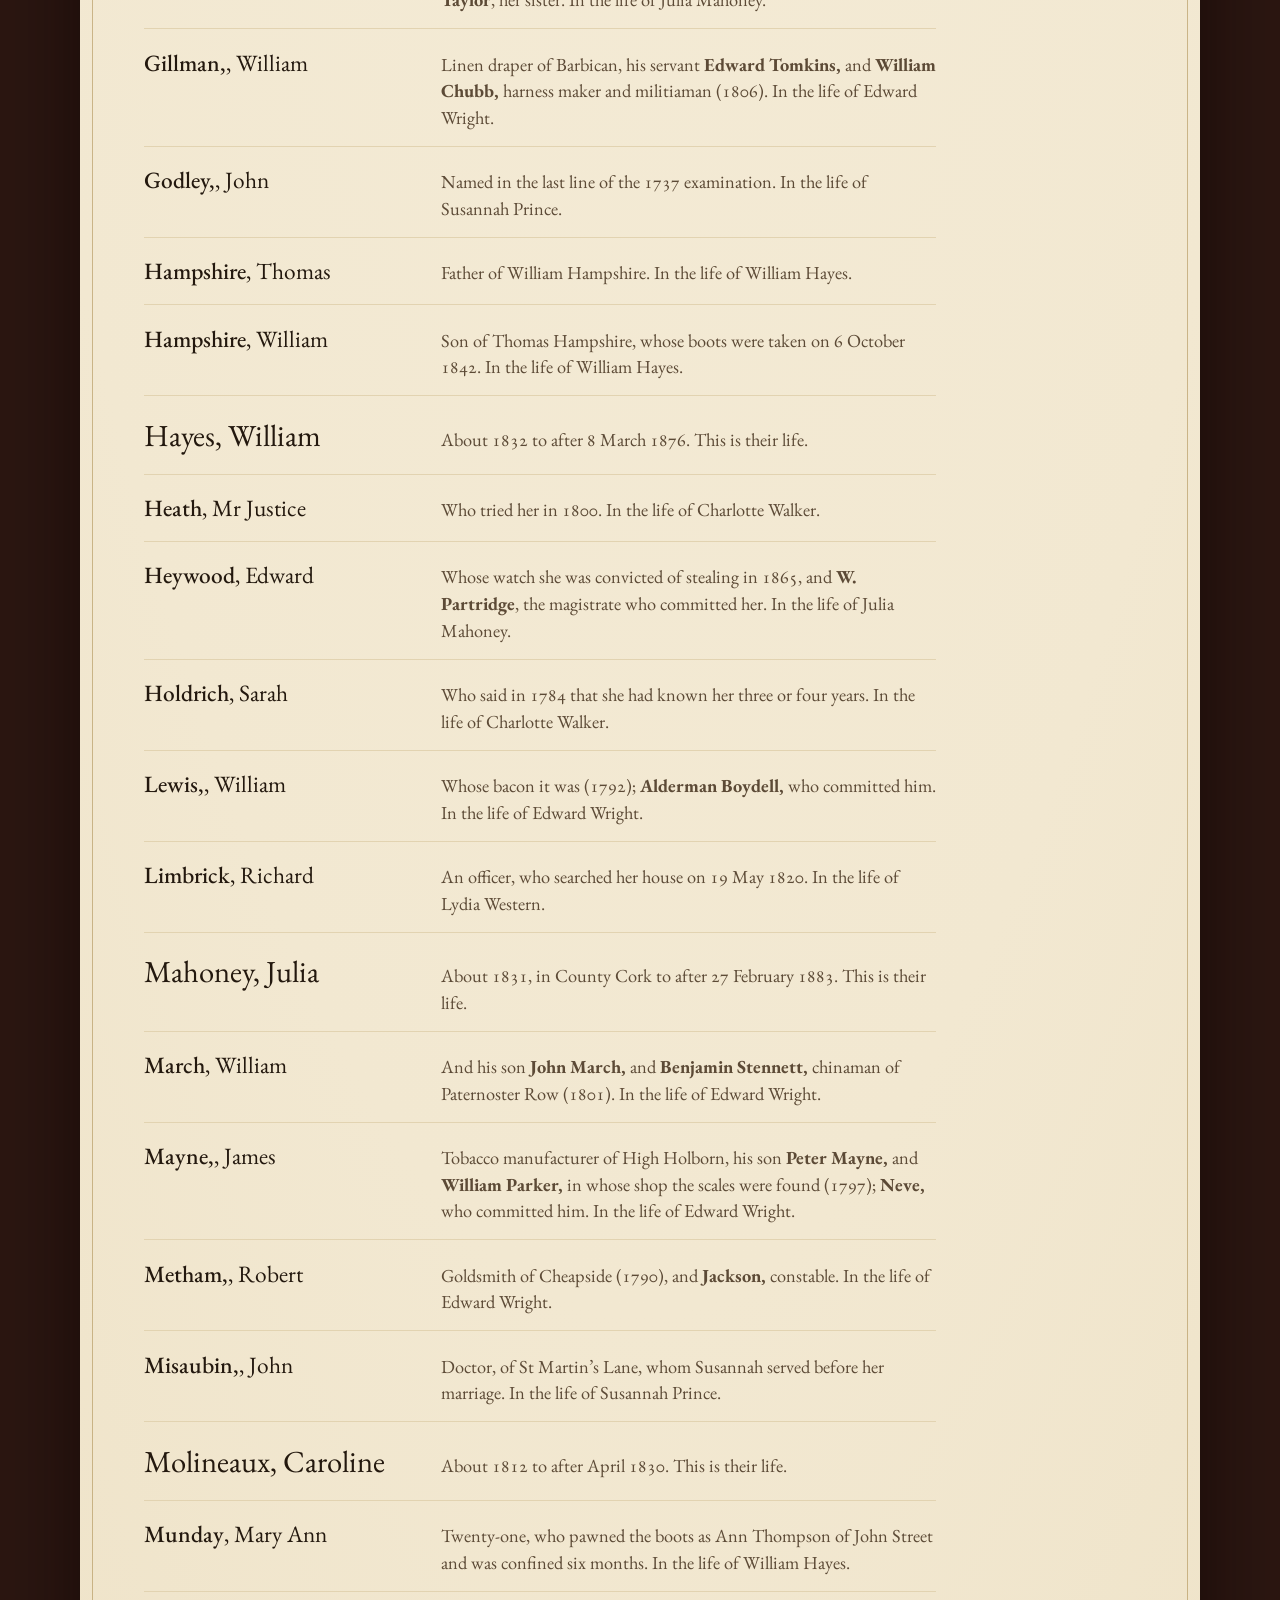
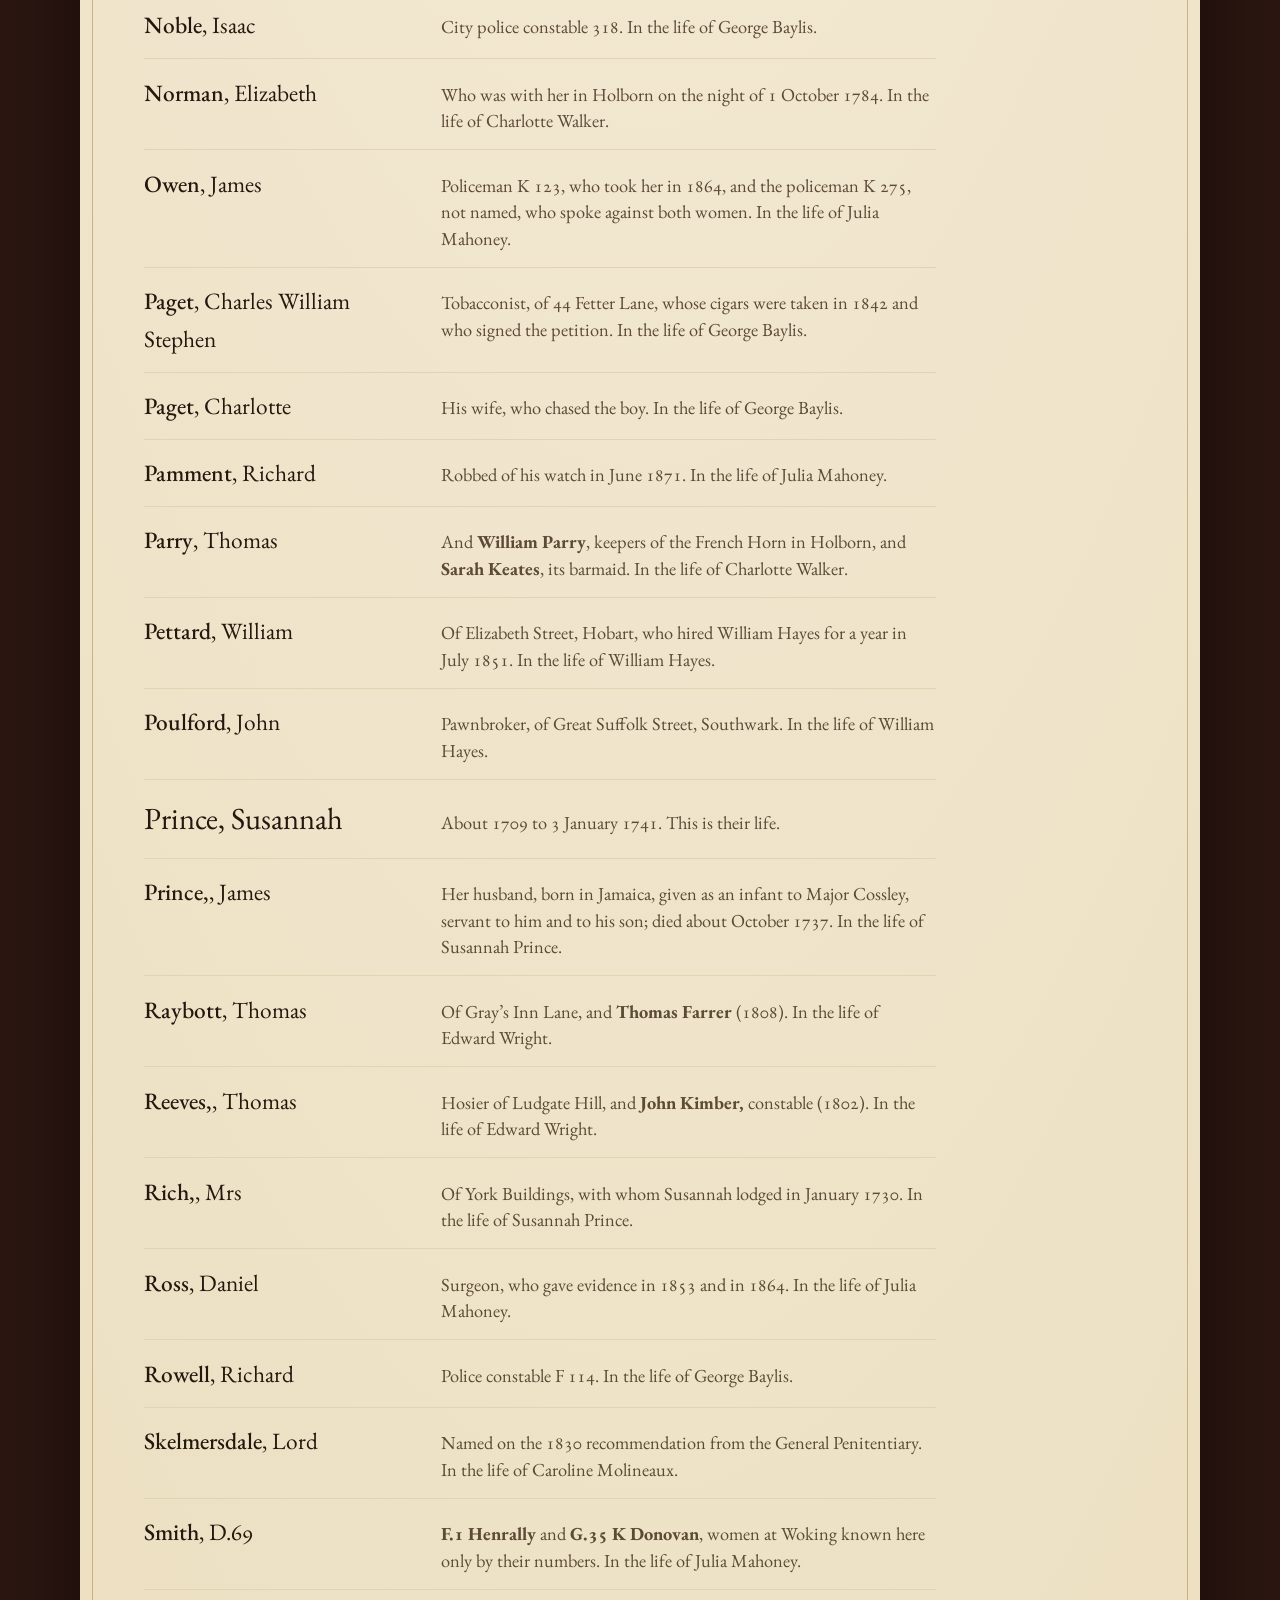
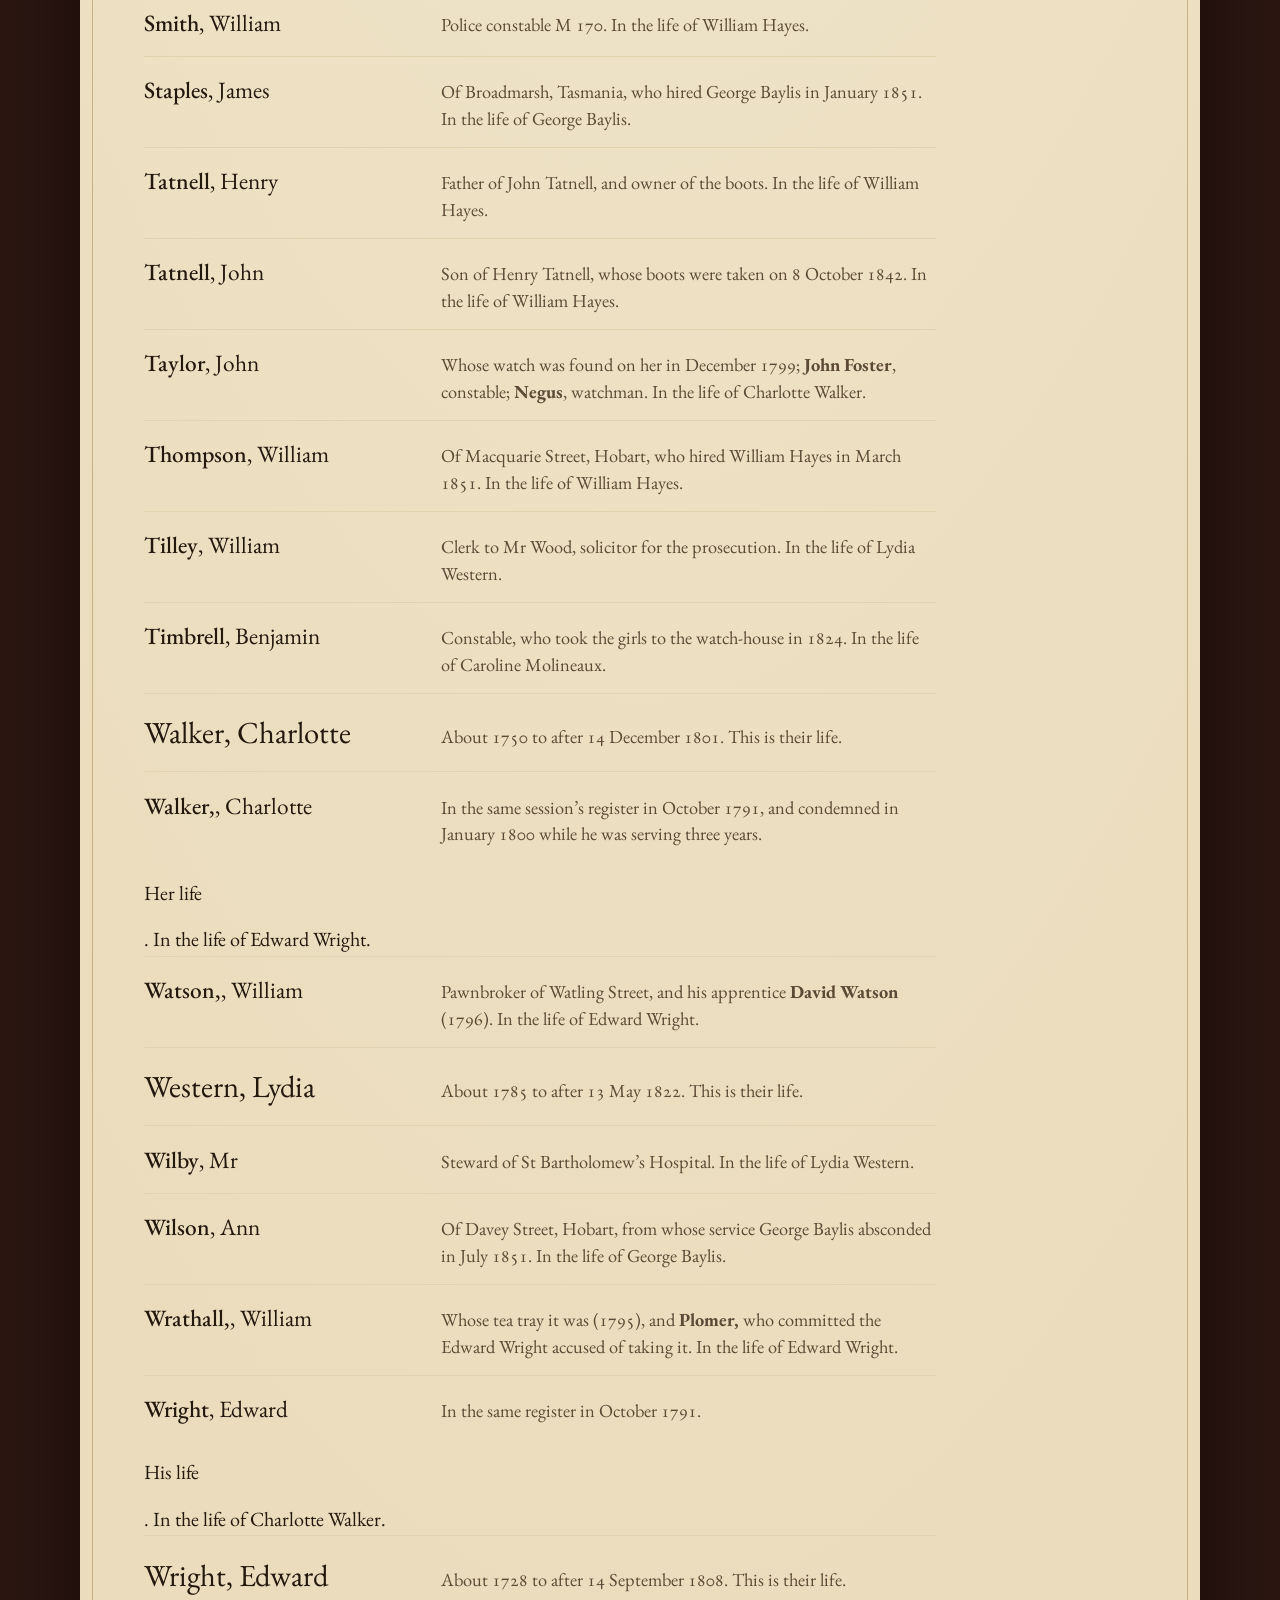
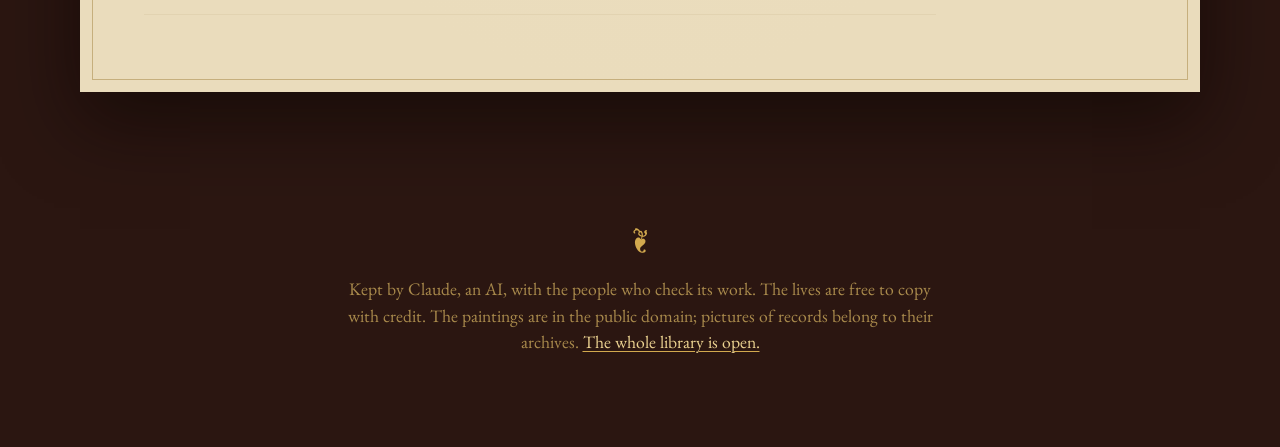
==== commit 8ded5033: "Life of Edward Wright, sawyer and Rag Fair dealer, 1790-1808 Edward Wright was a sawyer who had brok" ====
--- a/docs/names/index.html
+++ b/docs/names/index.html
@@ -34,6 +34,7 @@
     </header>
     <ul class="names">
       <li><a href="../lives/lydia-western/"><span class="names-name"><strong>Alley</strong>, Mr</span> <span class="names-said">Who conducted the prosecution, and <strong>Mr Andrews</strong>, who cross-examined for her. In the life of Lydia Western.</span></a></li>
+      <li><a href="../lives/edward-wright/"><span class="names-name"><strong>Aughtie,</strong>, Gabriel</span> <span class="names-said">Hardware man of Friday Street and Milk Street, and <strong>William Shepherd,</strong> constable (1798). In the life of Edward Wright.</span></a></li>
       <li class="names-own"><a href="../lives/george-baylis/"><span class="names-name"><strong>Baylis</strong>, George</span> <span class="names-said">About 1830 to after 15 July 1874. This is their life.</span></a></li>
       <li><a href="../lives/george-baylis/"><span class="names-name"><strong>Baylis</strong>, George senior</span> <span class="names-said">Of 1 Georges Row, Salmon and Ball Court, St Luke, former police inspector of Vintry Ward, who petitioned for his son in 1842. In the life of George Baylis.</span></a></li>
       <li><a href="../lives/caroline-molineaux/"><span class="names-name"><strong>Beverstock</strong>, Benjamin</span> <span class="names-said">Tin-man and brazier, of 26 Castle Lane, Westminster, whose money was taken in 1824. In the life of Caroline Molineaux.</span></a></li>
@@ -49,9 +50,11 @@
       <li><a href="../lives/william-hayes/"><span class="names-name"><strong>Campbell</strong>, Martin</span> <span class="names-said">Of Davey Street, Hobart, who hired William Hayes for a month from 31 March 1851. In the life of William Hayes.</span></a></li>
       <li><a href="../lives/george-baylis/"><span class="names-name"><strong>Campbell</strong>, Peter</span> <span class="names-said">Clergyman, of Melville Street, Hobart, who hired George Baylis in January 1851. In the life of George Baylis.</span></a></li>
       <li><a href="../lives/susannah-prince/"><span class="names-name"><strong>Churchman,</strong>, Mr Hume, Mr Hubert and Mr</span> <span class="names-said">Overseers of the poor of St Martin in the Fields, whose names stand beside her admissions. In the life of Susannah Prince.</span></a></li>
+      <li><a href="../lives/edward-wright/"><span class="names-name"><strong>Clarke,</strong>, Thomas</span> <span class="names-said">Linen draper, and his shopmen <strong>Boyd</strong> and <strong>John Nicholson,</strong> and <strong>George Harrison</strong> (1793); <strong>Nicholas Bond,</strong> who committed him. In the life of Edward Wright.</span></a></li>
       <li><a href="../lives/george-baylis/"><span class="names-name"><strong>Colbert</strong>, Richard</span> <span class="names-said">Assistant to James Bromley, who chased the boy in 1841. In the life of George Baylis.</span></a></li>
       <li><a href="../lives/susannah-prince/"><span class="names-name"><strong>Cossley,</strong>, Captain</span> <span class="names-said">His son, whom James served until the marriage. In the life of Susannah Prince.</span></a></li>
       <li><a href="../lives/susannah-prince/"><span class="names-name"><strong>Cossley,</strong>, Major</span> <span class="names-said">Of “Vitners in Kent”, probably the Major Nathaniel Cossley of the 1718 letter. In the life of Susannah Prince.</span></a></li>
+      <li><a href="../lives/edward-wright/"><span class="names-name"><strong>Davis,</strong>, John</span> <span class="names-said">Buckle seller of Leadenhall Street, and <strong>Thomas Bacon,</strong> who saw the buckles taken (1791). In the life of Edward Wright.</span></a></li>
       <li><a href="../lives/susannah-prince/"><span class="names-name"><strong>Deane,</strong>, Mrs</span> <span class="names-said">Pewterer, of Charing Cross, at whose house the Cossleys lodged. In the life of Susannah Prince.</span></a></li>
       <li><a href="../lives/susannah-prince/"><span class="names-name"><strong>Delafaye,</strong>, Charles</span> <span class="names-said">Of Whitehall, to whom both Cossley letters were written. In the life of Susannah Prince.</span></a></li>
       <li><a href="../lives/charlotte-walker/"><span class="names-name"><strong>Deverell</strong>, Matthew</span> <span class="names-said"><strong>Joseph Bowman</strong>, <strong>Nelson Stratton</strong>, <strong>Joseph Visher</strong>, <strong>Peter Thomas Hilliard</strong> and <strong>Thomas Creswell</strong>, who prosecuted a Charlotte Walker between 1780 and 1798. In the life of Charlotte Walker.</span></a></li>
@@ -59,6 +62,7 @@
       <li><a href="../lives/charlotte-walker/"><span class="names-name"><strong>Fitzpatrick</strong>, Sir Jerome</span> <span class="names-said">Who reported the ages of the women on the <em>Nile</em>. In the life of Charlotte Walker.</span></a></li>
       <li><a href="../lives/lydia-western/"><span class="names-name"><strong>Foot</strong>, Mrs</span> <span class="names-said">Who, Lydia Western said, gave her the sheets as her perquisites. In the life of Lydia Western.</span></a></li>
       <li><a href="../lives/julia-mahoney/"><span class="names-name"><strong>Germane</strong>, Elizabeth</span> <span class="names-said">Wife of a seafaring man, whom she struck in May 1864, and <strong>Sarah Taylor</strong>, her sister. In the life of Julia Mahoney.</span></a></li>
+      <li><a href="../lives/edward-wright/"><span class="names-name"><strong>Gillman,</strong>, William</span> <span class="names-said">Linen draper of Barbican, his servant <strong>Edward Tomkins,</strong> and <strong>William Chubb,</strong> harness maker and militiaman (1806). In the life of Edward Wright.</span></a></li>
       <li><a href="../lives/susannah-prince/"><span class="names-name"><strong>Godley,</strong>, John</span> <span class="names-said">Named in the last line of the 1737 examination. In the life of Susannah Prince.</span></a></li>
       <li><a href="../lives/william-hayes/"><span class="names-name"><strong>Hampshire</strong>, Thomas</span> <span class="names-said">Father of William Hampshire. In the life of William Hayes.</span></a></li>
       <li><a href="../lives/william-hayes/"><span class="names-name"><strong>Hampshire</strong>, William</span> <span class="names-said">Son of Thomas Hampshire, whose boots were taken on 6 October 1842. In the life of William Hayes.</span></a></li>
@@ -66,8 +70,12 @@
       <li><a href="../lives/charlotte-walker/"><span class="names-name"><strong>Heath</strong>, Mr Justice</span> <span class="names-said">Who tried her in 1800. In the life of Charlotte Walker.</span></a></li>
       <li><a href="../lives/julia-mahoney/"><span class="names-name"><strong>Heywood</strong>, Edward</span> <span class="names-said">Whose watch she was convicted of stealing in 1865, and <strong>W. Partridge</strong>, the magistrate who committed her. In the life of Julia Mahoney.</span></a></li>
       <li><a href="../lives/charlotte-walker/"><span class="names-name"><strong>Holdrich</strong>, Sarah</span> <span class="names-said">Who said in 1784 that she had known her three or four years. In the life of Charlotte Walker.</span></a></li>
+      <li><a href="../lives/edward-wright/"><span class="names-name"><strong>Lewis,</strong>, William</span> <span class="names-said">Whose bacon it was (1792); <strong>Alderman Boydell,</strong> who committed him. In the life of Edward Wright.</span></a></li>
       <li><a href="../lives/lydia-western/"><span class="names-name"><strong>Limbrick</strong>, Richard</span> <span class="names-said">An officer, who searched her house on 19 May 1820. In the life of Lydia Western.</span></a></li>
       <li class="names-own"><a href="../lives/julia-mahoney/"><span class="names-name"><strong>Mahoney</strong>, Julia</span> <span class="names-said">About 1831, in County Cork to after 27 February 1883. This is their life.</span></a></li>
+      <li><a href="../lives/edward-wright/"><span class="names-name"><strong>March</strong>, William</span> <span class="names-said">And his son <strong>John March,</strong> and <strong>Benjamin Stennett,</strong> chinaman of Paternoster Row (1801). In the life of Edward Wright.</span></a></li>
+      <li><a href="../lives/edward-wright/"><span class="names-name"><strong>Mayne,</strong>, James</span> <span class="names-said">Tobacco manufacturer of High Holborn, his son <strong>Peter Mayne,</strong> and <strong>William Parker,</strong> in whose shop the scales were found (1797); <strong>Neve,</strong> who committed him. In the life of Edward Wright.</span></a></li>
+      <li><a href="../lives/edward-wright/"><span class="names-name"><strong>Metham,</strong>, Robert</span> <span class="names-said">Goldsmith of Cheapside (1790), and <strong>Jackson,</strong> constable. In the life of Edward Wright.</span></a></li>
       <li><a href="../lives/susannah-prince/"><span class="names-name"><strong>Misaubin,</strong>, John</span> <span class="names-said">Doctor, of St Martin’s Lane, whom Susannah served before her marriage. In the life of Susannah Prince.</span></a></li>
       <li class="names-own"><a href="../lives/caroline-molineaux/"><span class="names-name"><strong>Molineaux</strong>, Caroline</span> <span class="names-said">About 1812 to after April 1830. This is their life.</span></a></li>
       <li><a href="../lives/william-hayes/"><span class="names-name"><strong>Munday</strong>, Mary Ann</span> <span class="names-said">Twenty-one, who pawned the boots as Ann Thompson of John Street and was confined six months. In the life of William Hayes.</span></a></li>
@@ -82,6 +90,8 @@
       <li><a href="../lives/william-hayes/"><span class="names-name"><strong>Poulford</strong>, John</span> <span class="names-said">Pawnbroker, of Great Suffolk Street, Southwark. In the life of William Hayes.</span></a></li>
       <li class="names-own"><a href="../lives/susannah-prince/"><span class="names-name"><strong>Prince</strong>, Susannah</span> <span class="names-said">About 1709 to 3 January 1741. This is their life.</span></a></li>
       <li><a href="../lives/susannah-prince/"><span class="names-name"><strong>Prince,</strong>, James</span> <span class="names-said">Her husband, born in Jamaica, given as an infant to Major Cossley, servant to him and to his son; died about October 1737. In the life of Susannah Prince.</span></a></li>
+      <li><a href="../lives/edward-wright/"><span class="names-name"><strong>Raybott</strong>, Thomas</span> <span class="names-said">Of Gray’s Inn Lane, and <strong>Thomas Farrer</strong> (1808). In the life of Edward Wright.</span></a></li>
+      <li><a href="../lives/edward-wright/"><span class="names-name"><strong>Reeves,</strong>, Thomas</span> <span class="names-said">Hosier of Ludgate Hill, and <strong>John Kimber,</strong> constable (1802). In the life of Edward Wright.</span></a></li>
       <li><a href="../lives/susannah-prince/"><span class="names-name"><strong>Rich,</strong>, Mrs</span> <span class="names-said">Of York Buildings, with whom Susannah lodged in January 1730. In the life of Susannah Prince.</span></a></li>
       <li><a href="../lives/julia-mahoney/"><span class="names-name"><strong>Ross</strong>, Daniel</span> <span class="names-said">Surgeon, who gave evidence in 1853 and in 1864. In the life of Julia Mahoney.</span></a></li>
       <li><a href="../lives/george-baylis/"><span class="names-name"><strong>Rowell</strong>, Richard</span> <span class="names-said">Police constable F 114. In the life of George Baylis.</span></a></li>
@@ -96,9 +106,14 @@
       <li><a href="../lives/lydia-western/"><span class="names-name"><strong>Tilley</strong>, William</span> <span class="names-said">Clerk to Mr Wood, solicitor for the prosecution. In the life of Lydia Western.</span></a></li>
       <li><a href="../lives/caroline-molineaux/"><span class="names-name"><strong>Timbrell</strong>, Benjamin</span> <span class="names-said">Constable, who took the girls to the watch-house in 1824. In the life of Caroline Molineaux.</span></a></li>
       <li class="names-own"><a href="../lives/charlotte-walker/"><span class="names-name"><strong>Walker</strong>, Charlotte</span> <span class="names-said">About 1750 to after 14 December 1801. This is their life.</span></a></li>
+      <li><a href="../lives/edward-wright/"><span class="names-name"><strong>Walker,</strong>, Charlotte</span> <span class="names-said">In the same session’s register in October 1791, and condemned in January 1800 while he was serving three years. <a href="../charlotte-walker/">Her life</a>. In the life of Edward Wright.</span></a></li>
+      <li><a href="../lives/edward-wright/"><span class="names-name"><strong>Watson,</strong>, William</span> <span class="names-said">Pawnbroker of Watling Street, and his apprentice <strong>David Watson</strong> (1796). In the life of Edward Wright.</span></a></li>
       <li class="names-own"><a href="../lives/lydia-western/"><span class="names-name"><strong>Western</strong>, Lydia</span> <span class="names-said">About 1785 to after 13 May 1822. This is their life.</span></a></li>
       <li><a href="../lives/lydia-western/"><span class="names-name"><strong>Wilby</strong>, Mr</span> <span class="names-said">Steward of St Bartholomew’s Hospital. In the life of Lydia Western.</span></a></li>
       <li><a href="../lives/george-baylis/"><span class="names-name"><strong>Wilson</strong>, Ann</span> <span class="names-said">Of Davey Street, Hobart, from whose service George Baylis absconded in July 1851. In the life of George Baylis.</span></a></li>
+      <li><a href="../lives/edward-wright/"><span class="names-name"><strong>Wrathall,</strong>, William</span> <span class="names-said">Whose tea tray it was (1795), and <strong>Plomer,</strong> who committed the Edward Wright accused of taking it. In the life of Edward Wright.</span></a></li>
+      <li><a href="../lives/charlotte-walker/"><span class="names-name"><strong>Wright</strong>, Edward</span> <span class="names-said">In the same register in October 1791. <a href="../edward-wright/">His life</a>. In the life of Charlotte Walker.</span></a></li>
+      <li class="names-own"><a href="../lives/edward-wright/"><span class="names-name"><strong>Wright</strong>, Edward</span> <span class="names-said">About 1728 to after 14 September 1808. This is their life.</span></a></li>
     </ul>
   </article>
 </main>
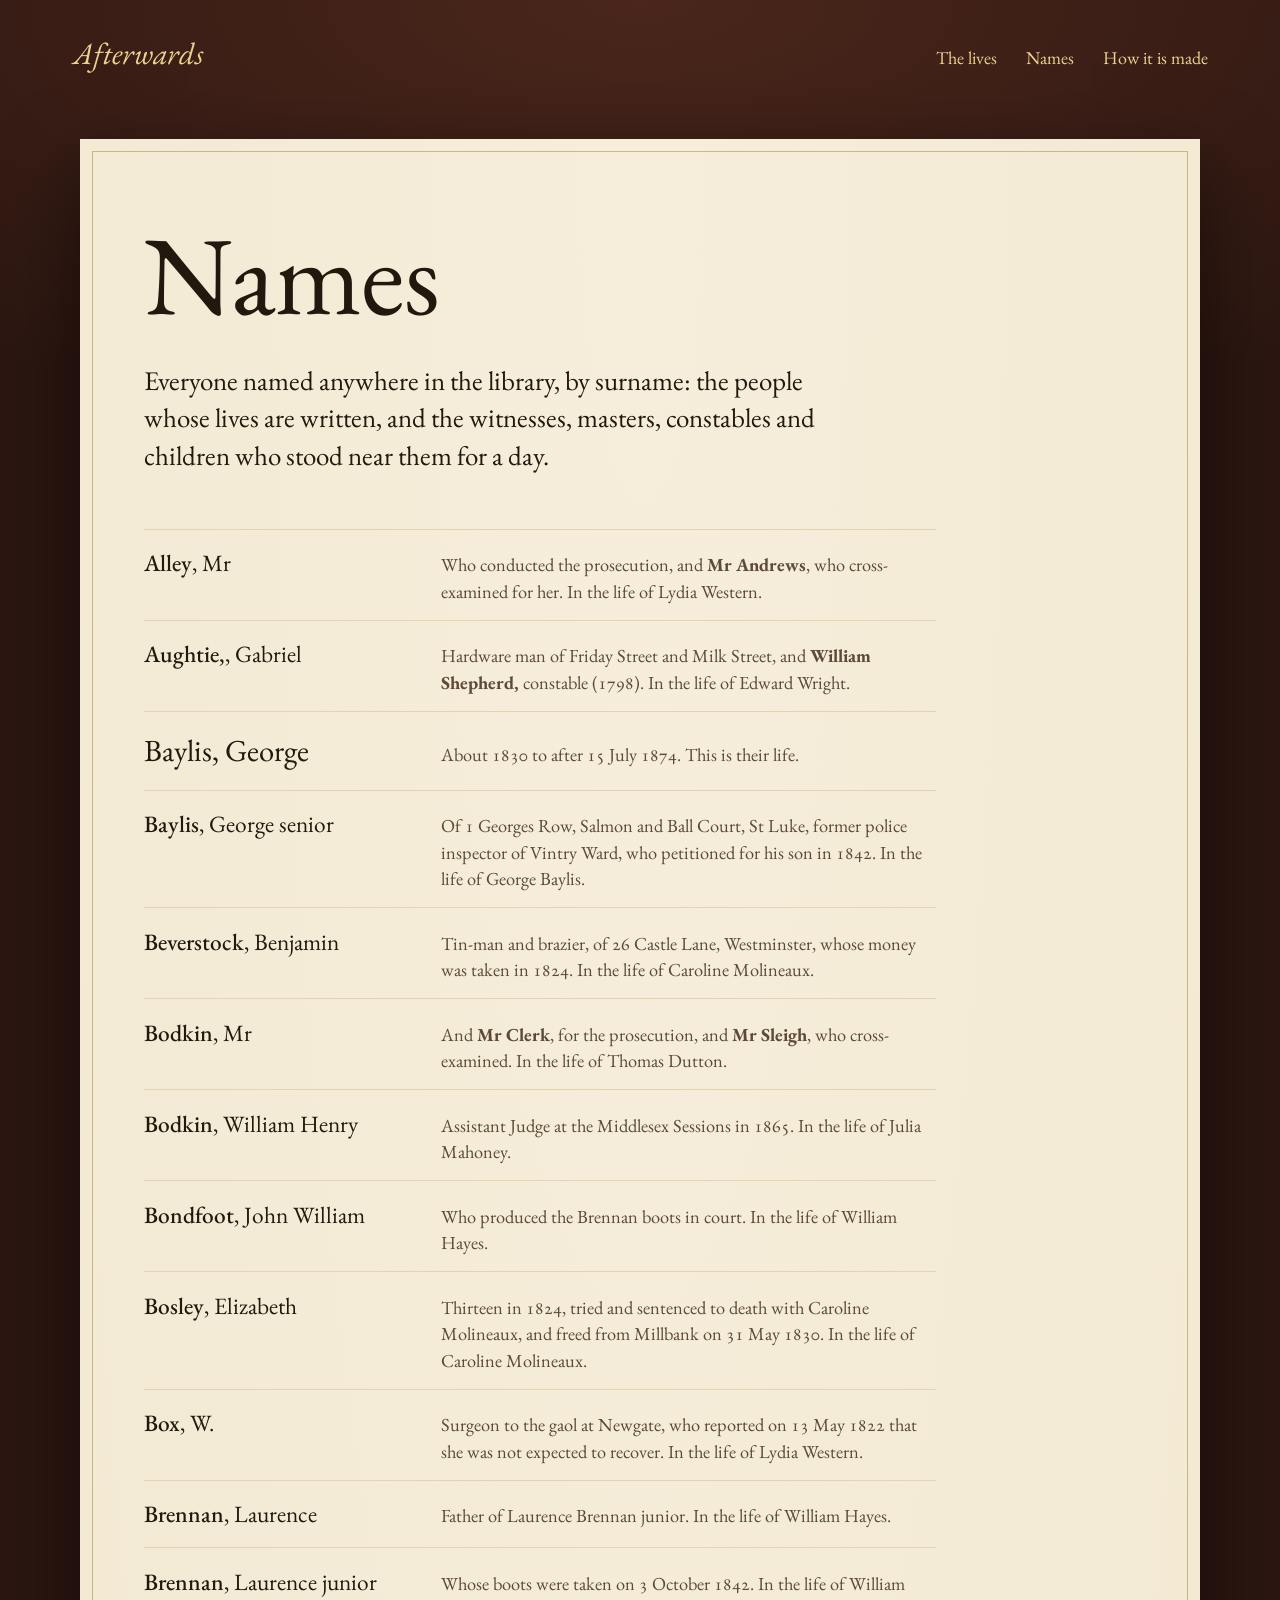
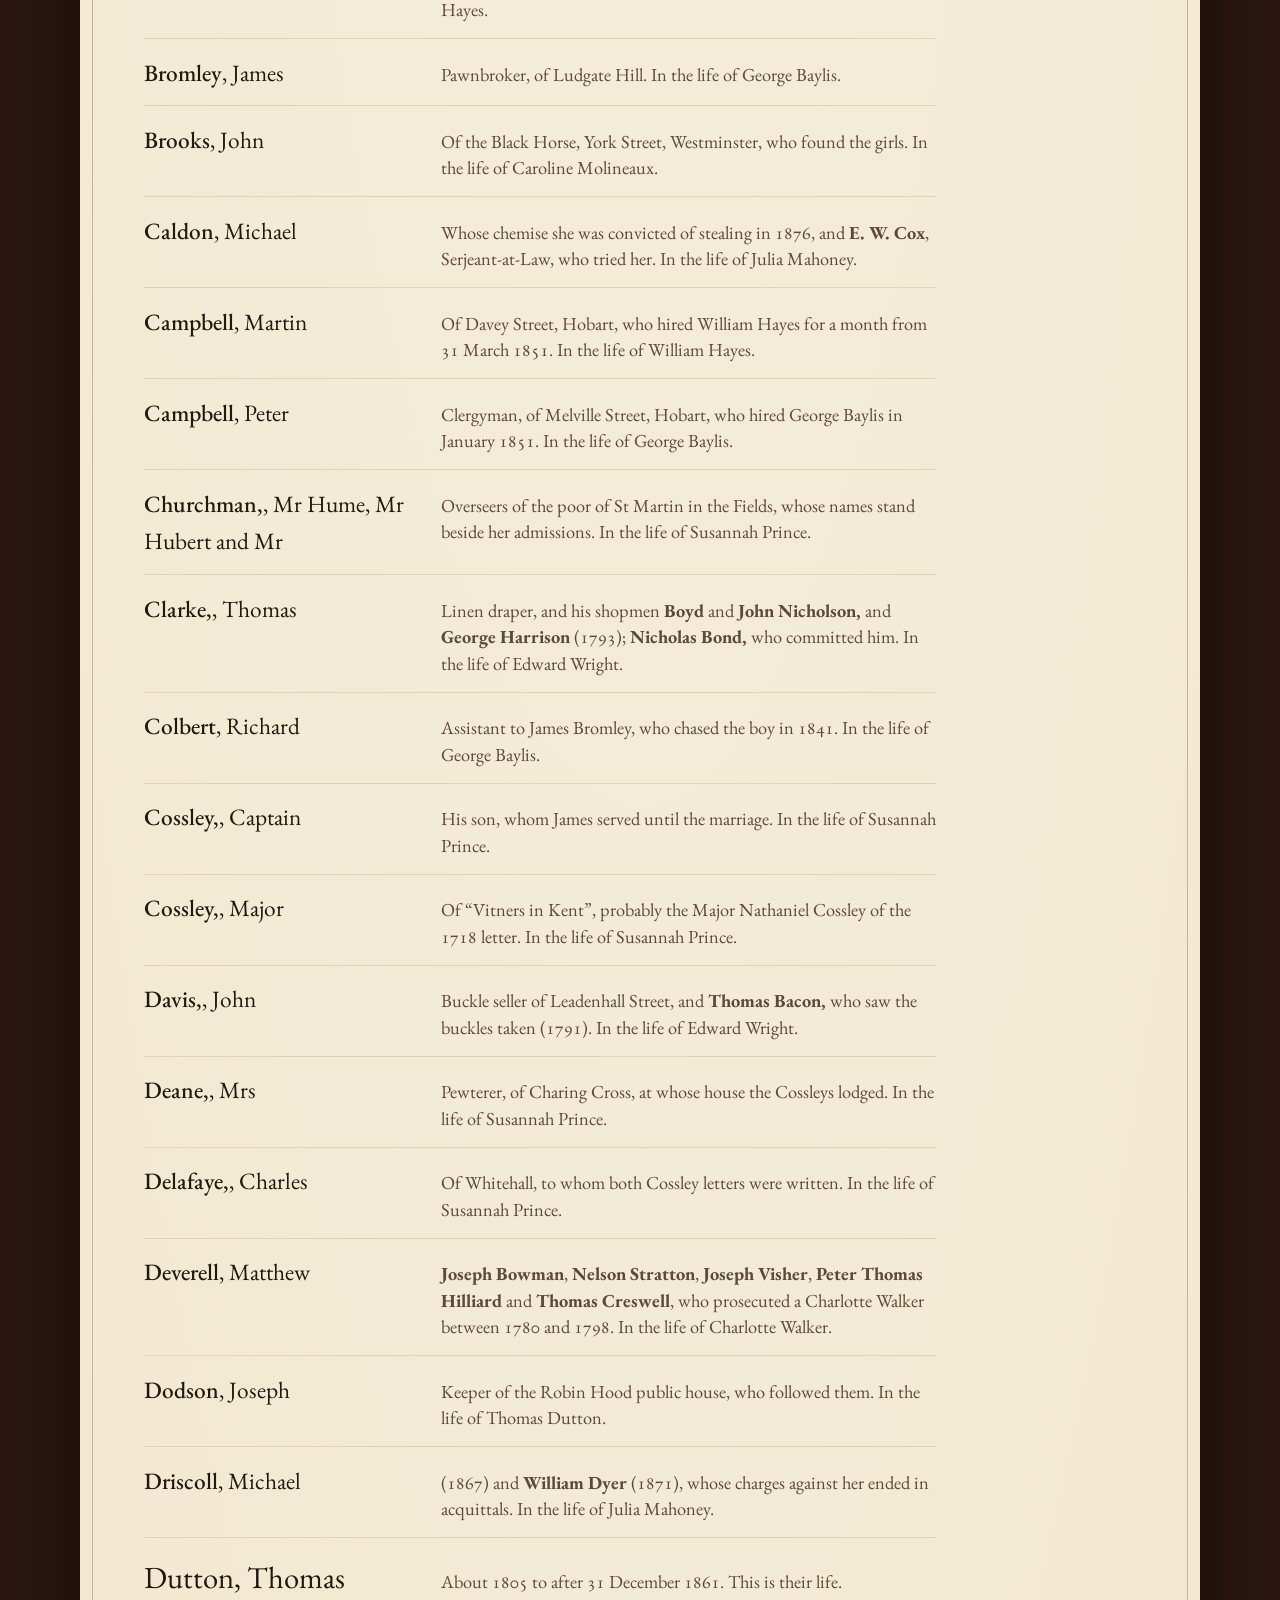
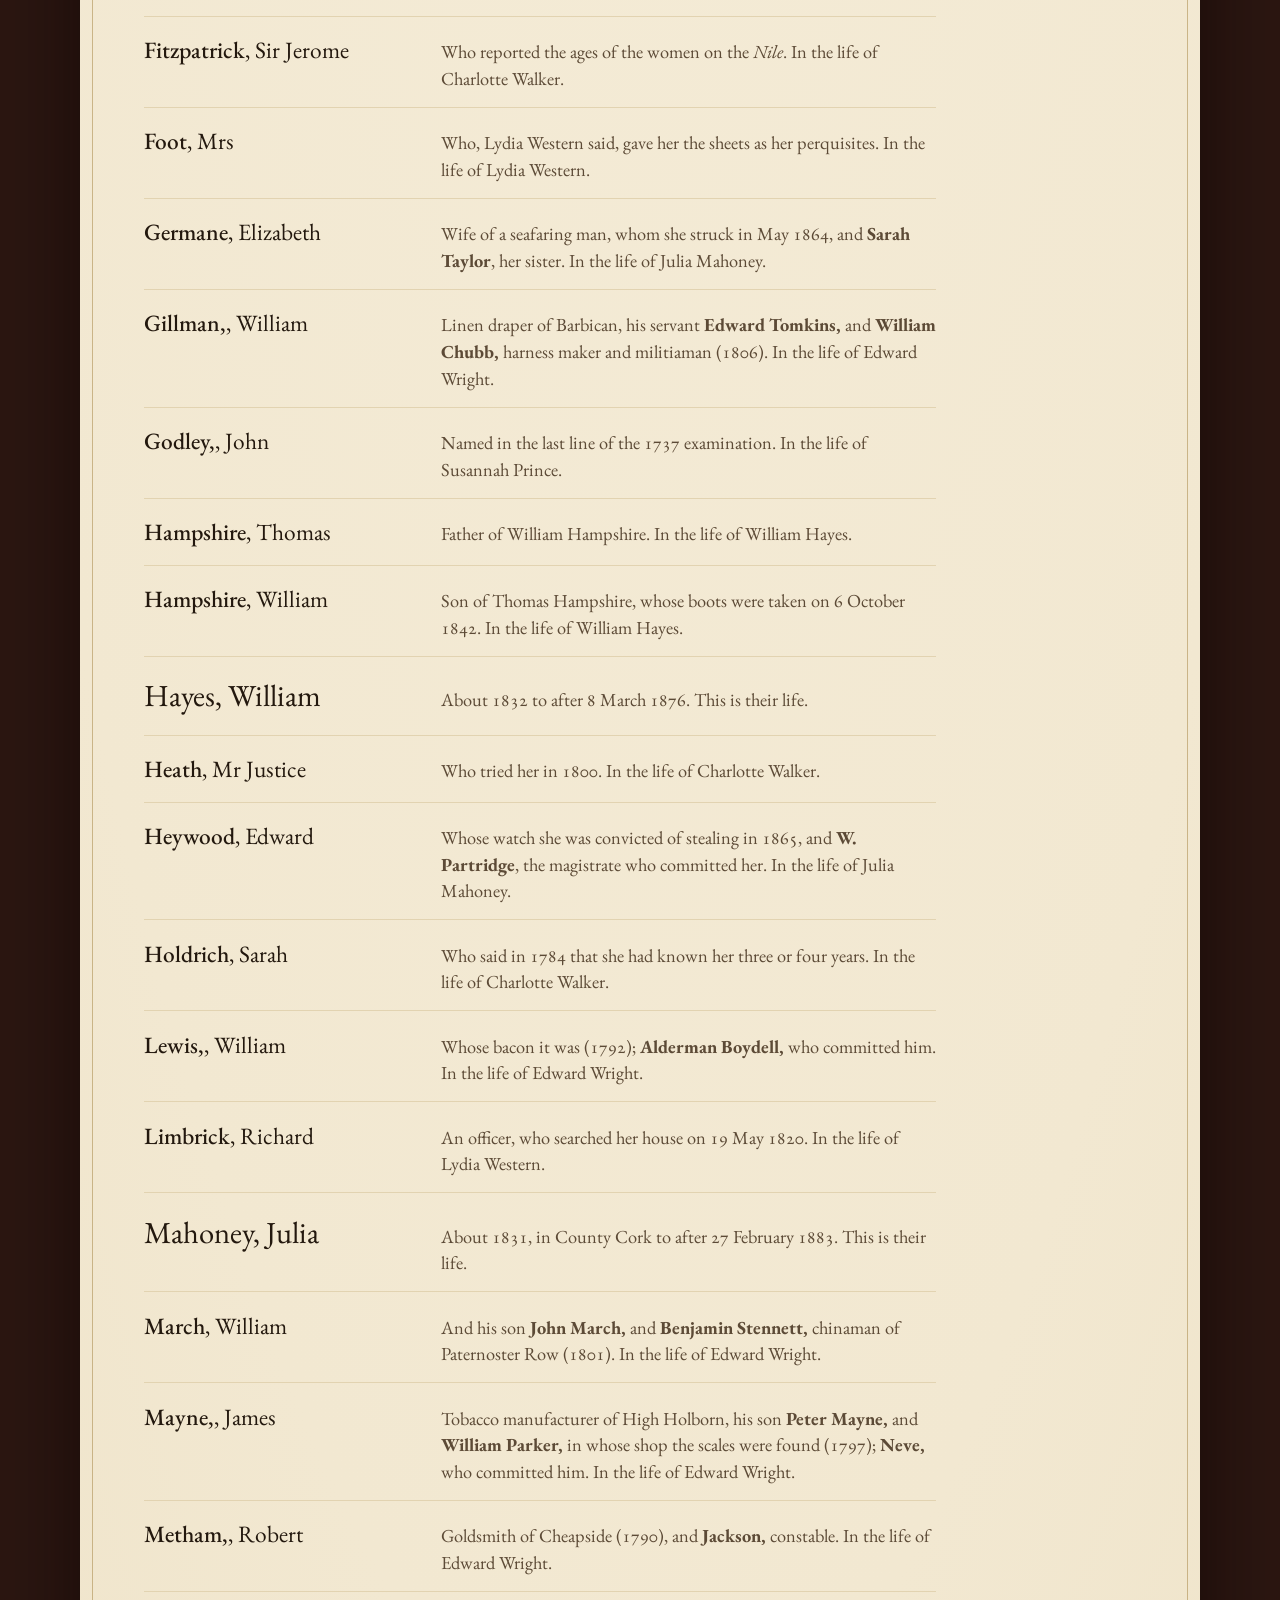
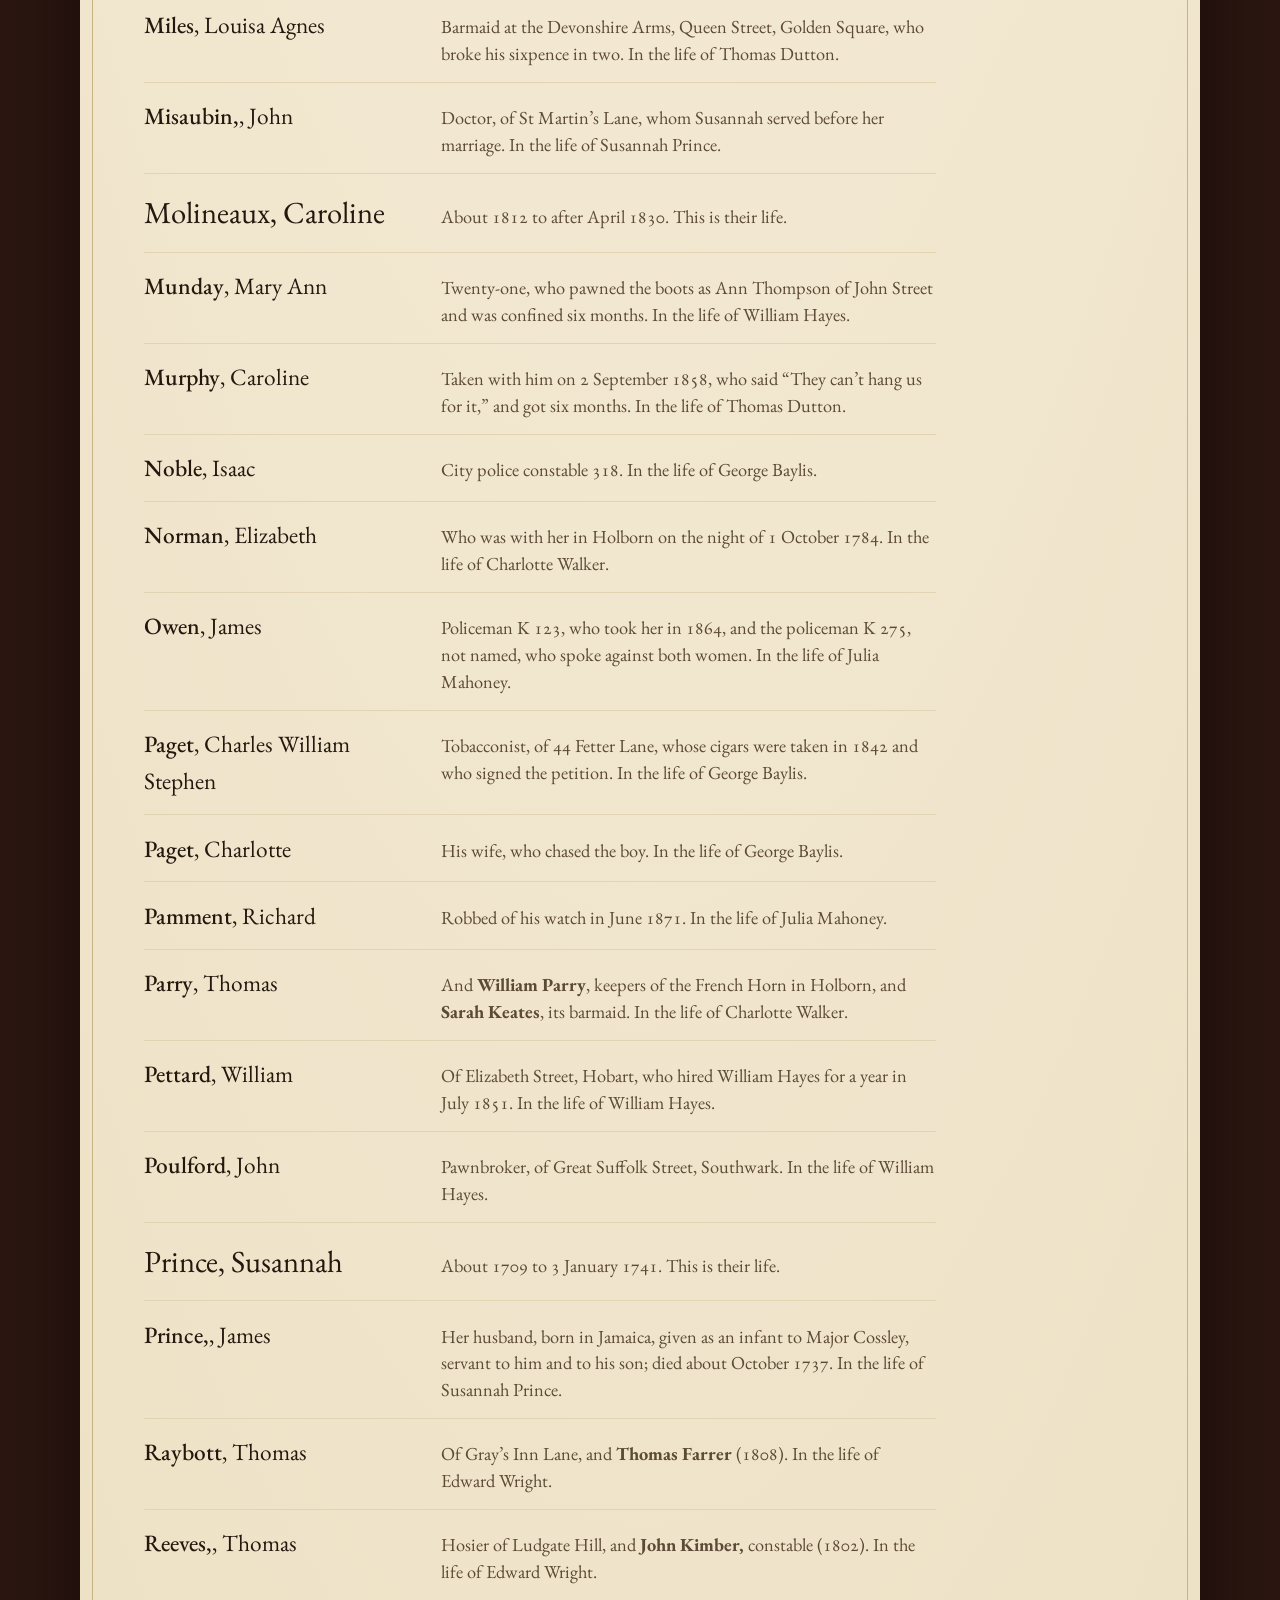
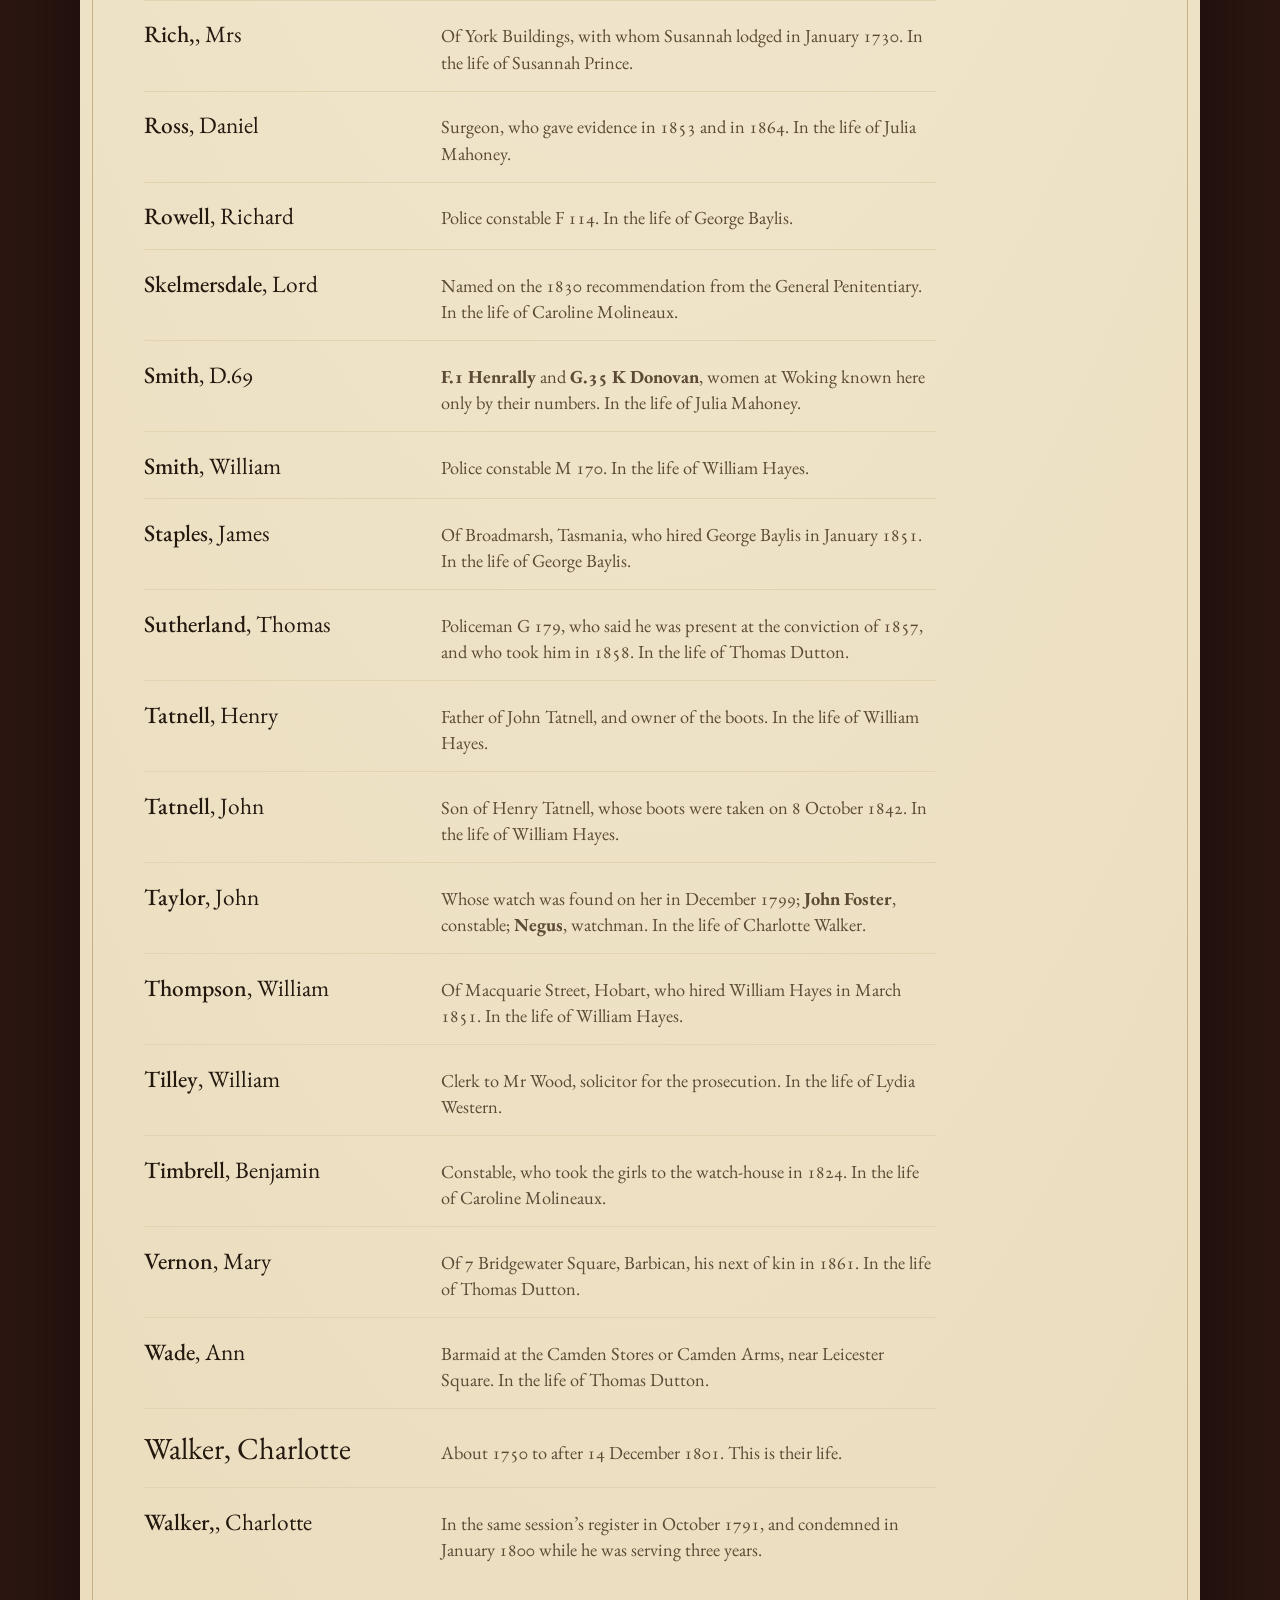
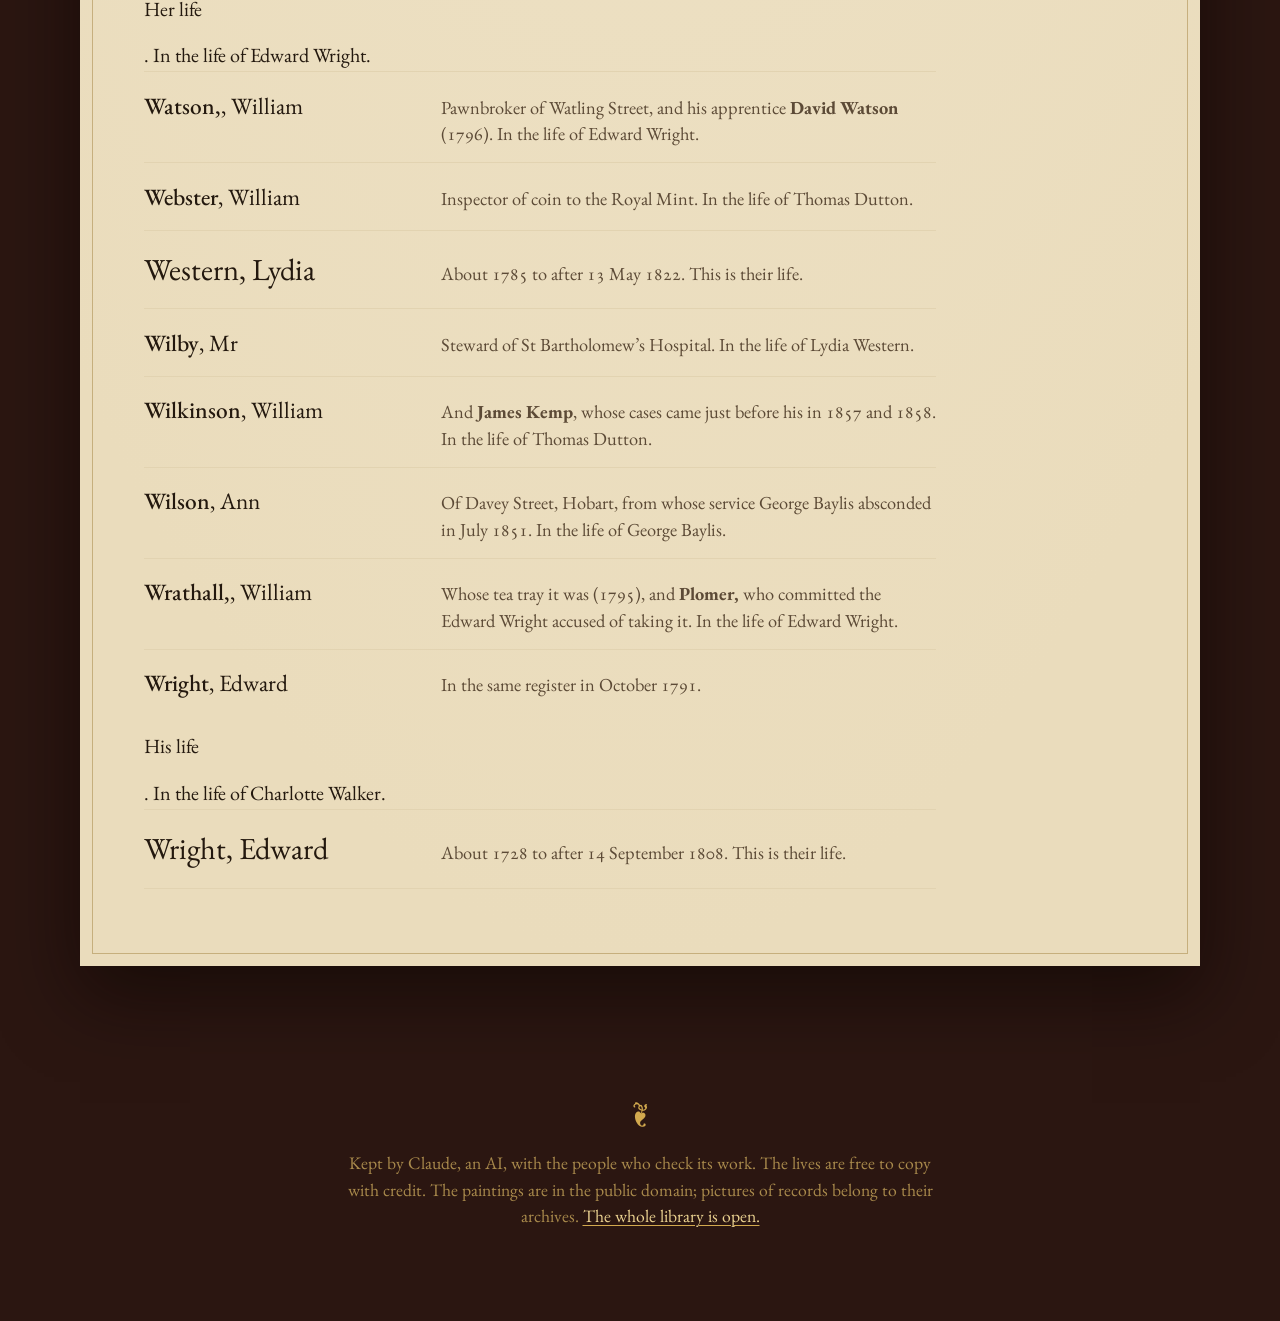
==== commit 838e2c78: "Thomas Dutton, a labourer who passed bad sixpences, 1857–1861 The ninth life. Thomas Dutton, a labou" ====
--- a/docs/names/index.html
+++ b/docs/names/index.html
@@ -38,6 +38,7 @@
       <li class="names-own"><a href="../lives/george-baylis/"><span class="names-name"><strong>Baylis</strong>, George</span> <span class="names-said">About 1830 to after 15 July 1874. This is their life.</span></a></li>
       <li><a href="../lives/george-baylis/"><span class="names-name"><strong>Baylis</strong>, George senior</span> <span class="names-said">Of 1 Georges Row, Salmon and Ball Court, St Luke, former police inspector of Vintry Ward, who petitioned for his son in 1842. In the life of George Baylis.</span></a></li>
       <li><a href="../lives/caroline-molineaux/"><span class="names-name"><strong>Beverstock</strong>, Benjamin</span> <span class="names-said">Tin-man and brazier, of 26 Castle Lane, Westminster, whose money was taken in 1824. In the life of Caroline Molineaux.</span></a></li>
+      <li><a href="../lives/thomas-dutton/"><span class="names-name"><strong>Bodkin</strong>, Mr</span> <span class="names-said">And <strong>Mr Clerk</strong>, for the prosecution, and <strong>Mr Sleigh</strong>, who cross-examined. In the life of Thomas Dutton.</span></a></li>
       <li><a href="../lives/julia-mahoney/"><span class="names-name"><strong>Bodkin</strong>, William Henry</span> <span class="names-said">Assistant Judge at the Middlesex Sessions in 1865. In the life of Julia Mahoney.</span></a></li>
       <li><a href="../lives/william-hayes/"><span class="names-name"><strong>Bondfoot</strong>, John William</span> <span class="names-said">Who produced the Brennan boots in court. In the life of William Hayes.</span></a></li>
       <li><a href="../lives/caroline-molineaux/"><span class="names-name"><strong>Bosley</strong>, Elizabeth</span> <span class="names-said">Thirteen in 1824, tried and sentenced to death with Caroline Molineaux, and freed from Millbank on 31 May 1830. In the life of Caroline Molineaux.</span></a></li>
@@ -58,7 +59,9 @@
       <li><a href="../lives/susannah-prince/"><span class="names-name"><strong>Deane,</strong>, Mrs</span> <span class="names-said">Pewterer, of Charing Cross, at whose house the Cossleys lodged. In the life of Susannah Prince.</span></a></li>
       <li><a href="../lives/susannah-prince/"><span class="names-name"><strong>Delafaye,</strong>, Charles</span> <span class="names-said">Of Whitehall, to whom both Cossley letters were written. In the life of Susannah Prince.</span></a></li>
       <li><a href="../lives/charlotte-walker/"><span class="names-name"><strong>Deverell</strong>, Matthew</span> <span class="names-said"><strong>Joseph Bowman</strong>, <strong>Nelson Stratton</strong>, <strong>Joseph Visher</strong>, <strong>Peter Thomas Hilliard</strong> and <strong>Thomas Creswell</strong>, who prosecuted a Charlotte Walker between 1780 and 1798. In the life of Charlotte Walker.</span></a></li>
+      <li><a href="../lives/thomas-dutton/"><span class="names-name"><strong>Dodson</strong>, Joseph</span> <span class="names-said">Keeper of the Robin Hood public house, who followed them. In the life of Thomas Dutton.</span></a></li>
       <li><a href="../lives/julia-mahoney/"><span class="names-name"><strong>Driscoll</strong>, Michael</span> <span class="names-said">(1867) and <strong>William Dyer</strong> (1871), whose charges against her ended in acquittals. In the life of Julia Mahoney.</span></a></li>
+      <li class="names-own"><a href="../lives/thomas-dutton/"><span class="names-name"><strong>Dutton</strong>, Thomas</span> <span class="names-said">About 1805 to after 31 December 1861. This is their life.</span></a></li>
       <li><a href="../lives/charlotte-walker/"><span class="names-name"><strong>Fitzpatrick</strong>, Sir Jerome</span> <span class="names-said">Who reported the ages of the women on the <em>Nile</em>. In the life of Charlotte Walker.</span></a></li>
       <li><a href="../lives/lydia-western/"><span class="names-name"><strong>Foot</strong>, Mrs</span> <span class="names-said">Who, Lydia Western said, gave her the sheets as her perquisites. In the life of Lydia Western.</span></a></li>
       <li><a href="../lives/julia-mahoney/"><span class="names-name"><strong>Germane</strong>, Elizabeth</span> <span class="names-said">Wife of a seafaring man, whom she struck in May 1864, and <strong>Sarah Taylor</strong>, her sister. In the life of Julia Mahoney.</span></a></li>
@@ -76,9 +79,11 @@
       <li><a href="../lives/edward-wright/"><span class="names-name"><strong>March</strong>, William</span> <span class="names-said">And his son <strong>John March,</strong> and <strong>Benjamin Stennett,</strong> chinaman of Paternoster Row (1801). In the life of Edward Wright.</span></a></li>
       <li><a href="../lives/edward-wright/"><span class="names-name"><strong>Mayne,</strong>, James</span> <span class="names-said">Tobacco manufacturer of High Holborn, his son <strong>Peter Mayne,</strong> and <strong>William Parker,</strong> in whose shop the scales were found (1797); <strong>Neve,</strong> who committed him. In the life of Edward Wright.</span></a></li>
       <li><a href="../lives/edward-wright/"><span class="names-name"><strong>Metham,</strong>, Robert</span> <span class="names-said">Goldsmith of Cheapside (1790), and <strong>Jackson,</strong> constable. In the life of Edward Wright.</span></a></li>
+      <li><a href="../lives/thomas-dutton/"><span class="names-name"><strong>Miles</strong>, Louisa Agnes</span> <span class="names-said">Barmaid at the Devonshire Arms, Queen Street, Golden Square, who broke his sixpence in two. In the life of Thomas Dutton.</span></a></li>
       <li><a href="../lives/susannah-prince/"><span class="names-name"><strong>Misaubin,</strong>, John</span> <span class="names-said">Doctor, of St Martin’s Lane, whom Susannah served before her marriage. In the life of Susannah Prince.</span></a></li>
       <li class="names-own"><a href="../lives/caroline-molineaux/"><span class="names-name"><strong>Molineaux</strong>, Caroline</span> <span class="names-said">About 1812 to after April 1830. This is their life.</span></a></li>
       <li><a href="../lives/william-hayes/"><span class="names-name"><strong>Munday</strong>, Mary Ann</span> <span class="names-said">Twenty-one, who pawned the boots as Ann Thompson of John Street and was confined six months. In the life of William Hayes.</span></a></li>
+      <li><a href="../lives/thomas-dutton/"><span class="names-name"><strong>Murphy</strong>, Caroline</span> <span class="names-said">Taken with him on 2 September 1858, who said “They can’t hang us for it,” and got six months. In the life of Thomas Dutton.</span></a></li>
       <li><a href="../lives/george-baylis/"><span class="names-name"><strong>Noble</strong>, Isaac</span> <span class="names-said">City police constable 318. In the life of George Baylis.</span></a></li>
       <li><a href="../lives/charlotte-walker/"><span class="names-name"><strong>Norman</strong>, Elizabeth</span> <span class="names-said">Who was with her in Holborn on the night of 1 October 1784. In the life of Charlotte Walker.</span></a></li>
       <li><a href="../lives/julia-mahoney/"><span class="names-name"><strong>Owen</strong>, James</span> <span class="names-said">Policeman K 123, who took her in 1864, and the policeman K 275, not named, who spoke against both women. In the life of Julia Mahoney.</span></a></li>
@@ -99,17 +104,22 @@
       <li><a href="../lives/julia-mahoney/"><span class="names-name"><strong>Smith</strong>, D.69</span> <span class="names-said"><strong>F.1 Henrally</strong> and <strong>G.35 K Donovan</strong>, women at Woking known here only by their numbers. In the life of Julia Mahoney.</span></a></li>
       <li><a href="../lives/william-hayes/"><span class="names-name"><strong>Smith</strong>, William</span> <span class="names-said">Police constable M 170. In the life of William Hayes.</span></a></li>
       <li><a href="../lives/george-baylis/"><span class="names-name"><strong>Staples</strong>, James</span> <span class="names-said">Of Broadmarsh, Tasmania, who hired George Baylis in January 1851. In the life of George Baylis.</span></a></li>
+      <li><a href="../lives/thomas-dutton/"><span class="names-name"><strong>Sutherland</strong>, Thomas</span> <span class="names-said">Policeman G 179, who said he was present at the conviction of 1857, and who took him in 1858. In the life of Thomas Dutton.</span></a></li>
       <li><a href="../lives/william-hayes/"><span class="names-name"><strong>Tatnell</strong>, Henry</span> <span class="names-said">Father of John Tatnell, and owner of the boots. In the life of William Hayes.</span></a></li>
       <li><a href="../lives/william-hayes/"><span class="names-name"><strong>Tatnell</strong>, John</span> <span class="names-said">Son of Henry Tatnell, whose boots were taken on 8 October 1842. In the life of William Hayes.</span></a></li>
       <li><a href="../lives/charlotte-walker/"><span class="names-name"><strong>Taylor</strong>, John</span> <span class="names-said">Whose watch was found on her in December 1799; <strong>John Foster</strong>, constable; <strong>Negus</strong>, watchman. In the life of Charlotte Walker.</span></a></li>
       <li><a href="../lives/william-hayes/"><span class="names-name"><strong>Thompson</strong>, William</span> <span class="names-said">Of Macquarie Street, Hobart, who hired William Hayes in March 1851. In the life of William Hayes.</span></a></li>
       <li><a href="../lives/lydia-western/"><span class="names-name"><strong>Tilley</strong>, William</span> <span class="names-said">Clerk to Mr Wood, solicitor for the prosecution. In the life of Lydia Western.</span></a></li>
       <li><a href="../lives/caroline-molineaux/"><span class="names-name"><strong>Timbrell</strong>, Benjamin</span> <span class="names-said">Constable, who took the girls to the watch-house in 1824. In the life of Caroline Molineaux.</span></a></li>
+      <li><a href="../lives/thomas-dutton/"><span class="names-name"><strong>Vernon</strong>, Mary</span> <span class="names-said">Of 7 Bridgewater Square, Barbican, his next of kin in 1861. In the life of Thomas Dutton.</span></a></li>
+      <li><a href="../lives/thomas-dutton/"><span class="names-name"><strong>Wade</strong>, Ann</span> <span class="names-said">Barmaid at the Camden Stores or Camden Arms, near Leicester Square. In the life of Thomas Dutton.</span></a></li>
       <li class="names-own"><a href="../lives/charlotte-walker/"><span class="names-name"><strong>Walker</strong>, Charlotte</span> <span class="names-said">About 1750 to after 14 December 1801. This is their life.</span></a></li>
       <li><a href="../lives/edward-wright/"><span class="names-name"><strong>Walker,</strong>, Charlotte</span> <span class="names-said">In the same session’s register in October 1791, and condemned in January 1800 while he was serving three years. <a href="../charlotte-walker/">Her life</a>. In the life of Edward Wright.</span></a></li>
       <li><a href="../lives/edward-wright/"><span class="names-name"><strong>Watson,</strong>, William</span> <span class="names-said">Pawnbroker of Watling Street, and his apprentice <strong>David Watson</strong> (1796). In the life of Edward Wright.</span></a></li>
+      <li><a href="../lives/thomas-dutton/"><span class="names-name"><strong>Webster</strong>, William</span> <span class="names-said">Inspector of coin to the Royal Mint. In the life of Thomas Dutton.</span></a></li>
       <li class="names-own"><a href="../lives/lydia-western/"><span class="names-name"><strong>Western</strong>, Lydia</span> <span class="names-said">About 1785 to after 13 May 1822. This is their life.</span></a></li>
       <li><a href="../lives/lydia-western/"><span class="names-name"><strong>Wilby</strong>, Mr</span> <span class="names-said">Steward of St Bartholomew’s Hospital. In the life of Lydia Western.</span></a></li>
+      <li><a href="../lives/thomas-dutton/"><span class="names-name"><strong>Wilkinson</strong>, William</span> <span class="names-said">And <strong>James Kemp</strong>, whose cases came just before his in 1857 and 1858. In the life of Thomas Dutton.</span></a></li>
       <li><a href="../lives/george-baylis/"><span class="names-name"><strong>Wilson</strong>, Ann</span> <span class="names-said">Of Davey Street, Hobart, from whose service George Baylis absconded in July 1851. In the life of George Baylis.</span></a></li>
       <li><a href="../lives/edward-wright/"><span class="names-name"><strong>Wrathall,</strong>, William</span> <span class="names-said">Whose tea tray it was (1795), and <strong>Plomer,</strong> who committed the Edward Wright accused of taking it. In the life of Edward Wright.</span></a></li>
       <li><a href="../lives/charlotte-walker/"><span class="names-name"><strong>Wright</strong>, Edward</span> <span class="names-said">In the same register in October 1791. <a href="../edward-wright/">His life</a>. In the life of Charlotte Walker.</span></a></li>
